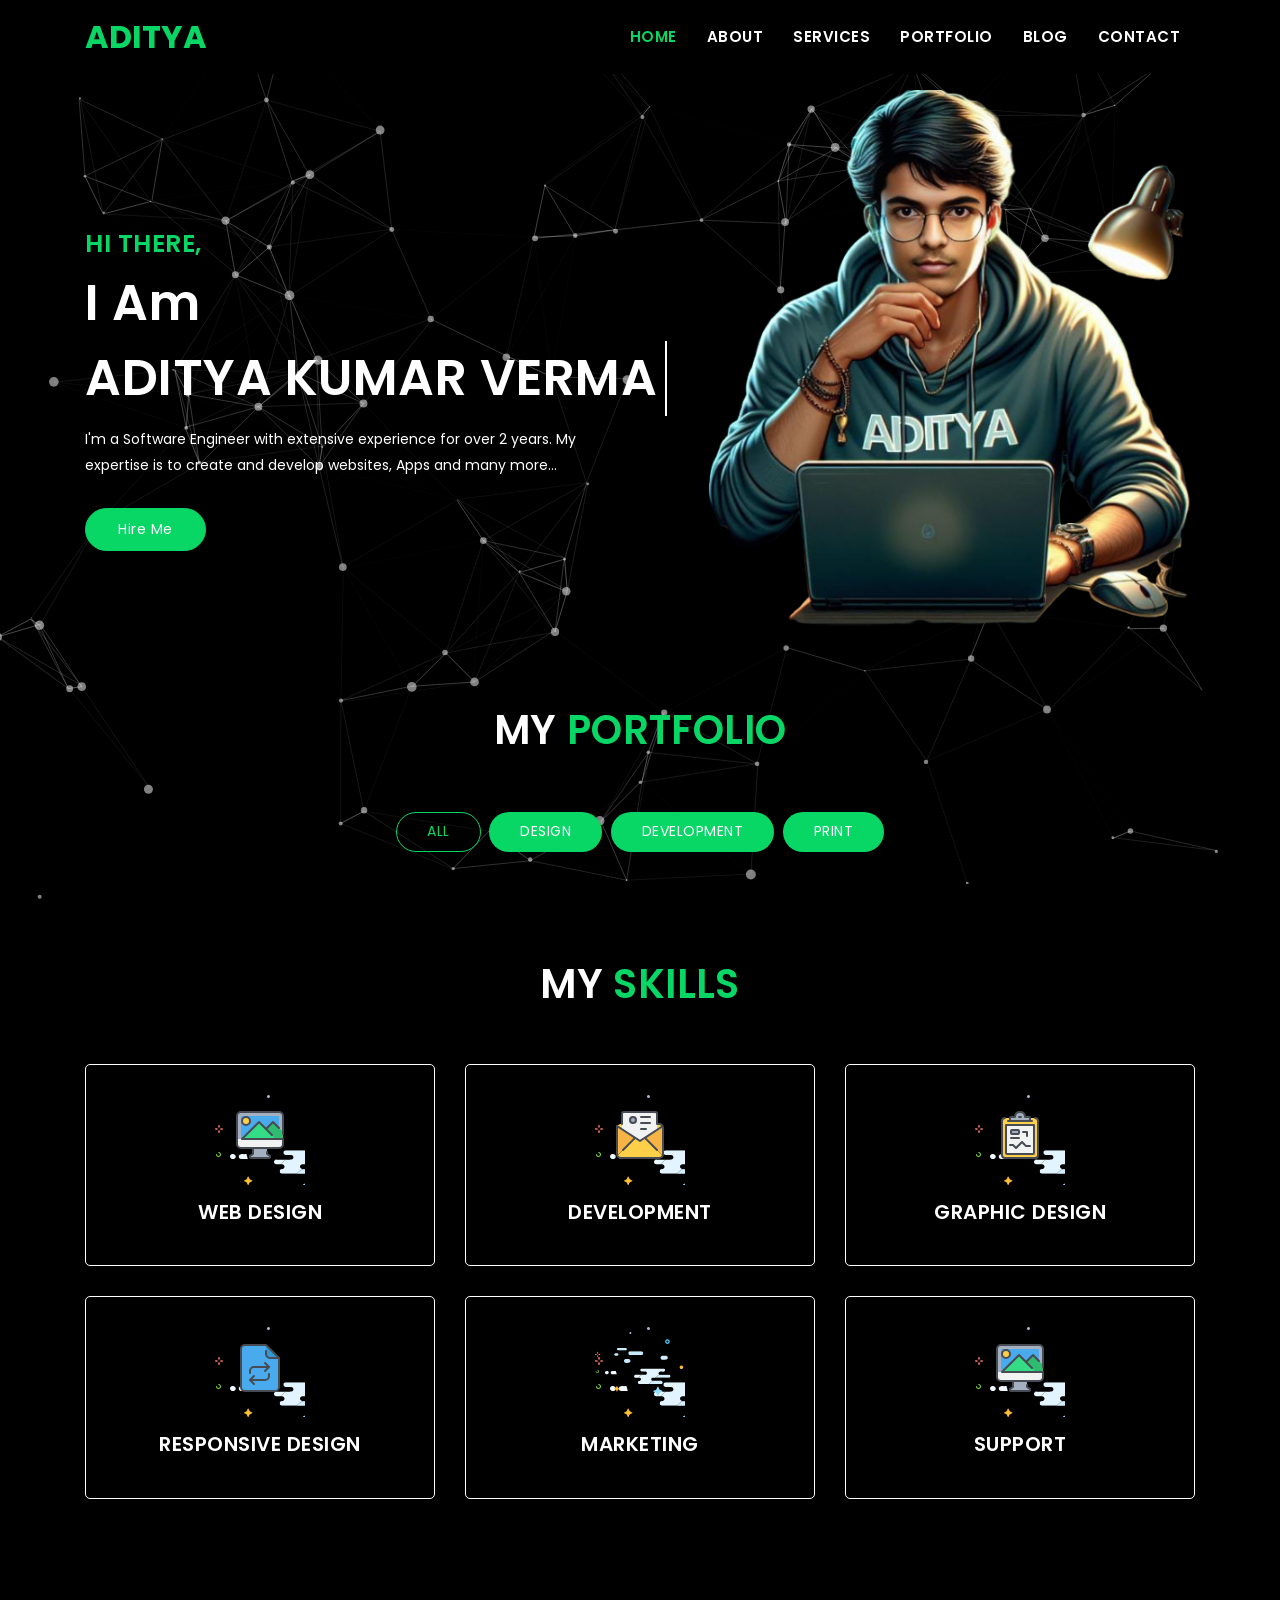
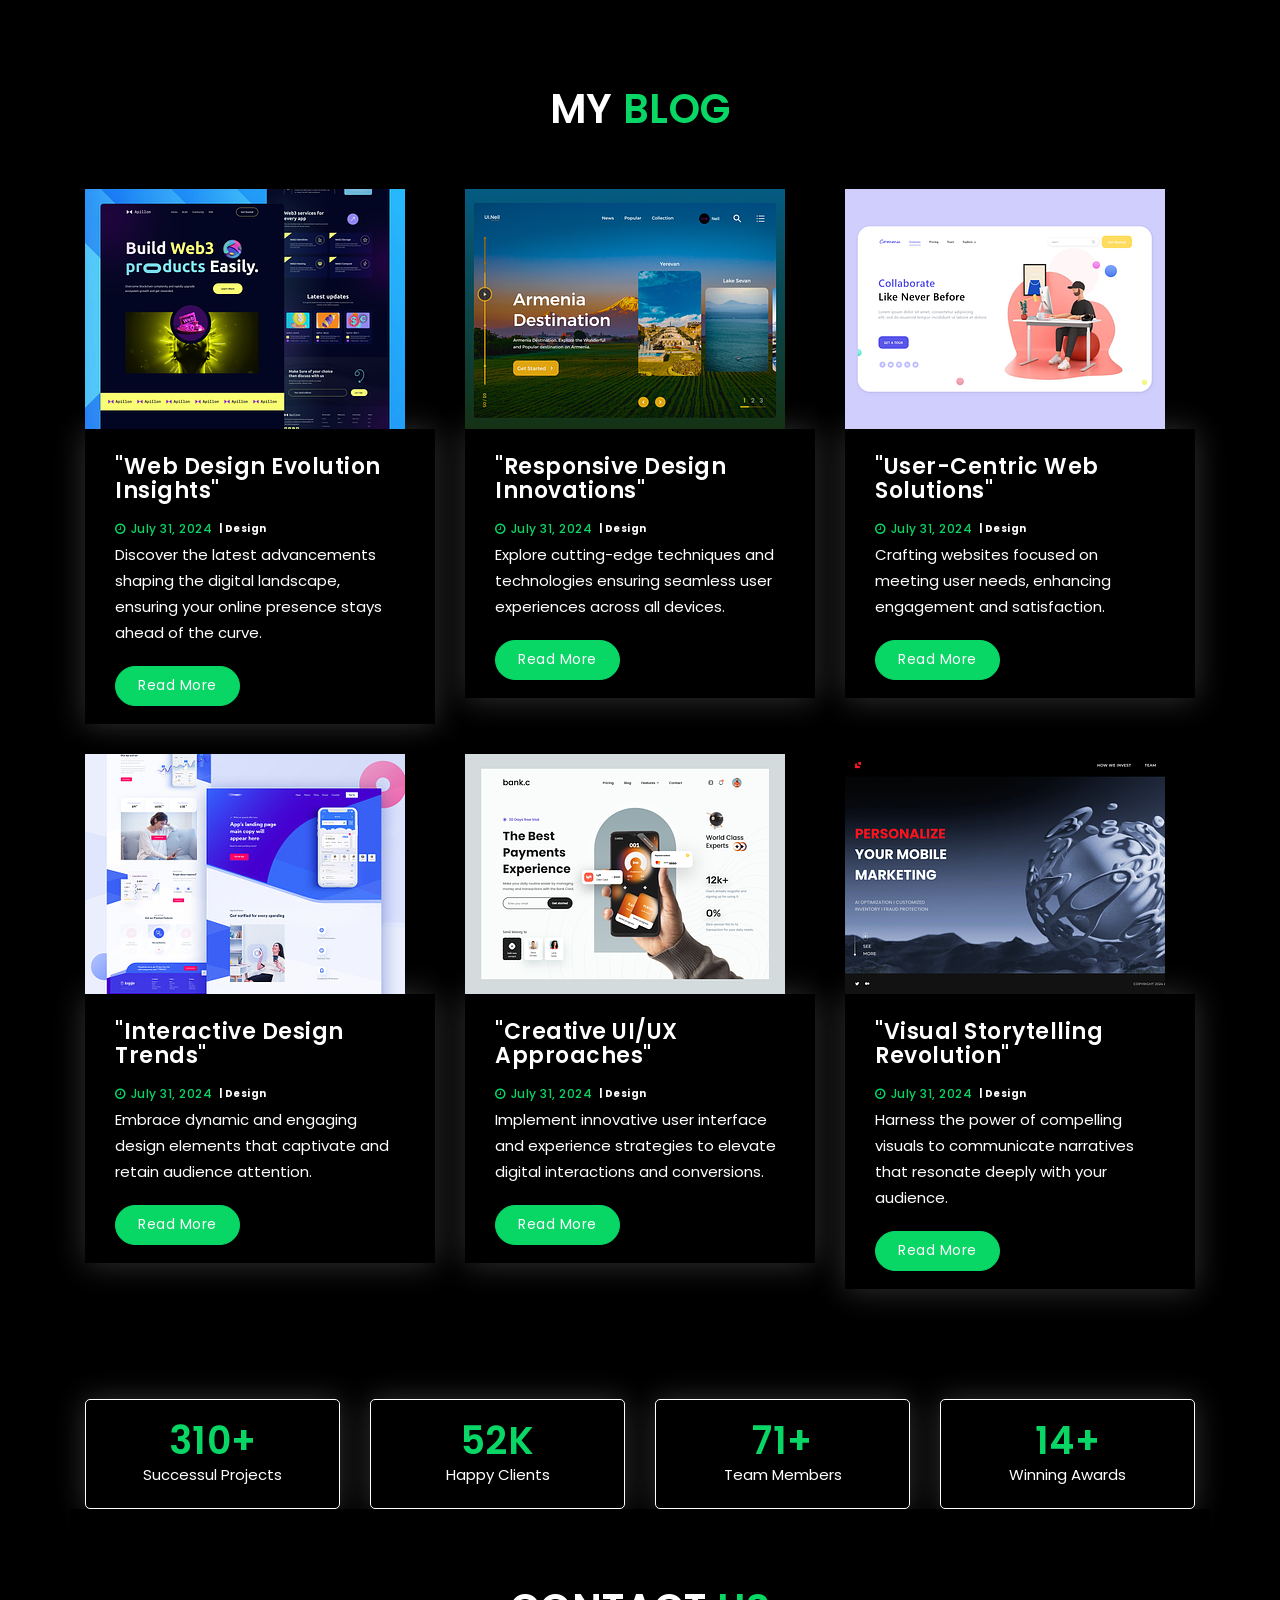
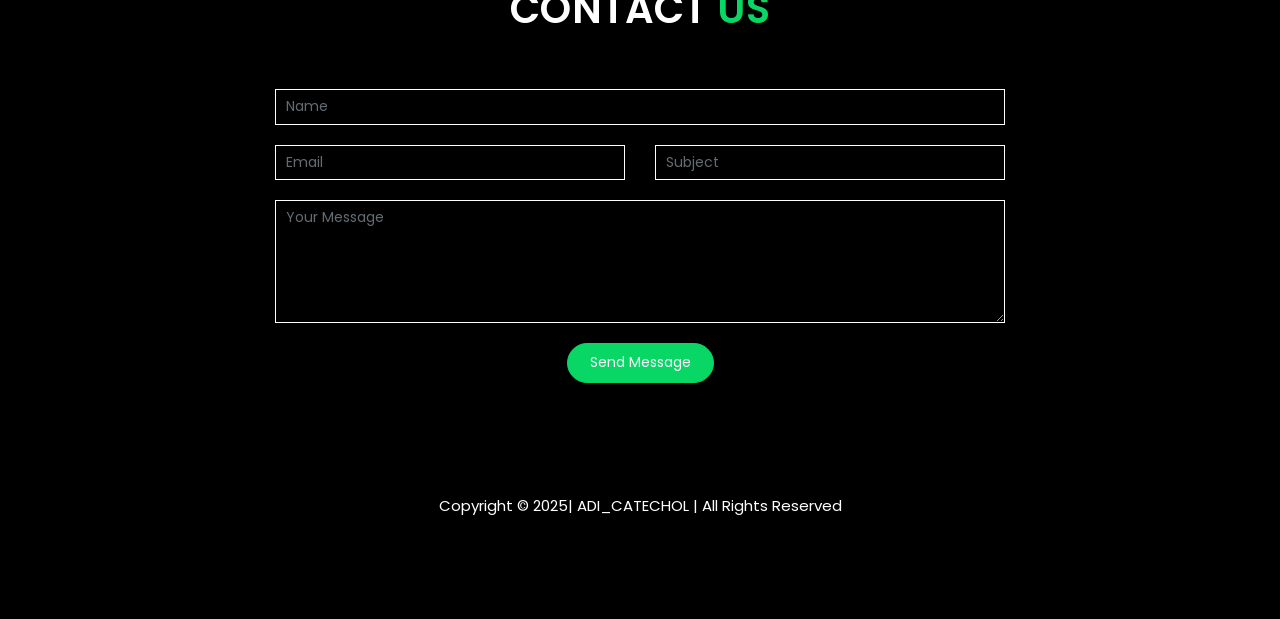
==== index.html @ a7b920f9 "Initial" ====
<!DOCTYPE html>
<html lang="en">
	<head>
		<!-- Required meta tags -->
		<meta charset="utf-8">
		<meta name="viewport" content="width=device-width, initial-scale=1, shrink-to-fit=no">

		<title>Adi Portfolio</title>
		<link href="https://fonts.googleapis.com/css?family=Poppins:300i,400,400i,500,600,700,800" rel="stylesheet">
		<!-- Bootstrap CSS -->
		<link rel="stylesheet" type="text/css" href="assets/css/bootstrap.min.css" >	
		
		<!--Favicon for this site -->
		<link rel="icon" href="assets/img/favi.jpg"/>		
		
		<!-- Fonts -->
		<link rel="stylesheet" type="text/css" href="assets/fonts/font-awesome.min.css">
		
		<!-- Icon -->
		<link rel="stylesheet" type="text/css" href="assets/fonts/simple-line-icons.css">
		
		<!-- Slicknav -->
		<link rel="stylesheet" type="text/css" href="assets/css/slicknav.css">
		
		<!-- Owl-carousel -->
		<link rel="stylesheet" type="text/css" href="assets/css/owl.carousel.min.css">
		<link rel="stylesheet" type="text/css" href="assets/css/owl.theme.default.min.css">
		
		<!-- Nivo Lightbox -->
		<link rel="stylesheet" type="text/css" href="assets/css/nivo-lightbox.css" >
		
		<!-- Text-animated -->
		<link rel="stylesheet" type="text/css" href="assets/css/animated-headline.css" >
		
		<!-- Normalize -->
		<link rel="stylesheet" type="text/css" href="assets/css/normalize.css">
		
		<!-- Animate -->
		<link rel="stylesheet" type="text/css" href="assets/css/animate.css">
		
		<!-- Main Style -->
		<link rel="stylesheet" type="text/css" href="assets/css/main.css">
		
		<!-- Responsive Style -->
		<link rel="stylesheet" type="text/css" href="assets/css/responsive.css">					
		<!-- HTML5 shim and Respond.js IE8 support of HTML5 elements and media queries -->
		<!-- WARNING: Respond.js doesn't work if you view the page via file:// -->
		<!--[if lt IE 9]>
		  <script src="https://oss.maxcdn.com/html5shiv/3.7.2/html5shiv.min.js"></script>
		  <script src="https://oss.maxcdn.com/respond/1.4.2/respond.min.js"></script>
		<![endif]-->
	</head>
  
	<body data-spy="scroll" data-offset="80">

		<!-- START PRELOADER -->
			<div class="preloader">
				<div class="loader">
					<div class="loader-outter"></div>
					<div class="loader-inner"></div>

					<span>ADI</span>
				</div>
			</div>
		<!-- END PRELOADER -->		
		
		<!-- START NAVBAR -->
			<nav class="navbar navbar-toggleable-sm fixed-top navbar-light bg-faded site-navigation dark_bg_menu">
				<div class="container">
					<a class="navbar-brand" href="index2.html"><p>ADITYA</p></a>          
				    <button class="navbar-toggler" type="button" data-toggle="collapse" data-target="#navbarCollapse" aria-controls="navbarCollapse" aria-expanded="false" aria-label="Toggle navigation">
						<span class="navbar-toggler-icon"></span>
				    </button>
				    <div class="collapse navbar-collapse justify-content-end" id="navbarCollapse">
						<ul class="navbar-nav">
						  <li class="nav-item"><a class="nav-link" href="#home">Home</a></li>
						  <li class="nav-item"><a class="nav-link" href="#about">About</a></li>
						  <li class="nav-item"><a class="nav-link" href="#services">Services</a></li>				
						  <li class="nav-item"><a class="nav-link" href="#portfolio">Portfolio</a></li>				  			
						  <li class="nav-item"><a class="nav-link" href="#blog">Blog</a></li>			
						  <li class="nav-item"><a class="nav-link" href="#contact">Contact</a></li>
						</ul>
				    </div>
				</div>
			</nav>      
		<!-- END NAVBAR -->
		
		<!-- Hero Area Start -->
			<section id="home" class="dark_bg">
				<div id="particles-js"></div>
				<div class="container">
					<div class="row">
						<div class="col-lg-6 col-md-6">
							<div class="banner_content">
								<h3>Hi There,</h3>
								<h1 class="cd-headline clip">
									<span class="fw_600">I Am</span>
									<span class="cd-words-wrapper">
										<b class="is-visible fw_600">ADITYA KUMAR VERMA</b>
										<b class="fw_600">Web developer</b>
                                                                                <b class="fw_600">Graphic designer</b>
										<b class="fw_600">Software developer</b>
										<b class="fw_600">a Programmer</b>
									</span>
								</h1>
								<p>I'm a Software Engineer with extensive experience for over 2 years. My expertise is to create and develop websites, Apps and many more...</p>
								<a href="#" class="btn btn-secondary banner_btn">Hire Me</a>								
							</div>
						</div>
						<div class="col-lg-6 col-md-6">
							<div class="banner-images">
								<img src="assets/img/sky.png" alt="" />
							</div>
						</div>
					</div>
				</div>
				
			</section>
		<!-- Hero Area End -->
		
	
		<!-- Portfolio Section -->
			<section id="portfolio" class="dark_bg section-padding">
				<!-- Container Starts -->
				<div class="container">        
					<h2 class="section-title wow flipInX" data-wow-delay="0.4s">My <span>Portfolio</span></h2>
					<div class="row">          
						<div class="col-md-12">
							<!-- Portfolio Controller/Buttons -->
							<div class="controls text-center">
							  <a class="filter active btn btn-common" data-filter="all">
								All 
							  </a>
							  <a class="filter btn btn-common" data-filter=".design">
								Design 
							  </a>
							  <a class="filter btn btn-common" data-filter=".development">
								Development
							  </a>
							  <a class="filter btn btn-common" data-filter=".print">
								Print 
							  </a>
							</div>
							<!-- Portfolio Controller/Buttons Ends-->
						</div>

						
		
		<!-- Services Section Start -->
		<section id="services" class="dark_bg services section-padding">
			<h2 class="section-title wow flipInX" data-wow-delay="0.4s">My <span>SKILLS</span></h2>
			<div class="container">
				<div class="row">
					<!-- Services item -->
					<div class="col-lg-4 col-md-6 col-xs-12">
						<div class="services-item wow fadeInDown" data-wow-delay="0.3s">
							<div class="icon">
								<img src="assets/img/service/icon-responsive.svg" alt=""/>
							</div>
							<div class="services-content">
								<h3><a href="#">Web Design</a></h3>
								
							</div>
						</div>
					</div>
				  <!-- Services item -->
					<div class="col-lg-4 col-md-6 col-xs-12">
						<div class="services-item wow fadeInDown" data-wow-delay="0.6s">
							<div class="icon">
								<img src="assets/img/service/icon-email.svg" alt=""/>
							</div>
							<div class="services-content">
								<h3><a href="#">Development</a></h3>
								
							</div>
						</div>
					</div>
					<!-- Services item -->
					<div class="col-lg-4 col-md-6 col-xs-12">
						<div class="services-item wow fadeInDown" data-wow-delay="0.9s">
							<div class="icon">
								<img src="assets/img/service/icon-lock.svg" alt=""/>
							</div>
							<div class="services-content">
								<h3><a href="#">Graphic Design</a></h3>
								
							</div>
						</div>
					</div>
					<!-- Services item -->
					<div class="col-lg-4 col-md-6 col-xs-12">
						<div class="services-item wow fadeInLeft" data-wow-delay="0.9s">
							<div class="icon">
								<img src="assets/img/service/icon-easy.svg" alt=""/>
							</div>
							<div class="services-content">
								<h3><a href="#">Responsive Design</a></h3>
							
							</div>
						</div>
					</div>
					<!-- Services item -->
					<div class="col-lg-4 col-md-6 col-xs-12">
						<div class="services-item wow fadeInUp" data-wow-delay="0.9s">
							<div class="icon">
								<img src="assets/img/service/service-icon-bg.svg" alt=""/>
							</div>
							<div class="services-content">
								<h3><a href="#">Marketing</a></h3>
								
							</div>
						</div>
					</div>
					<!-- Services item -->
					<div class="col-lg-4 col-md-6 col-xs-12">
						<div class="services-item wow fadeInRight" data-wow-delay="0.9s">
							<div class="icon">
								<img src="assets/img/service/icon-responsive.svg" alt=""/>
							</div>
							<div class="services-content">
								<h3><a href="#">Support</a></h3>
								
							</div>
						</div>
					</div>
				</div>
			</div>
		</section>
	<!-- Services Section End -->
		
	
		
		
		<!-- START BLOG -->
			<div id="blog" class="dark_bg blog-area section-padding">
				<h2 class="section-title wow flipInX" data-wow-delay="0.4s">My <span>Blog</span></h2>
				<div class="container">							
					<div class="row">
						<div class="col-lg-4 col-md-4 col-xs-12">
							<div class="single_blog wow fadeInLeft">
								<div class="blog-thumb">
									<div class="blog-image">
									   <a href="#"><img src="assets/img/b4.png" class="img-responsive" alt=""/></a>
									</div>
									<div class="blog-info">
										<a href="#"><h4>
											"Web Design Evolution Insights"</h4></a>
										<small><i class="fa fa-clock-o"></i>July 31, 2024</small>
										<span>| Design</span>											
										<p>Discover the latest advancements shaping the digital landscape, ensuring your online presence stays ahead of the curve.</p>
										<a href="#" class="btn blog_btn btn-secondary">Read More</a>
									</div>
								</div>
							</div>
						</div>
						<div class="col-lg-4 col-md-4 col-xs-12">
							<div class="single_blog wow fadeInUp">
								<div class="blog-thumb">
									<div class="blog-image">
									   <a href="#"><img src="assets/img/b3.png" class="img-responsive" alt=""/></a>
									</div>
									<div class="blog-info">
										<a href="#"><h4>"Responsive Design Innovations"</h4></a>
										<small><i class="fa fa-clock-o"></i>July 31, 2024</small>
										<span>| Design</span>											
										<p> Explore cutting-edge techniques and technologies ensuring seamless user experiences across all devices.</p>
										<a href="#" class="btn blog_btn btn-secondary">Read More</a>
									</div>
								</div>
							</div>
						</div>
						<div class="col-lg-4 col-md-4 col-xs-12">
							<div class="single_blog wow fadeInRight">
								<div class="blog-thumb">
									<div class="blog-image">
									   <a href="#"><img src="assets/img/b5.png" class="img-responsive" alt=""/></a>
									</div>
									<div class="blog-info">
										<a href="#"><h4>"User-Centric Web Solutions"</h4></a>
										<small><i class="fa fa-clock-o"></i>July 31, 2024</small>
										<span>| Design</span>											
										<p> Crafting websites focused on meeting user needs, enhancing engagement and satisfaction.</p>
										<a href="#" class="btn blog_btn btn-secondary">Read More</a>
									</div>
								</div>
							</div>
						</div>
					</div>
				</div><!--- END CONTAINER -->	

				<div class="container">							
					<div class="row">
						<div class="col-lg-4 col-md-4 col-xs-12">
							<div class="single_blog wow fadeInLeft">
								<div class="blog-thumb">
									<div class="blog-image">
									   <a href="#"><img src="assets/img/b8.jpg" class="img-responsive" alt=""/></a>
									</div>
									<div class="blog-info">
										<a href="#"><h4>"Interactive Design Trends"</h4></a>
										<small><i class="fa fa-clock-o"></i>July 31, 2024</small>
										<span>| Design</span>											
										<p> Embrace dynamic and engaging design elements that captivate and retain audience attention.</p>
										<a href="#" class="btn blog_btn btn-secondary">Read More</a>
									</div>
								</div>
							</div>
						</div>
						<div class="col-lg-4 col-md-4 col-xs-12">
							<div class="single_blog wow fadeInUp">
								<div class="blog-thumb">
									<div class="blog-image">
									   <a href="#"><img src="assets/img/b7.png" class="img-responsive" alt=""/></a>
									</div>
									<div class="blog-info">
										<a href="#"><h4>"Creative UI/UX Approaches"</h4></a>
										<small><i class="fa fa-clock-o"></i>July 31, 2024</small>
										<span>| Design</span>											
										<p>Implement innovative user interface and experience strategies to elevate digital interactions and conversions.</p>
										<a href="#" class="btn blog_btn btn-secondary">Read More</a>
									</div>
								</div>
							</div>
						</div>
						<div class="col-lg-4 col-md-4 col-xs-12">
							<div class="single_blog wow fadeInRight">
								<div class="blog-thumb">
									<div class="blog-image">
									   <a href="#"><img src="assets/img/b2.png" class="img-responsive" alt=""/></a>
									</div>
									<div class="blog-info">
										<a href="#"><h4>"Visual Storytelling Revolution"</h4></a>
										<small><i class="fa fa-clock-o"></i>July 31, 2024</small>
										<span>| Design</span>											
										<p>Harness the power of compelling visuals to communicate narratives that resonate deeply with your audience.</p>
										<a href="#" class="btn blog_btn btn-secondary">Read More</a>
									</div>
								</div>
							</div>
						</div>
					</div>
				</div><!--- END CONTAINER -->	
			</div>
		<!-- END BLOG -->

           	<!-- Funfacts Section Start -->
			<section class="dark_bg funfacts-area pb_80 ">
				<div class="container">
					<div class="row">
						<div class="col-lg-3 col-md-3">
							<div class="funfact">
								<i class="icofont-printer"></i>
								<h3><span class="counterUp">2023</span>+</h3>
								<p>Successul Projects</p>
							</div>
						</div>

						<div class="col-lg-3 col-md-3">
							<div class="funfact">
								<i class="icofont-users"></i>
								<h3><span class="counterUp">340</span>K</h3>
								<p>Happy Clients</p>
							</div>
						</div>

						<div class="col-lg-3 col-md-3">
							<div class="funfact">
								<i class="icofont-users-alt-5"></i>
								<h3><span class="counterUp">490</span>+</h3>
								<p>Team Members</p>
							</div>
						</div>

						<div class="col-lg-3 col-md-3">
							<div class="funfact">
								<i class="icofont-award"></i>
								<h3><span class="counterUp">100</span>+</h3>
								<p>Winning Awards</p>
							</div>
						</div>
					</div>
				</div>
			</section>
        <!-- Funfacts Section End -->

		<!-- Contact Section Start -->
			<section id="contact" class="dark_bg section-padding">      
				<div class="contact-form">
					<div class="container">
						<h2 class="section-title wow flipInX" data-wow-delay="0.4s">Contact <span>Us</span></h2>  
						<style>
							.center-div {
							  margin: 0 auto; /* This will center the div horizontally */
							  max-width: 100%; /* Ensures the div doesn't exceed the width of its container */
							  /* Add any additional styling you need */
							}
						  </style>
						<div class="row contact-form-area">   												
							<div class="col-md-12 col-lg-8 col-sm-8 center-div">
								<div class="contact_form wow fadeInLeft">
									<form action="https://api.web3forms.com/submit" method="POST">
										<input type="hidden" name="access_key" value="4f1260ff-6938-407d-9d65-1d9b8a769e28">
										<div class="contact_input_area">
											<div id="success_fail_info"></div>
											<div class="row">
												<!-- Form Group -->
												<div class="col-12">
													<div class="form-group">
														<input type="text" name="name" class="form-control" placeholder="Name" required="required">
													</div>
												</div>
												<!-- Form Group -->
												<div class="col-12 col-lg-6">
													<div class="form-group">
														<input type="email" name="email" class="form-control" placeholder="Email" required="required">
													</div>
												</div>
												<!-- Form Group -->
												<div class="col-12 col-lg-6">
													<div class="form-group">
														<input type="text" name="subject" class="form-control" placeholder="Subject" required="required">
													</div>
												</div>
												<!-- Form Group -->
												<div class="col-12">
													<div class="form-group">
														<textarea rows="6" name="message" class="form-control" placeholder="Your Message" required="required"></textarea>
													</div>
												</div>
												<!-- Button -->
												<div class="col-12 text-center">
													<button type="submit" value="Send message" name="submit" id="submitButton" class="btn btn-secondary ct_btn" title="Submit Your Message!">Send Message</button>
												</div>
											</div>
										</div>
									</form>
								</div>
							</div>
							
						</div> 
					</div>
				</div>   
			</section>
		<!-- Contact Section End -->

		<!-- Footer Section Start -->
			<footer class="footer-area">
				<div class="container">
					<div class="row">
						<div class="col-lg-12">
							<div class="footer-text text-center wow fadeInDown" data-wow-delay="0.3s">
								<p>Copyright © 2025| ADI_CATECHOL | All Rights Reserved</p>
							</div>
						</div>
					</div>
				</div>
			</footer>
		<!-- Footer Section End -->

		<!-- Go to Top Link -->
		<a href="#" class="back-to-top">
			<i class="fa fa-arrow-up"></i>
		</a>

		<!-- jQuery first, then Popper.js, then Bootstrap JS -->
		<script src="assets/js/jquery-min.js"></script>
		<script src="assets/js/popper.min.js"></script>
		<script src="assets/js/bootstrap.min.js"></script>
		<script src="assets/js/modernizr-2.8.3.min.js"></script>
		<script src="assets/js/particles.min.js"></script>
		<script src="assets/js/app.js"></script>
		<script src="assets/js/jquery.nav.js"></script>
		<script src="assets/js/smooth-scroll.js"></script>
		<script src="assets/js/owl.carousel.min.js"></script>
		<script src="assets/js/jquery.mixitup.js"></script>
		<script src="assets/js/animated-headline.js"></script>
		<script src="assets/js/jquery.counterup.min.js"></script>
		<script src="assets/js/waypoints.min.js"></script>
		<script src="assets/js/wow.js"></script>
		<script src="assets/js/jquery.easing.min.js"></script>  
		<script src="assets/js/nivo-lightbox.js"></script>
		<script src="assets/js/form-contact.js"></script>
		<script src="assets/js/main.js"></script>
		
	</body>
</html>
---- assets/css/animated-headline.css ----
.cd-title {
  position: relative;
}

.cd-intro {
  width: 90%;
  max-width: 768px;
  text-align: center;
}

.cd-intro {
  margin: 4em auto;
}
@media only screen and (min-width: 768px) {
  .cd-intro {
    margin: 5em auto;
  }
}
@media only screen and (min-width: 1170px) {
  .cd-intro {
    margin: 6em auto;
  }
}

.cd-words-wrapper {
  display: inline-block;
  position: relative;
  text-align: left;
}
.cd-words-wrapper b {
  display: inline-block;
  position: absolute;
  white-space: nowrap;
  left: 0;
  top: 0;
}
.cd-words-wrapper b.is-visible {
  position: relative;
}
.no-js .cd-words-wrapper b {
  opacity: 0;
}
.no-js .cd-words-wrapper b.is-visible {
  opacity: 1;
}

/* -------------------------------- 

xrotate-1 

-------------------------------- */
.cd-headline.rotate-1 .cd-words-wrapper {
  -webkit-perspective: 300px;
  -moz-perspective: 300px;
  perspective: 300px;
}
.cd-headline.rotate-1 b {
  opacity: 0;
  -webkit-transform-origin: 50% 100%;
  -moz-transform-origin: 50% 100%;
  -ms-transform-origin: 50% 100%;
  -o-transform-origin: 50% 100%;
  transform-origin: 50% 100%;
  -webkit-transform: rotateX(180deg);
  -moz-transform: rotateX(180deg);
  -ms-transform: rotateX(180deg);
  -o-transform: rotateX(180deg);
  transform: rotateX(180deg);
}
.cd-headline.rotate-1 b.is-visible {
  opacity: 1;
  -webkit-transform: rotateX(0deg);
  -moz-transform: rotateX(0deg);
  -ms-transform: rotateX(0deg);
  -o-transform: rotateX(0deg);
  transform: rotateX(0deg);
  -webkit-animation: cd-rotate-1-in 1.2s;
  -moz-animation: cd-rotate-1-in 1.2s;
  animation: cd-rotate-1-in 1.2s;
}
.cd-headline.rotate-1 b.is-hidden {
  -webkit-transform: rotateX(180deg);
  -moz-transform: rotateX(180deg);
  -ms-transform: rotateX(180deg);
  -o-transform: rotateX(180deg);
  transform: rotateX(180deg);
  -webkit-animation: cd-rotate-1-out 1.2s;
  -moz-animation: cd-rotate-1-out 1.2s;
  animation: cd-rotate-1-out 1.2s;
}

@-webkit-keyframes cd-rotate-1-in {
  0% {
    -webkit-transform: rotateX(180deg);
    opacity: 0;
  }
  35% {
    -webkit-transform: rotateX(120deg);
    opacity: 0;
  }
  65% {
    opacity: 0;
  }
  100% {
    -webkit-transform: rotateX(360deg);
    opacity: 1;
  }
}
@-moz-keyframes cd-rotate-1-in {
  0% {
    -moz-transform: rotateX(180deg);
    opacity: 0;
  }
  35% {
    -moz-transform: rotateX(120deg);
    opacity: 0;
  }
  65% {
    opacity: 0;
  }
  100% {
    -moz-transform: rotateX(360deg);
    opacity: 1;
  }
}
@keyframes cd-rotate-1-in {
  0% {
    -webkit-transform: rotateX(180deg);
    -moz-transform: rotateX(180deg);
    -ms-transform: rotateX(180deg);
    -o-transform: rotateX(180deg);
    transform: rotateX(180deg);
    opacity: 0;
  }
  35% {
    -webkit-transform: rotateX(120deg);
    -moz-transform: rotateX(120deg);
    -ms-transform: rotateX(120deg);
    -o-transform: rotateX(120deg);
    transform: rotateX(120deg);
    opacity: 0;
  }
  65% {
    opacity: 0;
  }
  100% {
    -webkit-transform: rotateX(360deg);
    -moz-transform: rotateX(360deg);
    -ms-transform: rotateX(360deg);
    -o-transform: rotateX(360deg);
    transform: rotateX(360deg);
    opacity: 1;
  }
}
@-webkit-keyframes cd-rotate-1-out {
  0% {
    -webkit-transform: rotateX(0deg);
    opacity: 1;
  }
  35% {
    -webkit-transform: rotateX(-40deg);
    opacity: 1;
  }
  65% {
    opacity: 0;
  }
  100% {
    -webkit-transform: rotateX(180deg);
    opacity: 0;
  }
}
@-moz-keyframes cd-rotate-1-out {
  0% {
    -moz-transform: rotateX(0deg);
    opacity: 1;
  }
  35% {
    -moz-transform: rotateX(-40deg);
    opacity: 1;
  }
  65% {
    opacity: 0;
  }
  100% {
    -moz-transform: rotateX(180deg);
    opacity: 0;
  }
}
@keyframes cd-rotate-1-out {
  0% {
    -webkit-transform: rotateX(0deg);
    -moz-transform: rotateX(0deg);
    -ms-transform: rotateX(0deg);
    -o-transform: rotateX(0deg);
    transform: rotateX(0deg);
    opacity: 1;
  }
  35% {
    -webkit-transform: rotateX(-40deg);
    -moz-transform: rotateX(-40deg);
    -ms-transform: rotateX(-40deg);
    -o-transform: rotateX(-40deg);
    transform: rotateX(-40deg);
    opacity: 1;
  }
  65% {
    opacity: 0;
  }
  100% {
    -webkit-transform: rotateX(180deg);
    -moz-transform: rotateX(180deg);
    -ms-transform: rotateX(180deg);
    -o-transform: rotateX(180deg);
    transform: rotateX(180deg);
    opacity: 0;
  }
}
/* -------------------------------- 

xtype 

-------------------------------- */
.cd-headline.type .cd-words-wrapper {
  vertical-align: top;
  overflow: hidden;
}
.cd-headline.type .cd-words-wrapper::after {
  /* vertical bar */
  content: '';
  position: absolute;
  right: 0;
  top: 50%;
  bottom: auto;
  -webkit-transform: translateY(-50%);
  -moz-transform: translateY(-50%);
  -ms-transform: translateY(-50%);
  -o-transform: translateY(-50%);
  transform: translateY(-50%);
  height: 90%;
  width: 1px;
  background-color: #aebcb9;
}
.cd-headline.type .cd-words-wrapper.waiting::after {
  -webkit-animation: cd-pulse 1s infinite;
  -moz-animation: cd-pulse 1s infinite;
  animation: cd-pulse 1s infinite;
}
.cd-headline.type .cd-words-wrapper.selected {
  background-color: #aebcb9;
}
.cd-headline.type .cd-words-wrapper.selected::after {
  visibility: hidden;
}
.cd-headline.type .cd-words-wrapper.selected b {
  color: #0d0d0d;
}
.cd-headline.type b {
  visibility: hidden;
}
.cd-headline.type b.is-visible {
  visibility: visible;
}
.cd-headline.type i {
  position: absolute;
  visibility: hidden;
}
.cd-headline.type i.in {
  position: relative;
  visibility: visible;
}

@-webkit-keyframes cd-pulse {
  0% {
    -webkit-transform: translateY(-50%) scale(1);
    opacity: 1;
  }
  40% {
    -webkit-transform: translateY(-50%) scale(0.9);
    opacity: 0;
  }
  100% {
    -webkit-transform: translateY(-50%) scale(0);
    opacity: 0;
  }
}
@-moz-keyframes cd-pulse {
  0% {
    -moz-transform: translateY(-50%) scale(1);
    opacity: 1;
  }
  40% {
    -moz-transform: translateY(-50%) scale(0.9);
    opacity: 0;
  }
  100% {
    -moz-transform: translateY(-50%) scale(0);
    opacity: 0;
  }
}
@keyframes cd-pulse {
  0% {
    -webkit-transform: translateY(-50%) scale(1);
    -moz-transform: translateY(-50%) scale(1);
    -ms-transform: translateY(-50%) scale(1);
    -o-transform: translateY(-50%) scale(1);
    transform: translateY(-50%) scale(1);
    opacity: 1;
  }
  40% {
    -webkit-transform: translateY(-50%) scale(0.9);
    -moz-transform: translateY(-50%) scale(0.9);
    -ms-transform: translateY(-50%) scale(0.9);
    -o-transform: translateY(-50%) scale(0.9);
    transform: translateY(-50%) scale(0.9);
    opacity: 0;
  }
  100% {
    -webkit-transform: translateY(-50%) scale(0);
    -moz-transform: translateY(-50%) scale(0);
    -ms-transform: translateY(-50%) scale(0);
    -o-transform: translateY(-50%) scale(0);
    transform: translateY(-50%) scale(0);
    opacity: 0;
  }
}
/* -------------------------------- 

xrotate-2 

-------------------------------- */
.cd-headline.rotate-2 .cd-words-wrapper {
  -webkit-perspective: 300px;
  -moz-perspective: 300px;
  perspective: 300px;
}
.cd-headline.rotate-2 i, .cd-headline.rotate-2 em {
  display: inline-block;
  -webkit-backface-visibility: hidden;
  backface-visibility: hidden;
}
.cd-headline.rotate-2 b {
  opacity: 0;
}
.cd-headline.rotate-2 i {
  -webkit-transform-style: preserve-3d;
  -moz-transform-style: preserve-3d;
  -ms-transform-style: preserve-3d;
  -o-transform-style: preserve-3d;
  transform-style: preserve-3d;
  -webkit-transform: translateZ(-20px) rotateX(90deg);
  -moz-transform: translateZ(-20px) rotateX(90deg);
  -ms-transform: translateZ(-20px) rotateX(90deg);
  -o-transform: translateZ(-20px) rotateX(90deg);
  transform: translateZ(-20px) rotateX(90deg);
  opacity: 0;
}
.is-visible .cd-headline.rotate-2 i {
  opacity: 1;
}
.cd-headline.rotate-2 i.in {
  -webkit-animation: cd-rotate-2-in 0.4s forwards;
  -moz-animation: cd-rotate-2-in 0.4s forwards;
  animation: cd-rotate-2-in 0.4s forwards;
}
.cd-headline.rotate-2 i.out {
  -webkit-animation: cd-rotate-2-out 0.4s forwards;
  -moz-animation: cd-rotate-2-out 0.4s forwards;
  animation: cd-rotate-2-out 0.4s forwards;
}
.cd-headline.rotate-2 em {
  -webkit-transform: translateZ(20px);
  -moz-transform: translateZ(20px);
  -ms-transform: translateZ(20px);
  -o-transform: translateZ(20px);
  transform: translateZ(20px);
}

.no-csstransitions .cd-headline.rotate-2 i {
  -webkit-transform: rotateX(0deg);
  -moz-transform: rotateX(0deg);
  -ms-transform: rotateX(0deg);
  -o-transform: rotateX(0deg);
  transform: rotateX(0deg);
  opacity: 0;
}
.no-csstransitions .cd-headline.rotate-2 i em {
  -webkit-transform: scale(1);
  -moz-transform: scale(1);
  -ms-transform: scale(1);
  -o-transform: scale(1);
  transform: scale(1);
}

.no-csstransitions .cd-headline.rotate-2 .is-visible i {
  opacity: 1;
}

@-webkit-keyframes cd-rotate-2-in {
  0% {
    opacity: 0;
    -webkit-transform: translateZ(-20px) rotateX(90deg);
  }
  60% {
    opacity: 1;
    -webkit-transform: translateZ(-20px) rotateX(-10deg);
  }
  100% {
    opacity: 1;
    -webkit-transform: translateZ(-20px) rotateX(0deg);
  }
}
@-moz-keyframes cd-rotate-2-in {
  0% {
    opacity: 0;
    -moz-transform: translateZ(-20px) rotateX(90deg);
  }
  60% {
    opacity: 1;
    -moz-transform: translateZ(-20px) rotateX(-10deg);
  }
  100% {
    opacity: 1;
    -moz-transform: translateZ(-20px) rotateX(0deg);
  }
}
@keyframes cd-rotate-2-in {
  0% {
    opacity: 0;
    -webkit-transform: translateZ(-20px) rotateX(90deg);
    -moz-transform: translateZ(-20px) rotateX(90deg);
    -ms-transform: translateZ(-20px) rotateX(90deg);
    -o-transform: translateZ(-20px) rotateX(90deg);
    transform: translateZ(-20px) rotateX(90deg);
  }
  60% {
    opacity: 1;
    -webkit-transform: translateZ(-20px) rotateX(-10deg);
    -moz-transform: translateZ(-20px) rotateX(-10deg);
    -ms-transform: translateZ(-20px) rotateX(-10deg);
    -o-transform: translateZ(-20px) rotateX(-10deg);
    transform: translateZ(-20px) rotateX(-10deg);
  }
  100% {
    opacity: 1;
    -webkit-transform: translateZ(-20px) rotateX(0deg);
    -moz-transform: translateZ(-20px) rotateX(0deg);
    -ms-transform: translateZ(-20px) rotateX(0deg);
    -o-transform: translateZ(-20px) rotateX(0deg);
    transform: translateZ(-20px) rotateX(0deg);
  }
}
@-webkit-keyframes cd-rotate-2-out {
  0% {
    opacity: 1;
    -webkit-transform: translateZ(-20px) rotateX(0);
  }
  60% {
    opacity: 0;
    -webkit-transform: translateZ(-20px) rotateX(-100deg);
  }
  100% {
    opacity: 0;
    -webkit-transform: translateZ(-20px) rotateX(-90deg);
  }
}
@-moz-keyframes cd-rotate-2-out {
  0% {
    opacity: 1;
    -moz-transform: translateZ(-20px) rotateX(0);
  }
  60% {
    opacity: 0;
    -moz-transform: translateZ(-20px) rotateX(-100deg);
  }
  100% {
    opacity: 0;
    -moz-transform: translateZ(-20px) rotateX(-90deg);
  }
}
@keyframes cd-rotate-2-out {
  0% {
    opacity: 1;
    -webkit-transform: translateZ(-20px) rotateX(0);
    -moz-transform: translateZ(-20px) rotateX(0);
    -ms-transform: translateZ(-20px) rotateX(0);
    -o-transform: translateZ(-20px) rotateX(0);
    transform: translateZ(-20px) rotateX(0);
  }
  60% {
    opacity: 0;
    -webkit-transform: translateZ(-20px) rotateX(-100deg);
    -moz-transform: translateZ(-20px) rotateX(-100deg);
    -ms-transform: translateZ(-20px) rotateX(-100deg);
    -o-transform: translateZ(-20px) rotateX(-100deg);
    transform: translateZ(-20px) rotateX(-100deg);
  }
  100% {
    opacity: 0;
    -webkit-transform: translateZ(-20px) rotateX(-90deg);
    -moz-transform: translateZ(-20px) rotateX(-90deg);
    -ms-transform: translateZ(-20px) rotateX(-90deg);
    -o-transform: translateZ(-20px) rotateX(-90deg);
    transform: translateZ(-20px) rotateX(-90deg);
  }
}
/* -------------------------------- 

xloading-bar 

-------------------------------- */
.cd-headline.loading-bar span {
  display: inline-block;
  padding: .2em 0;
}
.cd-headline.loading-bar .cd-words-wrapper {
  overflow: hidden;
  vertical-align: top;
}
.cd-headline.loading-bar .cd-words-wrapper::after {
  /* loading bar */
  content: '';
  position: absolute;
  left: 0;
  bottom: 0;
  height: 3px;
  width: 0;
  background: #0096a7;
  z-index: 2;
  -webkit-transition: width 0.3s -0.1s;
  -moz-transition: width 0.3s -0.1s;
  transition: width 0.3s -0.1s;
}
.cd-headline.loading-bar .cd-words-wrapper.is-loading::after {
  width: 100%;
  -webkit-transition: width 3s;
  -moz-transition: width 3s;
  transition: width 3s;
}
.cd-headline.loading-bar b {
  top: .2em;
  opacity: 0;
  -webkit-transition: opacity 0.3s;
  -moz-transition: opacity 0.3s;
  transition: opacity 0.3s;
}
.cd-headline.loading-bar b.is-visible {
  opacity: 1;
  top: 0;
}

/* -------------------------------- 

xslide 

-------------------------------- */
.cd-headline.slide span {
  display: inline-block;
  padding: .2em 0;
}
.cd-headline.slide .cd-words-wrapper {
  overflow: hidden;
  vertical-align: top;
}
.cd-headline.slide b {
  opacity: 0;
  top: .2em;
}
.cd-headline.slide b.is-visible {
  top: 0;
  opacity: 1;
  -webkit-animation: slide-in 0.6s;
  -moz-animation: slide-in 0.6s;
  animation: slide-in 0.6s;
}
.cd-headline.slide b.is-hidden {
  -webkit-animation: slide-out 0.6s;
  -moz-animation: slide-out 0.6s;
  animation: slide-out 0.6s;
}

@-webkit-keyframes slide-in {
  0% {
    opacity: 0;
    -webkit-transform: translateY(-100%);
  }
  60% {
    opacity: 1;
    -webkit-transform: translateY(20%);
  }
  100% {
    opacity: 1;
    -webkit-transform: translateY(0);
  }
}
@-moz-keyframes slide-in {
  0% {
    opacity: 0;
    -moz-transform: translateY(-100%);
  }
  60% {
    opacity: 1;
    -moz-transform: translateY(20%);
  }
  100% {
    opacity: 1;
    -moz-transform: translateY(0);
  }
}
@keyframes slide-in {
  0% {
    opacity: 0;
    -webkit-transform: translateY(-100%);
    -moz-transform: translateY(-100%);
    -ms-transform: translateY(-100%);
    -o-transform: translateY(-100%);
    transform: translateY(-100%);
  }
  60% {
    opacity: 1;
    -webkit-transform: translateY(20%);
    -moz-transform: translateY(20%);
    -ms-transform: translateY(20%);
    -o-transform: translateY(20%);
    transform: translateY(20%);
  }
  100% {
    opacity: 1;
    -webkit-transform: translateY(0);
    -moz-transform: translateY(0);
    -ms-transform: translateY(0);
    -o-transform: translateY(0);
    transform: translateY(0);
  }
}
@-webkit-keyframes slide-out {
  0% {
    opacity: 1;
    -webkit-transform: translateY(0);
  }
  60% {
    opacity: 0;
    -webkit-transform: translateY(120%);
  }
  100% {
    opacity: 0;
    -webkit-transform: translateY(100%);
  }
}
@-moz-keyframes slide-out {
  0% {
    opacity: 1;
    -moz-transform: translateY(0);
  }
  60% {
    opacity: 0;
    -moz-transform: translateY(120%);
  }
  100% {
    opacity: 0;
    -moz-transform: translateY(100%);
  }
}
@keyframes slide-out {
  0% {
    opacity: 1;
    -webkit-transform: translateY(0);
    -moz-transform: translateY(0);
    -ms-transform: translateY(0);
    -o-transform: translateY(0);
    transform: translateY(0);
  }
  60% {
    opacity: 0;
    -webkit-transform: translateY(120%);
    -moz-transform: translateY(120%);
    -ms-transform: translateY(120%);
    -o-transform: translateY(120%);
    transform: translateY(120%);
  }
  100% {
    opacity: 0;
    -webkit-transform: translateY(100%);
    -moz-transform: translateY(100%);
    -ms-transform: translateY(100%);
    -o-transform: translateY(100%);
    transform: translateY(100%);
  }
}
/* -------------------------------- 

xclip 

-------------------------------- */
.cd-headline.clip span {
  display: inline-block;
  padding: .2em 0;
}
.cd-headline.clip .cd-words-wrapper {
  overflow: hidden;
  vertical-align: top;
}
.cd-headline.clip .cd-words-wrapper::after {
  /* line */
  content: '';
  position: absolute;
  top: 0;
  right: 0;
  width: 2px;
  height: 100%;
  background-color: #aebcb9;
}
.cd-headline.clip b {
  opacity: 0;
}
.cd-headline.clip b.is-visible {
  opacity: 1;
}

/* -------------------------------- 

xzoom 

-------------------------------- */
.cd-headline.zoom .cd-words-wrapper {
  -webkit-perspective: 300px;
  -moz-perspective: 300px;
  perspective: 300px;
}
.cd-headline.zoom b {
  opacity: 0;
}
.cd-headline.zoom b.is-visible {
  opacity: 1;
  -webkit-animation: zoom-in 0.8s;
  -moz-animation: zoom-in 0.8s;
  animation: zoom-in 0.8s;
}
.cd-headline.zoom b.is-hidden {
  -webkit-animation: zoom-out 0.8s;
  -moz-animation: zoom-out 0.8s;
  animation: zoom-out 0.8s;
}

@-webkit-keyframes zoom-in {
  0% {
    opacity: 0;
    -webkit-transform: translateZ(100px);
  }
  100% {
    opacity: 1;
    -webkit-transform: translateZ(0);
  }
}
@-moz-keyframes zoom-in {
  0% {
    opacity: 0;
    -moz-transform: translateZ(100px);
  }
  100% {
    opacity: 1;
    -moz-transform: translateZ(0);
  }
}
@keyframes zoom-in {
  0% {
    opacity: 0;
    -webkit-transform: translateZ(100px);
    -moz-transform: translateZ(100px);
    -ms-transform: translateZ(100px);
    -o-transform: translateZ(100px);
    transform: translateZ(100px);
  }
  100% {
    opacity: 1;
    -webkit-transform: translateZ(0);
    -moz-transform: translateZ(0);
    -ms-transform: translateZ(0);
    -o-transform: translateZ(0);
    transform: translateZ(0);
  }
}
@-webkit-keyframes zoom-out {
  0% {
    opacity: 1;
    -webkit-transform: translateZ(0);
  }
  100% {
    opacity: 0;
    -webkit-transform: translateZ(-100px);
  }
}
@-moz-keyframes zoom-out {
  0% {
    opacity: 1;
    -moz-transform: translateZ(0);
  }
  100% {
    opacity: 0;
    -moz-transform: translateZ(-100px);
  }
}
@keyframes zoom-out {
  0% {
    opacity: 1;
    -webkit-transform: translateZ(0);
    -moz-transform: translateZ(0);
    -ms-transform: translateZ(0);
    -o-transform: translateZ(0);
    transform: translateZ(0);
  }
  100% {
    opacity: 0;
    -webkit-transform: translateZ(-100px);
    -moz-transform: translateZ(-100px);
    -ms-transform: translateZ(-100px);
    -o-transform: translateZ(-100px);
    transform: translateZ(-100px);
  }
}
/* -------------------------------- 

xrotate-3 

-------------------------------- */
.cd-headline.rotate-3 .cd-words-wrapper {
  -webkit-perspective: 300px;
  -moz-perspective: 300px;
  perspective: 300px;
}
.cd-headline.rotate-3 b {
  opacity: 0;
}
.cd-headline.rotate-3 i {
  display: inline-block;
  -webkit-transform: rotateY(180deg);
  -moz-transform: rotateY(180deg);
  -ms-transform: rotateY(180deg);
  -o-transform: rotateY(180deg);
  transform: rotateY(180deg);
  -webkit-backface-visibility: hidden;
  backface-visibility: hidden;
}
.is-visible .cd-headline.rotate-3 i {
  -webkit-transform: rotateY(0deg);
  -moz-transform: rotateY(0deg);
  -ms-transform: rotateY(0deg);
  -o-transform: rotateY(0deg);
  transform: rotateY(0deg);
}
.cd-headline.rotate-3 i.in {
  -webkit-animation: cd-rotate-3-in 0.6s forwards;
  -moz-animation: cd-rotate-3-in 0.6s forwards;
  animation: cd-rotate-3-in 0.6s forwards;
}
.cd-headline.rotate-3 i.out {
  -webkit-animation: cd-rotate-3-out 0.6s forwards;
  -moz-animation: cd-rotate-3-out 0.6s forwards;
  animation: cd-rotate-3-out 0.6s forwards;
}

.no-csstransitions .cd-headline.rotate-3 i {
  -webkit-transform: rotateY(0deg);
  -moz-transform: rotateY(0deg);
  -ms-transform: rotateY(0deg);
  -o-transform: rotateY(0deg);
  transform: rotateY(0deg);
  opacity: 0;
}

.no-csstransitions .cd-headline.rotate-3 .is-visible i {
  opacity: 1;
}

@-webkit-keyframes cd-rotate-3-in {
  0% {
    -webkit-transform: rotateY(180deg);
  }
  100% {
    -webkit-transform: rotateY(0deg);
  }
}
@-moz-keyframes cd-rotate-3-in {
  0% {
    -moz-transform: rotateY(180deg);
  }
  100% {
    -moz-transform: rotateY(0deg);
  }
}
@keyframes cd-rotate-3-in {
  0% {
    -webkit-transform: rotateY(180deg);
    -moz-transform: rotateY(180deg);
    -ms-transform: rotateY(180deg);
    -o-transform: rotateY(180deg);
    transform: rotateY(180deg);
  }
  100% {
    -webkit-transform: rotateY(0deg);
    -moz-transform: rotateY(0deg);
    -ms-transform: rotateY(0deg);
    -o-transform: rotateY(0deg);
    transform: rotateY(0deg);
  }
}
@-webkit-keyframes cd-rotate-3-out {
  0% {
    -webkit-transform: rotateY(0);
  }
  100% {
    -webkit-transform: rotateY(-180deg);
  }
}
@-moz-keyframes cd-rotate-3-out {
  0% {
    -moz-transform: rotateY(0);
  }
  100% {
    -moz-transform: rotateY(-180deg);
  }
}
@keyframes cd-rotate-3-out {
  0% {
    -webkit-transform: rotateY(0);
    -moz-transform: rotateY(0);
    -ms-transform: rotateY(0);
    -o-transform: rotateY(0);
    transform: rotateY(0);
  }
  100% {
    -webkit-transform: rotateY(-180deg);
    -moz-transform: rotateY(-180deg);
    -ms-transform: rotateY(-180deg);
    -o-transform: rotateY(-180deg);
    transform: rotateY(-180deg);
  }
}
/* -------------------------------- 

xscale 

-------------------------------- */
.cd-headline.scale b {
  opacity: 0;
}
.cd-headline.scale i {
  display: inline-block;
  opacity: 0;
  -webkit-transform: scale(0);
  -moz-transform: scale(0);
  -ms-transform: scale(0);
  -o-transform: scale(0);
  transform: scale(0);
}
.is-visible .cd-headline.scale i {
  opacity: 1;
}
.cd-headline.scale i.in {
  -webkit-animation: scale-up 0.6s forwards;
  -moz-animation: scale-up 0.6s forwards;
  animation: scale-up 0.6s forwards;
}
.cd-headline.scale i.out {
  -webkit-animation: scale-down 0.6s forwards;
  -moz-animation: scale-down 0.6s forwards;
  animation: scale-down 0.6s forwards;
}

.no-csstransitions .cd-headline.scale i {
  -webkit-transform: scale(1);
  -moz-transform: scale(1);
  -ms-transform: scale(1);
  -o-transform: scale(1);
  transform: scale(1);
  opacity: 0;
}

.no-csstransitions .cd-headline.scale .is-visible i {
  opacity: 1;
}

@-webkit-keyframes scale-up {
  0% {
    -webkit-transform: scale(0);
    opacity: 0;
  }
  60% {
    -webkit-transform: scale(1.2);
    opacity: 1;
  }
  100% {
    -webkit-transform: scale(1);
    opacity: 1;
  }
}
@-moz-keyframes scale-up {
  0% {
    -moz-transform: scale(0);
    opacity: 0;
  }
  60% {
    -moz-transform: scale(1.2);
    opacity: 1;
  }
  100% {
    -moz-transform: scale(1);
    opacity: 1;
  }
}
@keyframes scale-up {
  0% {
    -webkit-transform: scale(0);
    -moz-transform: scale(0);
    -ms-transform: scale(0);
    -o-transform: scale(0);
    transform: scale(0);
    opacity: 0;
  }
  60% {
    -webkit-transform: scale(1.2);
    -moz-transform: scale(1.2);
    -ms-transform: scale(1.2);
    -o-transform: scale(1.2);
    transform: scale(1.2);
    opacity: 1;
  }
  100% {
    -webkit-transform: scale(1);
    -moz-transform: scale(1);
    -ms-transform: scale(1);
    -o-transform: scale(1);
    transform: scale(1);
    opacity: 1;
  }
}
@-webkit-keyframes scale-down {
  0% {
    -webkit-transform: scale(1);
    opacity: 1;
  }
  60% {
    -webkit-transform: scale(0);
    opacity: 0;
  }
}
@-moz-keyframes scale-down {
  0% {
    -moz-transform: scale(1);
    opacity: 1;
  }
  60% {
    -moz-transform: scale(0);
    opacity: 0;
  }
}
@keyframes scale-down {
  0% {
    -webkit-transform: scale(1);
    -moz-transform: scale(1);
    -ms-transform: scale(1);
    -o-transform: scale(1);
    transform: scale(1);
    opacity: 1;
  }
  60% {
    -webkit-transform: scale(0);
    -moz-transform: scale(0);
    -ms-transform: scale(0);
    -o-transform: scale(0);
    transform: scale(0);
    opacity: 0;
  }
}
/* -------------------------------- 

xpush 

-------------------------------- */
.cd-headline.push b {
  opacity: 0;
}
.cd-headline.push b.is-visible {
  opacity: 1;
  -webkit-animation: push-in 0.6s;
  -moz-animation: push-in 0.6s;
  animation: push-in 0.6s;
}
.cd-headline.push b.is-hidden {
  -webkit-animation: push-out 0.6s;
  -moz-animation: push-out 0.6s;
  animation: push-out 0.6s;
}

@-webkit-keyframes push-in {
  0% {
    opacity: 0;
    -webkit-transform: translateX(-100%);
  }
  60% {
    opacity: 1;
    -webkit-transform: translateX(10%);
  }
  100% {
    opacity: 1;
    -webkit-transform: translateX(0);
  }
}
@-moz-keyframes push-in {
  0% {
    opacity: 0;
    -moz-transform: translateX(-100%);
  }
  60% {
    opacity: 1;
    -moz-transform: translateX(10%);
  }
  100% {
    opacity: 1;
    -moz-transform: translateX(0);
  }
}
@keyframes push-in {
  0% {
    opacity: 0;
    -webkit-transform: translateX(-100%);
    -moz-transform: translateX(-100%);
    -ms-transform: translateX(-100%);
    -o-transform: translateX(-100%);
    transform: translateX(-100%);
  }
  60% {
    opacity: 1;
    -webkit-transform: translateX(10%);
    -moz-transform: translateX(10%);
    -ms-transform: translateX(10%);
    -o-transform: translateX(10%);
    transform: translateX(10%);
  }
  100% {
    opacity: 1;
    -webkit-transform: translateX(0);
    -moz-transform: translateX(0);
    -ms-transform: translateX(0);
    -o-transform: translateX(0);
    transform: translateX(0);
  }
}
@-webkit-keyframes push-out {
  0% {
    opacity: 1;
    -webkit-transform: translateX(0);
  }
  60% {
    opacity: 0;
    -webkit-transform: translateX(110%);
  }
  100% {
    opacity: 0;
    -webkit-transform: translateX(100%);
  }
}
@-moz-keyframes push-out {
  0% {
    opacity: 1;
    -moz-transform: translateX(0);
  }
  60% {
    opacity: 0;
    -moz-transform: translateX(110%);
  }
  100% {
    opacity: 0;
    -moz-transform: translateX(100%);
  }
}
@keyframes push-out {
  0% {
    opacity: 1;
    -webkit-transform: translateX(0);
    -moz-transform: translateX(0);
    -ms-transform: translateX(0);
    -o-transform: translateX(0);
    transform: translateX(0);
  }
  60% {
    opacity: 0;
    -webkit-transform: translateX(110%);
    -moz-transform: translateX(110%);
    -ms-transform: translateX(110%);
    -o-transform: translateX(110%);
    transform: translateX(110%);
  }
  100% {
    opacity: 0;
    -webkit-transform: translateX(100%);
    -moz-transform: translateX(100%);
    -ms-transform: translateX(100%);
    -o-transform: translateX(100%);
    transform: translateX(100%);
  }
}
---- assets/css/main.css ----
/***************************************
========================================

	Author Name   : Themeplaza
	This is HTML5 template
	Template Name : Roton Personal Portfolio Template
	Version: 1.0
	
****************************************
=======================================/


/* ----------------------------------------------------------------

 ==> Table Of Content

	01. Default
	02. Header
	03. Banner
	04. About
	05. Service
	06. Portfolio 
	07. Resume
	08. Testimonial
	09. Blog
	10. Contact
	11. Footer
 

---------------------------------------------------------------- */
/* ==========================================================================
01. Start Default CSS Area
========================================================================== */
html{
	overflow-x: hidden;
}
body{
	font-family: 'Poppins', sans-serif;
    font-size: 15px;
    line-height: 26px;
    font-weight: 400;
    letter-spacing: 0.5px;
    color: #333333;
    overflow-x: hidden;
}
h1,
h2,
h3,
h4,
h5,
h6{
	color: #333333;
	font-weight: 600;
}
.fw_300{
	font-weight: 300;
}
.fw_600{
	font-weight: 600;
}
a{
	-webkit-transition: all 0.2s linear;
	-moz-transition: all 0.2s linear;
	-o-transition: all 0.2s linear;
	transition: all 0.2s linear;
}
a:hover{
	text-decoration: none;
}
a a:focus{
	outline: none;
}
img{
    max-width: 100%;
	height: auto;
}
p{
	font-weight: 400;
	font-family: 'Poppins', sans-serif;
    margin: 0;
    font-size: 15px;
    color: #333333;
    letter-spacing: 0;
}
ul, ol{
	list-style: outside none none;
	margin: 0;
	padding: 0;
}
ul li, ol li{
	list-style: none;
}
.gray_bg{
	background: #fcfcfc;
}
.dark_bg{
	background: #000;
}
/*START PRELOADER DESIGN*/
.preloader {
  position: fixed;
  left: 0;
  width: 0;
  height: 100%;
  width: 100%;
  text-align: center;
  z-index: 9999999;
  background-color: transparent;
  -webkit-transition: .9s;
  transition: .9s;
}

.preloader .loader {
  -webkit-transition: 0.5s;
  transition: 0.5s;
  position: absolute;
  width: 90px;
  height: 90px;
  border-radius: 50%;
  display: inline-block;
  left: 0;
  right: 0;
  margin: 0 auto;
  top: 45%;
  -webkit-transform: translateY(-45%);
          transform: translateY(-45%);
}

.preloader .loader .loader-outter {
  position: absolute;
  border: 4px solid #08d665;
  border-left-color: transparent;
  border-bottom: 0;
  width: 100%;
  height: 100%;
  border-radius: 50%;
  -webkit-animation: loader-outter 1s cubic-bezier(0.42, 0.61, 0.58, 0.41) infinite;
          animation: loader-outter 1s cubic-bezier(0.42, 0.61, 0.58, 0.41) infinite;
}

.preloader .loader .loader-inner {
  position: absolute;
  border: 4px solid #08d665;
  border-radius: 50%;
  width: 60px;
  height: 60px;
  left: calc(50% - 30px);
  top: calc(50% - 30px);
  border-right: 0;
  border-top-color: transparent;
  -webkit-animation: loader-inner 1s cubic-bezier(0.42, 0.61, 0.58, 0.41) infinite;
          animation: loader-inner 1s cubic-bezier(0.42, 0.61, 0.58, 0.41) infinite;
}

.preloader .loader span {
  display: inline-block;
  position: absolute;
  left: 0;
  right: 0;
  margin: 0 auto;
  top: 50%;
  -webkit-transform: translateY(-50%);
          transform: translateY(-50%);
  color: #08d665;
  font-size: 25px;
  font-weight: 700;
}

.preloader::before, .preloader::after {
  content: '';
  position: absolute;
  left: 0;
  top: 0;
  width: 60%;
  height: 100%;
  z-index: -1;
  background: #fff;
  -webkit-transition: .9s;
  transition: .9s;
}

.preloader::after {
  left: auto;
  right: 0;
}

.preloader.preloader-deactivate {
  visibility: hidden;
}

.preloader.preloader-deactivate::after, .preloader.preloader-deactivate::before {
  width: 0;
}

.preloader.preloader-deactivate .loader {
  opacity: 0;
  visibility: hidden;
}

@-webkit-keyframes loader-outter {
  0% {
    -webkit-transform: rotate(0deg);
            transform: rotate(0deg);
  }
  100% {
    -webkit-transform: rotate(360deg);
            transform: rotate(360deg);
  }
}

@keyframes loader-outter {
  0% {
    -webkit-transform: rotate(0deg);
            transform: rotate(0deg);
  }
  100% {
    -webkit-transform: rotate(360deg);
            transform: rotate(360deg);
  }
}

@-webkit-keyframes loader-inner {
  0% {
    -webkit-transform: rotate(0deg);
            transform: rotate(0deg);
  }
  100% {
    -webkit-transform: rotate(-360deg);
            transform: rotate(-360deg);
  }
}

@keyframes loader-inner {
  0% {
    -webkit-transform: rotate(0deg);
            transform: rotate(0deg);
  }
  100% {
    -webkit-transform: rotate(-360deg);
            transform: rotate(-360deg);
  }
}
/* END PRELOADER DESIGN*/

.hero-heading{
	font-size: 48px;
	font-weight: 700;
	color: #fff;
	text-transform: capitalize;
	line-height: 70px;
	letter-spacing: 0.1rem;
}
.hero-sub-heading{
	font-size: 20px;
	font-weight: 400;
	color: #e6e6e6;
	line-height: 45px;
	letter-spacing: 0.1rem;
}
.section-titile-bg{
	display: inline;
	font-size: 115px;
	font-weight: 700;
	height: 100%;
	left: -173px;
	opacity: 0.1;
	position: absolute;
	top: -14px;
	width: 100%;
	text-align: center;
}
.section-title-header p{
	text-align: center;
	font-weight: 400;
	line-height: 26px;
	padding-bottom: 36px;
}
.section-title{
    color: #222;
	text-transform: uppercase;
    font-size: 40px;
    text-align: center;
    letter-spacing: 0.4px;
    line-height: 1;
    margin-bottom: 60px;
    font-weight: 600;
}
.dark_bg .section-title{
	color: #fff;
}
.section-title span{
	color: #08d665;
}
.btn{
    font-size: 14px;
    padding: 10px 22px;
    border-radius: 0px;
    cursor: pointer;
    font-weight: 400;
    color: #fff;
    border-radius: 30px;
    text-transform: capitalize;
    -webkit-transition: all 0.2s linear;
    -moz-transition: all 0.2s linear;
    -o-transition: all 0.2s linear;
    transition: all 0.2s linear;
    display: inline-block;
}
.btn:focus,
.btn:active{
	box-shadow: none;
	outline: none;
	color: #fff;
}
.btn-common{
	font-size: 14px;
    padding: 10px 30px;
    border-radius: 0px;
    cursor: pointer;
    font-weight: 400;
    color: #fff;
    border-radius: 30px;
    text-transform: uppercase;
    -webkit-transition: all 0.2s linear;
    -moz-transition: all 0.2s linear;
    -o-transition: all 0.2s linear;
    transition: all 0.2s linear;
    display: inline-block;
	background-color: #08d665;
	position: relative;
	z-index: 1;
}
button:focus{
	outline: none !important;
}
.btn.btn-secondary{
    background: #08d665;
    border-color: #08d665;
    color: #fff;
}
.btn.btn-secondary:hover{
    box-shadow: 1px 5px 12px rgba(0,0,0, 0.15);
}
.btn-secondary.banner_btn{
    background: #08d665;
    border-color: #08d665;
	color: #fff;
    text-transform: capitalize;
    margin-top: 30px;
	padding: 12px 32px;
}
/* ScrollToTop */

a.back-to-top{
	display: none;
	position: fixed;
	bottom: 18px;
	right: 15px;
	text-decoration: none;
}
a.back-to-top i{
	display: block;
	font-size: 18px;
	width: 40px;
	height: 40px;
	line-height: 40px;
	color: #fff;
	background: #08d665;
	border-radius: 20px;
	text-align: center;
	transition: all 0.2s ease-in-out;
	-moz-transition: all 0.2s ease-in-out;
	-webkit-transition: all 0.2s ease-in-out;
	-o-transition: all 0.2s ease-in-out;
	box-shadow: 0 0 4px rgba(0, 0, 0, 0.14), 0 4px 8px rgba(0, 0, 0, 0.28);
}
a.back-to-top:hover, a.back-to-top:focus{
	text-decoration: none;
}
#loader{
	position: fixed;
	background: #fff;
	top: 0;
	left: 0;
	width: 100%;
	height: 100%;
	z-index: 9999999999;
}
.square-spin{
	position: absolute;
	top: 50%;
	left: 50%;
	margin-left: -40px;
	margin-top: -40px;
}
.square-spin img{
	max-width: 64px;
}
/* Section-padding */
.section-padding {
    padding: 80px 0;
}
/* ==========================================================================
01. End Default CSS Area
========================================================================== */


/* ==========================================================================
02. Start Header Area
========================================================================== */
.navbar{
    padding: 15px 0;
}
.navbar-brand p{
    font-size: 32px;
	text-transform: uppercase;
    color: #08d665;
    font-weight: 700;
}
.bg-faded{
	background-color: transparent;
	transition: all 0.3s ease 0s;
}
@media only screen and (max-width:768px){ 
	.bg-faded {
		background: #fff;
		animation: fadeInDown 1s both 0.2s;
	}
}
.navbar-light .navbar-nav .nav-link{
    color: #333333;
	text-transform: uppercase;
	font-weight: 600;
    font-size: 15px;
    padding: 0 15px;
}
.dark_bg_menu .navbar-nav .nav-link{
	color: #fff;
}
@media only screen and (max-width:768px){ 
.navbar-light .navbar-nav .nav-link {color: #333;}
}
@media only screen and (max-width:480px) { 
.navbar-light .navbar-nav .nav-link {padding: 8px 0px;}
}
.navbar-light .navbar-nav .nav-link:focus,
.navbar-light .navbar-nav .nav-link:hover{
	color: #08d665 !important;
}
.navbar-light .navbar-nav .active > .nav-link,
.navbar-light .navbar-nav .nav-link.active,
.navbar-light .navbar-nav .nav-link.open,
.navbar-light .navbar-nav .open > .nav-link{
	color: #08d665  !important;
}
.navbar-light .navbar-toggler{
	border-color: #fff;
	border-radius: 0px;
}
.navbar-light .navbar-toggler{
	float: right;
	margin: 14px;
	cursor: pointer;
    background-color: #08d665;
	border-color: #08d665;
	border-radius: 0;
}
.navbar-light .navbar-toggler-icon{
	background-image: url("data:image/svg+xml;charset=utf8,%3Csvg viewBox=\'0 0 32 32\' xmlns=\'http://www.w3.org/2000/svg\'%3E%3Cpath stroke=\'rgba(0, 0, 0, 0.5)\' stroke-width=\'2\' stroke-linecap=\'round\' stroke-miterlimit=\'10\' d=\'M4 8h24M4 16h24M4 24h24\'/%3E%3C/svg%3E");
}
.navbar-light .navbar-toggler i{
	color: #333!important;
}
.site-navigation{
    border-radius: 0px;
}
@media only screen and (max-width:480px){ 
	.collapse.show{
		display: block;
		padding: 0!important;
	}
}
.navbar-fixed{
    z-index: 99999;
    position: fixed;
    width: 100%;
	padding:20px 0;
    top: 0;
    -webkit-animation: fadeInDown 800ms;
    animation: fadeInDown 800ms;
    -webkit-backface-visibility: hidden;
    border-radius: 0px;
    background-color: #E0E5EC;
	box-shadow:0 10px 40px rgba(0, 0, 0, 0.05);
}
.dark_bg_menu{
	z-index: 99999;
    position: fixed;
    width: 100%;
	padding:20px 0;
    top: 0;
    -webkit-animation: fadeInDown 800ms;
    animation: fadeInDown 800ms;
    -webkit-backface-visibility: hidden;
    border-radius: 0px;
    background-color: #000;
	box-shadow:0 10px 40px rgba(0, 0, 0, 0.05);
}
@media only screen and (max-width:768px){ 
	.navbar-fixed {background:#fff;}
	.navbar-fixed.navbar-light .navbar-nav .nav-link{color:#333;}
}
.navbar-fixed.navbar-light .navbar-nav .nav-link{color:#333333;}
.navbar-fixed.dark_bg_menu .navbar-nav .nav-link{color:#fff;}
@media only screen and (max-width:768px){ 
.navbar-fixed.navbar-light .navbar-nav .nav-link{color:#333;}
}
/* ==========================================================================
02. End Header Area
========================================================================== */


/* ==========================================================================
03. Start Banner Area
========================================================================== */
#particles-js{
    position: absolute;
    width: 100%;
    height: 100%;
	top: 0;
}
.banner_content{
	margin-top: 230px;
}
.banner_content strong{
    font-size: 30px;
	color: #222;
}
.banner_content h1{
	font-weight: 600;
    color: #222;
    font-size: 50px;
    margin: 5px 0 10px;
	text-transform: capitalize;
}
.dark_bg .banner_content h1{
	color: #fff;
}
.banner_content h3{
	color: #08d665;
	text-transform: uppercase;
	font-size: 25px;
}
.banner_content h1 span .fw_600{
	font-weight: 600;
}
.cd-headline.clip .cd-words-wrapper::after{
    content: '';
    position: absolute;
    top: 0;
    right: 0;
    width: 2px;
    height: 100%;
    background-color: #fff;
}
.banner_content p{
    color: #333333;
	font-size: 14px;
    padding-bottom: 0;
    max-width: 100%;
}
.dark_bg .banner_content p{
	color: #fff;
}
.banner-images img{
	margin-top: 90px;
}
/* ==========================================================================
03. End Banner Area
========================================================================== */


/* ==========================================================================
04. Start About Area
========================================================================== */
.about-content{
	margin-top: 15px;
}
.about-image img{
    border-radius: 0px;
	border: 10px solid #08d665;
	padding: 8px 8px 8px 8px;
    margin-top: 25px;
    box-shadow: 0px 0px 30px rgba(0, 0, 0, 0.1);
}
.about-content h3{
    font-size: 30px;
    font-weight: 600;
    margin-bottom: 12px;
    color: #222;
}
.dark_bg .about-content h3{
	color: #fff;
}
.about-content h3 span{
	margin-left: 10px;
	color: #08d665;
}
.dark_bg .about-content p{
	color: #fff;
}
.profile-wrapper{
	padding: 45px 0;
}
.profile-wrapper .btn{
	margin: 10px 10px 0px 0px;
}
.profile-wrapper .btn i{
	vertical-align: middle;
	margin-right: 5px;
}
.about-profile{
	position: relative;
	margin: 20px 0 20px 0;
}
.about-profile .pro-title{
    font-weight: 600;
    position: relative;
    width: 128px;
    display: inline-block;
    margin-bottom: 10px;
	color: #222;
}
.dark_bg .about-profile .pro-title{
	color: #fff;
}
.about-profile .pro-detail{
	color: #333333;
}
.dark_bg .about-profile .pro-detail{
	color: #fff;
}
.about-profile .pro-title:after{
    position: absolute;
    content: ':';
    color: #fff;
    font-size: 14px;
    left: 88px;
}
.about-profile .admin-sign{
	position: absolute;
	right: 45px;
	bottom: 10px;
}
/* ==========================================================================
04. End About Area
========================================================================== */


/* ==========================================================================
05. Start Service Area
========================================================================== */
.services-item{
	border: 1px solid #ccc;
    background: transparent;
    border-radius: 5px;
	margin-bottom: 30px;
    padding: 30px 25px;
    text-align: center;
    transition: all 0.3s ease-in-out 0s;
    -moz-transition: all 0.3s ease-in-out 0s;
    -webkit-transition: all 0.3s ease-in-out 0s;
    -o-transition: all 0.3s ease-in-out 0s;
}
.dark_bg .services-item{
	border: 1px solid #fff;
}
.services-item:hover{
	transform: translate(0, -10px);
}
.services-item .icon{
    background: url(../img/service/service-icon-bg.svg) no-repeat;
    width: 90px;
    height: 90px;
    display: inline-block;
    line-height: 80px;
    text-align: center;
}
.services-item .services-content h3{
	margin-top: 10px;
	margin-bottom: 10px;
}
.services-item .services-content h3 a{
	text-transform: uppercase;
	font-size: 20px;
	color: #222;
	transition: all 0.3s ease-in-out 0s;
}
.dark_bg .services-item .services-content h3 a{
	color: #fff;
}
.services-item:hover .services-content h3 a{
	color: #08d665;
}
.services-item .services-content p{
	line-height: 22px;
}
.dark_bg .services-item .services-content p{
	color: #fff;
}
/* ==========================================================================
05. End Service Area
========================================================================== */


/* ==========================================================================
06. Start Portfolio Area
========================================================================== */
.portfolio .mix{
	padding: 10px;
}
.portfolio .portfolio-item .shot-item{
	margin: 0px;
}
.portfolio .mix{
	display: none;
}
.controls{
    text-align: center;
    padding-bottom: 30px;
}
.controls .active{
	color: #08d665 !important;
	border-color: #08d665;
	background: transparent;
}
.controls .btn{
	text-transform: uppercase;
	margin: 2px;
	color: #fff;
}
.controls:hover{
	cursor: pointer;
}
.portfolio-img{
	overflow: hidden;
	display: block;
	position: relative;
}
.portfolio-img img{
	width: 100%;
}
.shot-item{
	margin-right: 15px;
	border-radius: 4px;
	background: #fff;
	position: relative;
}
.shot-item img{
	width: 100%;
}
.shot-item .overlay{
	position: absolute;
	width: 100%;
	height: 100%;
	left: 0;
	top: 0;
	background: #08d665;
	opacity: 0;
	-webkit-transition: all 0.5s ease-in-out;
	transition: all 0.5s ease-in-out;
}
.shot-item:hover .overlay{
	opacity: 1;
}
.overlay{
	opacity: 0;
}
.overlay .icons i{
	height: 42px;
	width: 42px;
	line-height: 42px;
	color: #08d665;
	left: 50%;
	margin-left: -24px;
	margin-top: -24px;
	top: 50%;
	position: absolute;
	z-index: 2;
	cursor: pointer;
	text-align: center;
	font-size: 20px;
	-webkit-transition: all 0.5s ease-in-out;
	-moz-transition: all 0.5s ease-in-out;
	transition: all 0.5s ease-in-out;
	background: #fff;
	border-radius: 25px;
}
.overlay .preview{
	position: absolute;
	left: 45%;
	top: 50%;
	color: #fff;
}
.overlay .link {
	position: absolute;
	left: 60%;
	top: 50%;
	color: #fff;
}
.shot-item:hover .overlay {
	opacity: 1;
}
a:not([href]):not([tabindex]){
	color: #fff;
}
a:not([href]):not([tabindex]):focus, a:not([href]):not([tabindex]):hover {
	color: #fff;
}
/* ==========================================================================
06. End Portfolio Area
========================================================================== */


/*================================================
Start FunFacts CSS
=================================================*/
.funfact {
	box-shadow: 0 1px 30px rgba(255, 255, 255, 0.2);
	text-align: center;
	border-radius: 5px;
	border: 1px solid #ccc;
	background: transparent;
	padding: 20px 10px;
}
.dark_bg .funfact{
	border: 1px solid #fff;
}
.funfact i{
	font-size: 85px;
	color: #e6e2e1;
	position: absolute;
	left: 0;
	right: 0;
	z-index: -1;
	opacity: .55;
	margin: 0 auto;
	top: 50%;
	-webkit-transform: translateY(-50%);
	transform: translateY(-50%);
}
.funfact h3{
    margin-bottom: -4px;
    font-size: 45px;
    font-weight: 600;
    color: #08d665;
    font-size: 38px;
}
.funfact h3 .odometer{
	position: relative;
	top: -4px;
}
.funfact p{
    color: #333333;
    margin-top: 5px;
}
.dark_bg .funfact p{
	color: #fff;
}
/* ==========================================================================
04. End FunFacts CSS
========================================================================== */


/* ==========================================================================
09. Start Blog Area
========================================================================== */
@media only screen and (max-width:480px) { 
.single_blog {margin-bottom:30px;}
}
.single_blog{
	transition: all 0.3s ease;
	margin-bottom: 30px;
}
.blog-thumb{
	background: transparent;
	-webkit-box-shadow: 0 1px 30px rgba(0, 0, 0, 0.1);
	-moz-box-shadow: 0 1px 30px rgba(0, 0, 0, 0.1);
	box-shadow: 0 1px 30px rgba(0, 0, 0, 0.1);
	border-radius: 3px;
	text-align: left;
	margin-bottom: 30px;
}
.blog-thumb small {
	color: #08d665;
	font-weight: 500;
	display: block;
}
.blog-thumb small .fa {
	margin-right: 5px;
}
.blog-thumb small,
.blog-thumb small + span {
	display: inline-block;
	vertical-align: middle;
}
.blog-thumb small + span{
	color: #333333;
	font-size: 10px;
	font-weight: bold;
	text-transform: capitalize;
	margin-left: 2px;
}
.dark_bg .blog-thumb small + span{
	color: #fff;
}
.blog-thumb h4{
	color: #222;
    padding: 8px 0 12px;
    font-size: 22px;
    margin: 0;
    transition: all 0.3s ease;
    -webkit-transition: all 0.3s ease;
}
.dark_bg .blog-thumb h4{
	color: #fff;
}
.single_blog:hover .blog-thumb h4{
	color: #08d665;
}
.blog-info{
	box-shadow: 0 1px 30px rgba(255, 255, 255, 0.2);
	padding: 18px 30px;
}
.dark_bg .blog-info p{
	color: #fff;
}
.blog-info .blog_btn{
	margin: 20px 0px 0px 0px;
}
/* ==========================================================================
09. End Blog Area
========================================================================== */


/* ==========================================================================
10. Start Contact Area
========================================================================== */
#contact{
	position: relative;
	overflow: hidden;
}
#contact #contactForm{
	margin-top: 30px;
}
.form-control{
	background: transparent;
	border: 1px solid #ccc;
	width: 100%;
	margin-bottom: 20px;
	font-size: 14px;
	border-radius: 0;
	-webkit-transition: all 0.3s;
	-moz-transition: all 0.3s;
	transition: all 0.3s;
	padding: 8px 10px;
}
.dark_bg .form-control{
	border: 1px solid #fff;
}
.form-control:focus{
	background: transparent;
	color: #fff;
	box-shadow: none;
	outline: none;
	border-color: #08d665;
}
.contact-form-area{
	background: transparent;
}
.contact-form-area h4{
    font-size: 18px;
    color: #222;
    text-transform: uppercase;
	margin: 10px 24px;
}
.dark_bg .contact-form-area h4{
	color: #fff;
}
.footer-right-contact{
    padding: 0px;
    margin-top: 30px;
}
.footer-right-area{
	border: 1px solid #ccc;
	padding: 15px 10px;
}
.dark_bg .footer-right-area{
	border: 1px solid #fff;
}
.footer-right-contact .single-contact{
	margin: 10px 22px;
	padding: 3px 55px;
	position: relative;
	color: #666;
}
.footer-right-contact .single-contact p{
	margin-bottom: 5px;
}
.dark_bg .footer-right-contact .single-contact p{
	color: #fff;
}
.footer-right-contact .single-contact p a{
	color: #333333;
}
.dark_bg .footer-right-contact .single-contact p a{
	color: #fff;
}
.footer-right-contact .contact-icon{
	background: #08d665;
	color: #fff;
	border-radius: 50%;
	font-size: 20px;
	height: 40px;
	left: 0;
	padding-top: 8px;
	position: absolute;
	text-align: center;
	top: 50%;
	-webkit-transform: translateY(-50%);
	transform: translateY(-50%);
	width: 40px;
}
.text-danger{
	font-size: 14px;
	margin-top: 10px;
}
.list-unstyled li{
	color: #d9534f;
}
#conatiner-map{
	margin-top: 30px;
	text-align: center;
	background-color: #fff;
	height: 370px;
	-webkit-transition: all 0.3s;
	-moz-transition: all 0.3s;
	transition: all 0.3s;
	z-index: 101;
	width: 100%;
}
/* ==========================================================================
10. End Contact Area
========================================================================== */


/* ==========================================================================
11. Start Footer Area
========================================================================== */
.footer-area{
	padding: 30px 0 20px;
    background: #000;
}
.footer-area .footer-text p{
	font-size: 15px;
	color: #fff;
}
/* ==========================================================================
11. End Footer Area
========================================================================== */
---- assets/css/responsive.css ----
/* only small desktops */
@media (min-width: 992px) and (max-width: 1199px) {
  #hero-area .contents .head-title {
    font-size: 40px;
  }
  .services-item .services-content h3 a {
    font-size: 14px;
  }
}

/* tablets */
@media (max-width: 991px) {
	.banner_content h1{
		font-size: 30px;
	}
	.banner_content p {
		max-width: 100%;
		margin: 0 auto;
	}
	.banner_content{
		margin-top: 130px;
	}
	.about-content {
		margin-top: 30px;
	}
	.section-title {
		font-size: 30px;
		margin-bottom: 30px;
	}
	.section-title:after {
		content: "";
		position: absolute;
		padding: 38px;
	}
	.services-item {
		margin-bottom: 30px;
	}
	.testimonial .description {
		text-align: center;
		padding: 20px 0;
	}
}

/* only small tablets */
@media (min-width: 768px) and (max-width: 991px) {
	.section-title {
		font-size: 30px;
		margin-bottom: 70px;
	}
	.services-item .services-content h3 a {
		font-size: 18px;
	}
	.services-item {
		margin-bottom: 30px;
	}
	
}

/* mobile or only mobile */
@media (max-width: 767px) {
	.navbar-light .navbar-nav .nav-link {
		color: #333;
		padding: 0 0 10px;
	}
	.funfact {
		margin-bottom: 30px;
	}
	.section-title {
		margin-bottom: 70px;
	}
	.navbar-brand img {
		margin: 5px 0;
	}
	.banner_content h1 {
		font-size: 60px;
	}
	.btn-common {
		font-size: 12px;
		padding: 8px 26px;
	}
	.blog-image img{
		width: 100%;
	}
	.single_blog {
		margin-bottom: 30px;
	}
	.blog-thumb h4{
		font-size: 18px;
	}
	.contact-form-area {
		padding: 40px 20px;
	}
	.footer-right-area {
		margin-bottom: 30px;
	}
}

@media only screen and (max-width: 480px) { 
	.banner_content h3{
		font-size: 18px;
	}
	.banner_content h1{
		font-size: 24px;
	}
	.about-content h3 {
		font-size: 22px;
		line-height: 30px;
	}
	.blog-thumb h4{
		font-size: 16px;
	}
	.contact-form-area h4{
		font-size: 14px;
	}
	.footer-right-contact .single-contact{
		margin: 10px 0px;
		padding: 3px 50px;
	}
	.footer-right-contact .single-contact p{
		font-size: 12px;
	}	
}
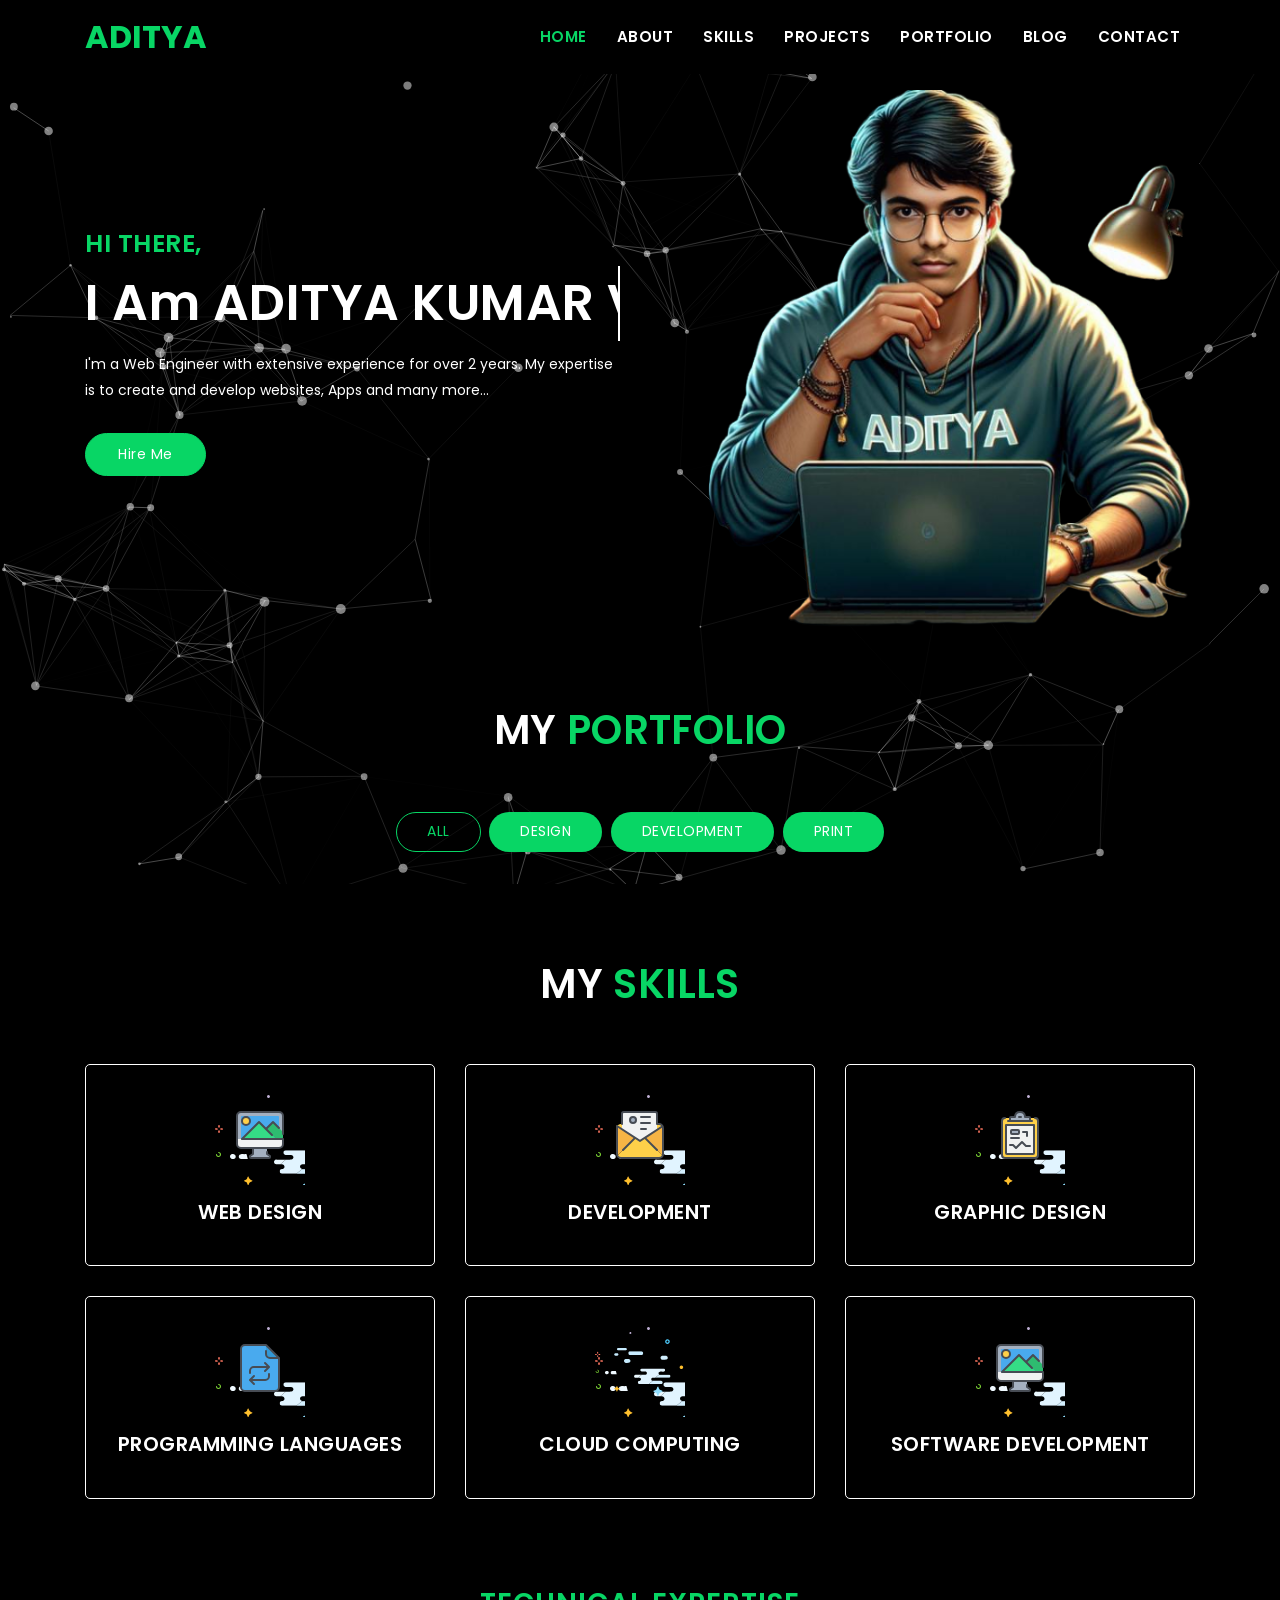
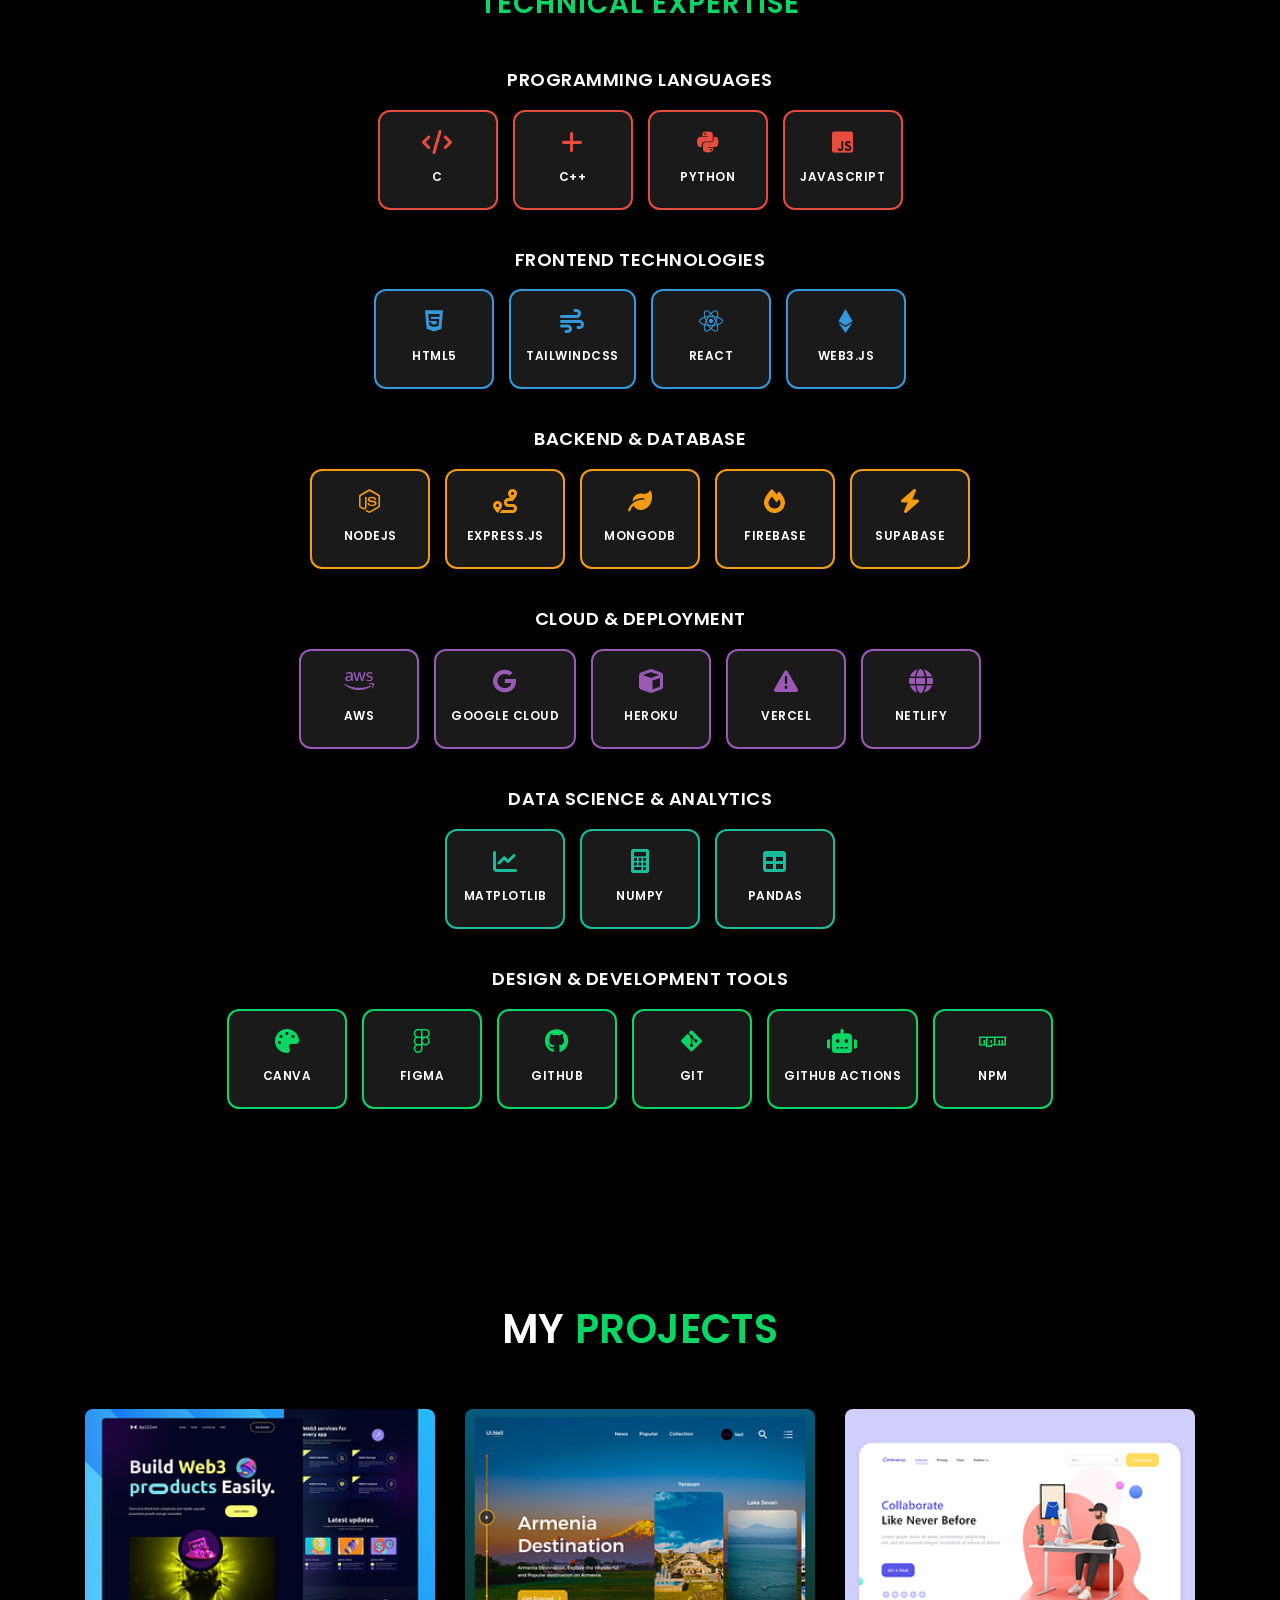
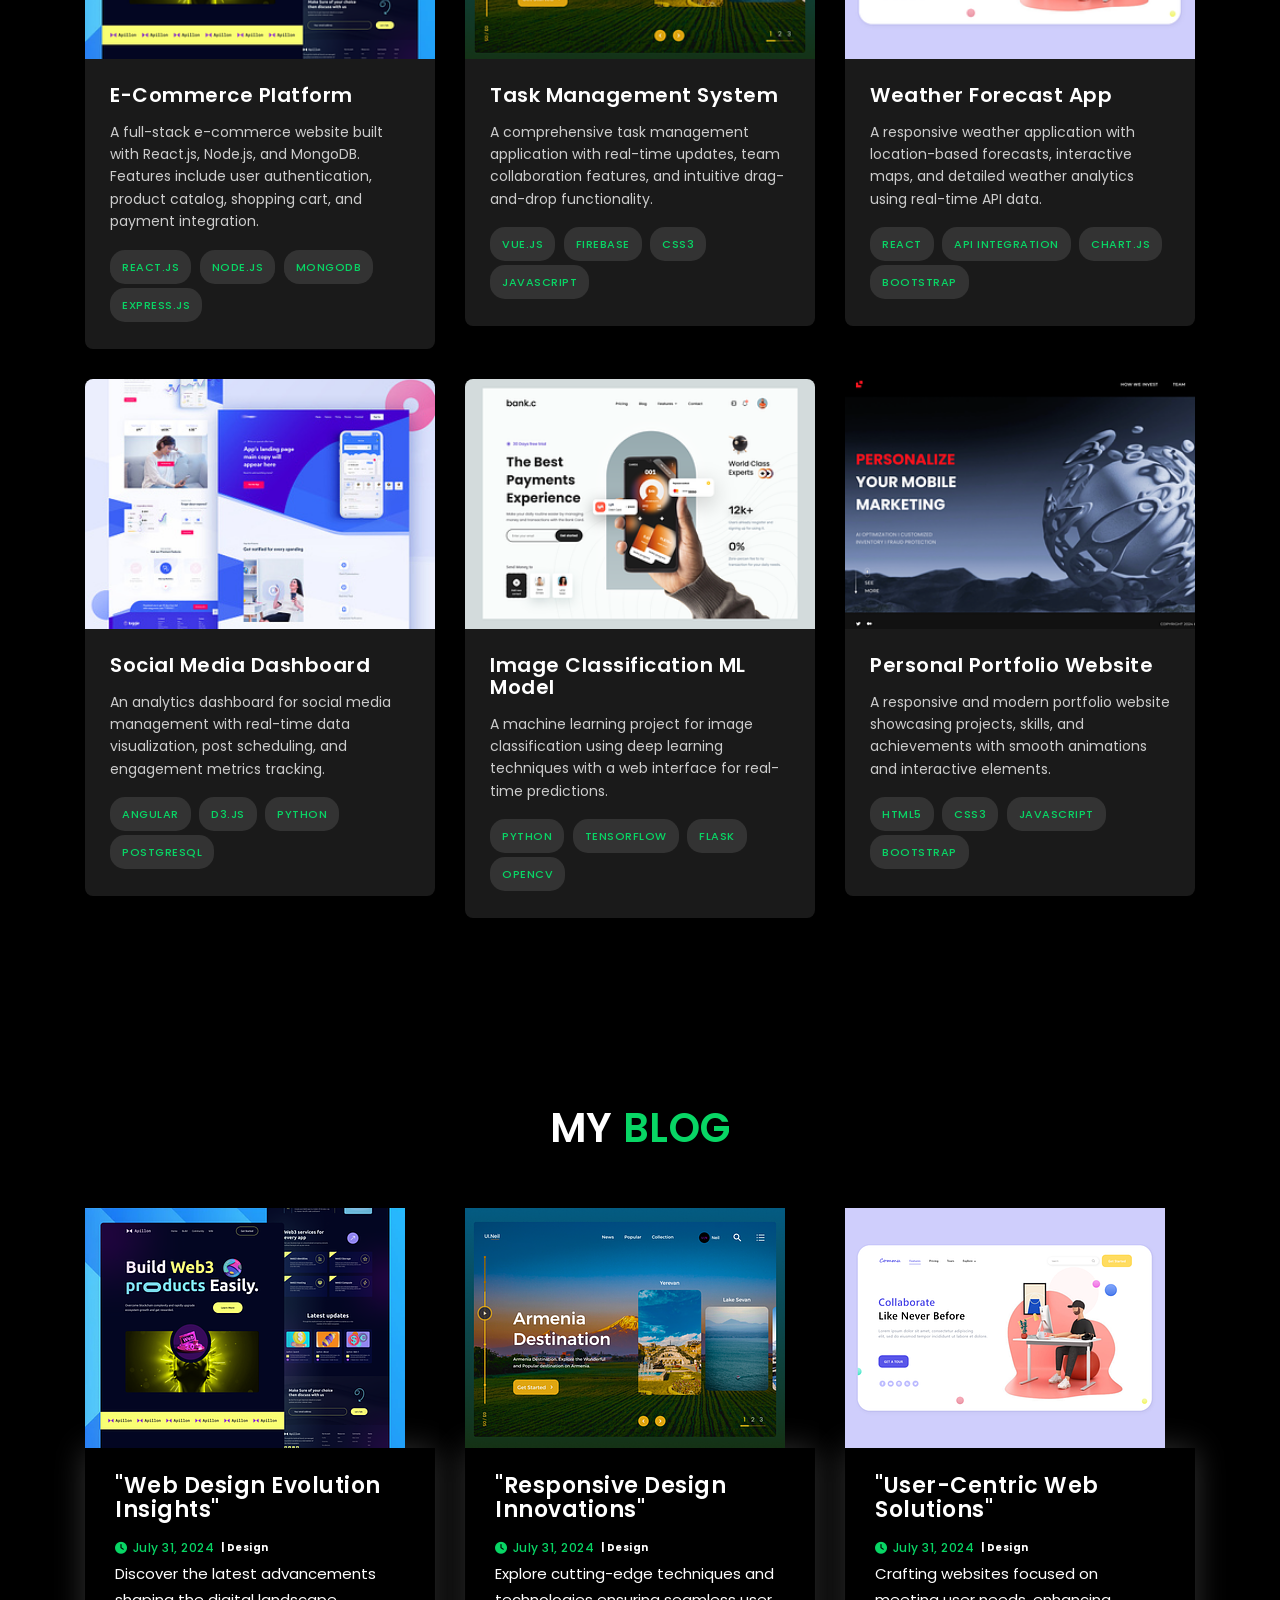
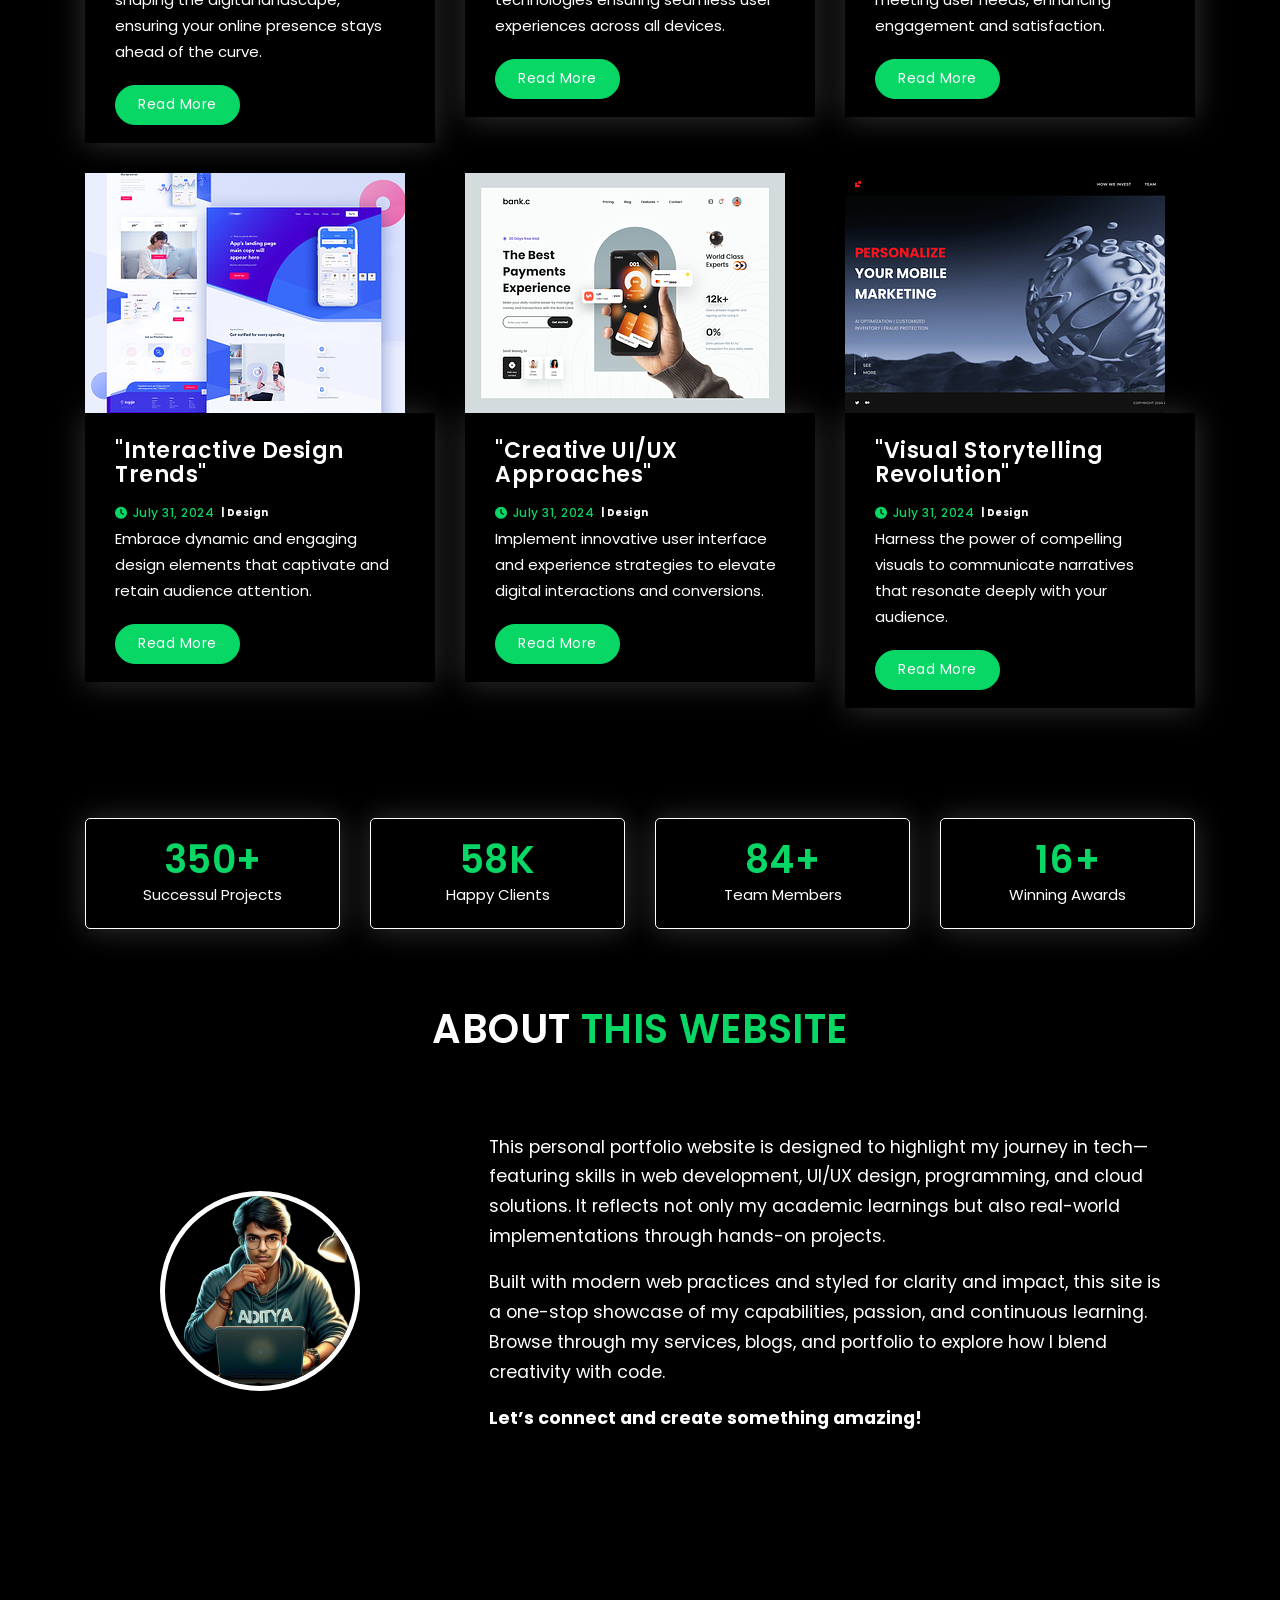
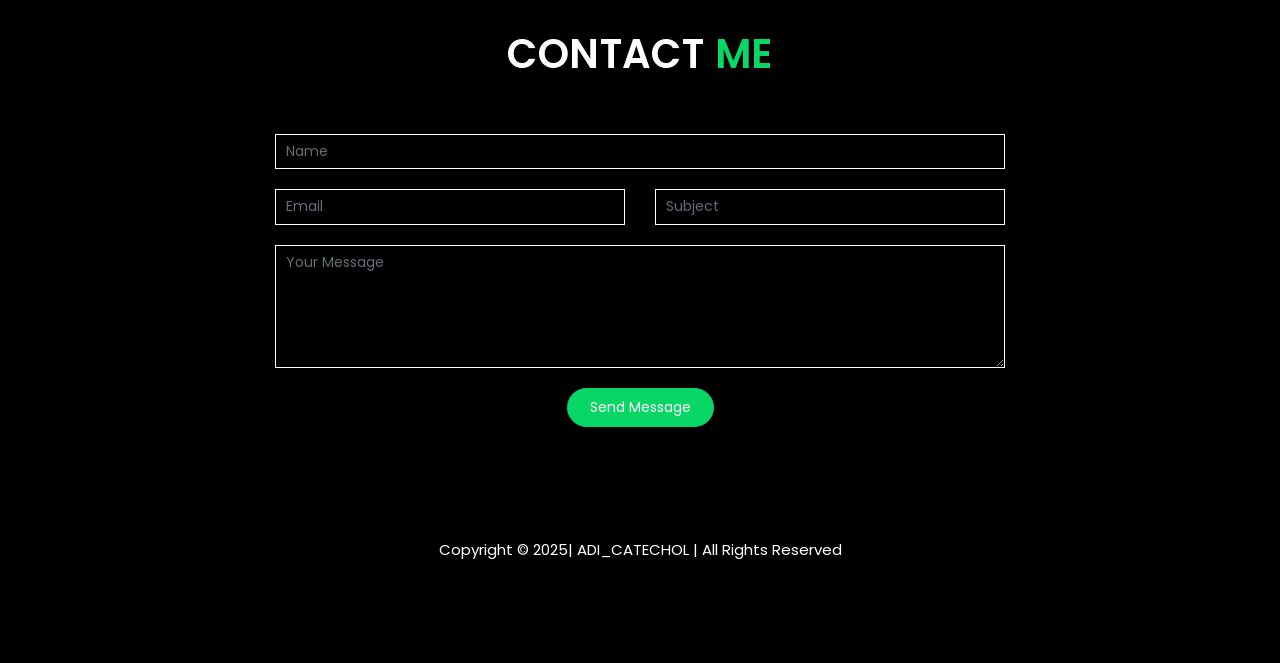
==== commit b8666748: "ReadMe added" ====
--- a/index.html
+++ b/index.html
@@ -15,6 +15,8 @@
 		
 		<!-- Fonts -->
 		<link rel="stylesheet" type="text/css" href="assets/fonts/font-awesome.min.css">
+		<!-- Font Awesome CDN for latest icons -->
+		<link rel="stylesheet" href="https://cdnjs.cloudflare.com/ajax/libs/font-awesome/6.0.0/css/all.min.css">
 		
 		<!-- Icon -->
 		<link rel="stylesheet" type="text/css" href="assets/fonts/simple-line-icons.css">
@@ -75,7 +77,8 @@
 						<ul class="navbar-nav">
 						  <li class="nav-item"><a class="nav-link" href="#home">Home</a></li>
 						  <li class="nav-item"><a class="nav-link" href="#about">About</a></li>
-						  <li class="nav-item"><a class="nav-link" href="#services">Services</a></li>				
+						  <li class="nav-item"><a class="nav-link" href="#services">Skills</a></li>				
+						  <li class="nav-item"><a class="nav-link" href="#projects">Projects</a></li>				
 						  <li class="nav-item"><a class="nav-link" href="#portfolio">Portfolio</a></li>				  			
 						  <li class="nav-item"><a class="nav-link" href="#blog">Blog</a></li>			
 						  <li class="nav-item"><a class="nav-link" href="#contact">Contact</a></li>
@@ -103,8 +106,8 @@
 										<b class="fw_600">a Programmer</b>
 									</span>
 								</h1>
-								<p>I'm a Software Engineer with extensive experience for over 2 years. My expertise is to create and develop websites, Apps and many more...</p>
-								<a href="#" class="btn btn-secondary banner_btn">Hire Me</a>								
+								<p>I'm a Web Engineer with extensive experience for over 2 years. My expertise is to create and develop websites, Apps and many more...</p>
+								<a href="#contact" class="btn btn-secondary banner_btn">Hire Me</a>								
 							</div>
 						</div>
 						<div class="col-lg-6 col-md-6">
@@ -150,7 +153,8 @@
 		<section id="services" class="dark_bg services section-padding">
 			<h2 class="section-title wow flipInX" data-wow-delay="0.4s">My <span>SKILLS</span></h2>
 			<div class="container">
-				<div class="row">
+				<!-- Traditional Services Row -->
+				<div class="row mb-5">
 					<!-- Services item -->
 					<div class="col-lg-4 col-md-6 col-xs-12">
 						<div class="services-item wow fadeInDown" data-wow-delay="0.3s">
@@ -159,11 +163,10 @@
 							</div>
 							<div class="services-content">
 								<h3><a href="#">Web Design</a></h3>
-								
-							</div>
-						</div>
-					</div>
-				  <!-- Services item -->
+							</div>
+						</div>
+					</div>
+					<!-- Services item -->
 					<div class="col-lg-4 col-md-6 col-xs-12">
 						<div class="services-item wow fadeInDown" data-wow-delay="0.6s">
 							<div class="icon">
@@ -171,7 +174,6 @@
 							</div>
 							<div class="services-content">
 								<h3><a href="#">Development</a></h3>
-								
 							</div>
 						</div>
 					</div>
@@ -183,7 +185,6 @@
 							</div>
 							<div class="services-content">
 								<h3><a href="#">Graphic Design</a></h3>
-								
 							</div>
 						</div>
 					</div>
@@ -194,8 +195,7 @@
 								<img src="assets/img/service/icon-easy.svg" alt=""/>
 							</div>
 							<div class="services-content">
-								<h3><a href="#">Responsive Design</a></h3>
-							
+								<h3><a href="#">Programming Languages</a></h3>
 							</div>
 						</div>
 					</div>
@@ -206,8 +206,7 @@
 								<img src="assets/img/service/service-icon-bg.svg" alt=""/>
 							</div>
 							<div class="services-content">
-								<h3><a href="#">Marketing</a></h3>
-								
+								<h3><a href="#">Cloud Computing</a></h3>
 							</div>
 						</div>
 					</div>
@@ -218,8 +217,216 @@
 								<img src="assets/img/service/icon-responsive.svg" alt=""/>
 							</div>
 							<div class="services-content">
-								<h3><a href="#">Support</a></h3>
-								
+								<h3><a href="#">Software Development</a></h3>
+							</div>
+						</div>
+					</div>
+				</div>
+
+				<!-- Technical Skills Grid -->
+				<div class="skills-grid-container">
+					<h3 class="skills-category-title wow fadeInUp" data-wow-delay="0.2s">Technical Expertise</h3>
+					
+					<!-- Programming Languages -->
+					<div class="skills-category wow fadeInUp" data-wow-delay="0.3s">
+						<h4 class="category-label">Programming Languages</h4>
+						<div class="skills-row">
+							<div class="skill-card programming">
+								<div class="skill-icon">
+									<i class="fas fa-code"></i>
+								</div>
+								<span class="skill-name">C</span>
+							</div>
+							<div class="skill-card programming">
+								<div class="skill-icon">
+									<i class="fas fa-plus"></i>
+								</div>
+								<span class="skill-name">C++</span>
+							</div>
+							<div class="skill-card programming">
+								<div class="skill-icon">
+									<i class="fab fa-python"></i>
+								</div>
+								<span class="skill-name">Python</span>
+							</div>
+							<div class="skill-card programming">
+								<div class="skill-icon">
+									<i class="fab fa-js-square"></i>
+								</div>
+								<span class="skill-name">JavaScript</span>
+							</div>
+						</div>
+					</div>
+
+					<!-- Frontend Technologies -->
+					<div class="skills-category wow fadeInUp" data-wow-delay="0.4s">
+						<h4 class="category-label">Frontend Technologies</h4>
+						<div class="skills-row">
+							<div class="skill-card frontend">
+								<div class="skill-icon">
+									<i class="fab fa-html5"></i>
+								</div>
+								<span class="skill-name">HTML5</span>
+							</div>
+							<div class="skill-card frontend">
+								<div class="skill-icon">
+									<i class="fas fa-wind"></i>
+								</div>
+								<span class="skill-name">TailwindCSS</span>
+							</div>
+							<div class="skill-card frontend">
+								<div class="skill-icon">
+									<i class="fab fa-react"></i>
+								</div>
+								<span class="skill-name">React</span>
+							</div>
+							<div class="skill-card frontend">
+								<div class="skill-icon">
+									<i class="fab fa-ethereum"></i>
+								</div>
+								<span class="skill-name">Web3.js</span>
+							</div>
+						</div>
+					</div>
+
+					<!-- Backend & Database -->
+					<div class="skills-category wow fadeInUp" data-wow-delay="0.5s">
+						<h4 class="category-label">Backend & Database</h4>
+						<div class="skills-row">
+							<div class="skill-card backend">
+								<div class="skill-icon">
+									<i class="fab fa-node-js"></i>
+								</div>
+								<span class="skill-name">NodeJS</span>
+							</div>
+							<div class="skill-card backend">
+								<div class="skill-icon">
+									<i class="fas fa-route"></i>
+								</div>
+								<span class="skill-name">Express.js</span>
+							</div>
+							<div class="skill-card backend">
+								<div class="skill-icon">
+									<i class="fas fa-leaf"></i>
+								</div>
+								<span class="skill-name">MongoDB</span>
+							</div>
+							<div class="skill-card backend">
+								<div class="skill-icon">
+									<i class="fas fa-fire"></i>
+								</div>
+								<span class="skill-name">Firebase</span>
+							</div>
+							<div class="skill-card backend">
+								<div class="skill-icon">
+									<i class="fas fa-bolt"></i>
+								</div>
+								<span class="skill-name">Supabase</span>
+							</div>
+						</div>
+					</div>
+
+					<!-- Cloud & Deployment -->
+					<div class="skills-category wow fadeInUp" data-wow-delay="0.6s">
+						<h4 class="category-label">Cloud & Deployment</h4>
+						<div class="skills-row">
+							<div class="skill-card cloud">
+								<div class="skill-icon">
+									<i class="fab fa-aws"></i>
+								</div>
+								<span class="skill-name">AWS</span>
+							</div>
+							<div class="skill-card cloud">
+								<div class="skill-icon">
+									<i class="fab fa-google"></i>
+								</div>
+								<span class="skill-name">Google Cloud</span>
+							</div>
+							<div class="skill-card cloud">
+								<div class="skill-icon">
+									<i class="fas fa-cube"></i>
+								</div>
+								<span class="skill-name">Heroku</span>
+							</div>
+							<div class="skill-card cloud">
+								<div class="skill-icon">
+									<i class="fas fa-triangle-exclamation"></i>
+								</div>
+								<span class="skill-name">Vercel</span>
+							</div>
+							<div class="skill-card cloud">
+								<div class="skill-icon">
+									<i class="fas fa-globe"></i>
+								</div>
+								<span class="skill-name">Netlify</span>
+							</div>
+						</div>
+					</div>
+
+					<!-- Data Science & Analytics -->
+					<div class="skills-category wow fadeInUp" data-wow-delay="0.7s">
+						<h4 class="category-label">Data Science & Analytics</h4>
+						<div class="skills-row">
+							<div class="skill-card datascience">
+								<div class="skill-icon">
+									<i class="fas fa-chart-line"></i>
+								</div>
+								<span class="skill-name">Matplotlib</span>
+							</div>
+							<div class="skill-card datascience">
+								<div class="skill-icon">
+									<i class="fas fa-calculator"></i>
+								</div>
+								<span class="skill-name">NumPy</span>
+							</div>
+							<div class="skill-card datascience">
+								<div class="skill-icon">
+									<i class="fas fa-table"></i>
+								</div>
+								<span class="skill-name">Pandas</span>
+							</div>
+						</div>
+					</div>
+
+					<!-- Design & Tools -->
+					<div class="skills-category wow fadeInUp" data-wow-delay="0.8s">
+						<h4 class="category-label">Design & Development Tools</h4>
+						<div class="skills-row">
+							<div class="skill-card tools">
+								<div class="skill-icon">
+									<i class="fas fa-palette"></i>
+								</div>
+								<span class="skill-name">Canva</span>
+							</div>
+							<div class="skill-card tools">
+								<div class="skill-icon">
+									<i class="fab fa-figma"></i>
+								</div>
+								<span class="skill-name">Figma</span>
+							</div>
+							<div class="skill-card tools">
+								<div class="skill-icon">
+									<i class="fab fa-github"></i>
+								</div>
+								<span class="skill-name">GitHub</span>
+							</div>
+							<div class="skill-card tools">
+								<div class="skill-icon">
+									<i class="fab fa-git-alt"></i>
+								</div>
+								<span class="skill-name">Git</span>
+							</div>
+							<div class="skill-card tools">
+								<div class="skill-icon">
+									<i class="fas fa-robot"></i>
+								</div>
+								<span class="skill-name">GitHub Actions</span>
+							</div>
+							<div class="skill-card tools">
+								<div class="skill-icon">
+									<i class="fab fa-npm"></i>
+								</div>
+								<span class="skill-name">NPM</span>
 							</div>
 						</div>
 					</div>
@@ -227,6 +434,201 @@
 			</div>
 		</section>
 	<!-- Services Section End -->
+		
+	<!-- Projects Section Start -->
+	<section id="projects" class="section-padding light_bg">
+		<div class="container">
+			<h2 class="section-title wow flipInX" data-wow-delay="0.4s">My <span>Projects</span></h2>
+			<div class="row">
+				<!-- Project 1 -->
+				<div class="col-lg-4 col-md-6 col-xs-12">
+					<div class="single-project wow fadeInUp" data-wow-delay="0.3s">
+						<div class="project-thumb">
+							<div class="project-image">
+								<img src="assets/img/b4.png" class="img-responsive" alt="E-Commerce Website"/>
+								<div class="project-overlay">
+									<div class="project-links">
+										<a href="https://github.com/username/ecommerce-project" target="_blank" class="btn btn-primary project-btn">
+											<i class="fa fa-github"></i> GitHub
+										</a>
+										<a href="https://ecommerce-demo.netlify.app" target="_blank" class="btn btn-secondary project-btn">
+											<i class="fa fa-external-link"></i> Live Demo
+										</a>
+									</div>
+								</div>
+							</div>
+							<div class="project-info">
+								<h4>E-Commerce Platform</h4>
+								<p>A full-stack e-commerce website built with React.js, Node.js, and MongoDB. Features include user authentication, product catalog, shopping cart, and payment integration.</p>
+								<div class="tech-stack">
+									<span class="tech-tag">React.js</span>
+									<span class="tech-tag">Node.js</span>
+									<span class="tech-tag">MongoDB</span>
+									<span class="tech-tag">Express.js</span>
+								</div>
+							</div>
+						</div>
+					</div>
+				</div>
+
+				<!-- Project 2 -->
+				<div class="col-lg-4 col-md-6 col-xs-12">
+					<div class="single-project wow fadeInUp" data-wow-delay="0.6s">
+						<div class="project-thumb">
+							<div class="project-image">
+								<img src="assets/img/b3.png" class="img-responsive" alt="Task Management App"/>
+								<div class="project-overlay">
+									<div class="project-links">
+										<a href="https://github.com/username/task-management" target="_blank" class="btn btn-primary project-btn">
+											<i class="fa fa-github"></i> GitHub
+										</a>
+										<a href="https://task-manager-demo.netlify.app" target="_blank" class="btn btn-secondary project-btn">
+											<i class="fa fa-external-link"></i> Live Demo
+										</a>
+									</div>
+								</div>
+							</div>
+							<div class="project-info">
+								<h4>Task Management System</h4>
+								<p>A comprehensive task management application with real-time updates, team collaboration features, and intuitive drag-and-drop functionality.</p>
+								<div class="tech-stack">
+									<span class="tech-tag">Vue.js</span>
+									<span class="tech-tag">Firebase</span>
+									<span class="tech-tag">CSS3</span>
+									<span class="tech-tag">JavaScript</span>
+								</div>
+							</div>
+						</div>
+					</div>
+				</div>
+
+				<!-- Project 3 -->
+				<div class="col-lg-4 col-md-6 col-xs-12">
+					<div class="single-project wow fadeInUp" data-wow-delay="0.9s">
+						<div class="project-thumb">
+							<div class="project-image">
+								<img src="assets/img/b5.png" class="img-responsive" alt="Weather App"/>
+								<div class="project-overlay">
+									<div class="project-links">
+										<a href="https://github.com/username/weather-app" target="_blank" class="btn btn-primary project-btn">
+											<i class="fa fa-github"></i> GitHub
+										</a>
+										<a href="https://weather-app-demo.netlify.app" target="_blank" class="btn btn-secondary project-btn">
+											<i class="fa fa-external-link"></i> Live Demo
+										</a>
+									</div>
+								</div>
+							</div>
+							<div class="project-info">
+								<h4>Weather Forecast App</h4>
+								<p>A responsive weather application with location-based forecasts, interactive maps, and detailed weather analytics using real-time API data.</p>
+								<div class="tech-stack">
+									<span class="tech-tag">React</span>
+									<span class="tech-tag">API Integration</span>
+									<span class="tech-tag">Chart.js</span>
+									<span class="tech-tag">Bootstrap</span>
+								</div>
+							</div>
+						</div>
+					</div>
+				</div>
+
+				<!-- Project 4 -->
+				<div class="col-lg-4 col-md-6 col-xs-12">
+					<div class="single-project wow fadeInLeft" data-wow-delay="0.3s">
+						<div class="project-thumb">
+							<div class="project-image">
+								<img src="assets/img/b8.jpg" class="img-responsive" alt="Social Media Dashboard"/>
+								<div class="project-overlay">
+									<div class="project-links">
+										<a href="https://github.com/username/social-dashboard" target="_blank" class="btn btn-primary project-btn">
+											<i class="fa fa-github"></i> GitHub
+										</a>
+										<a href="https://social-dashboard-demo.netlify.app" target="_blank" class="btn btn-secondary project-btn">
+											<i class="fa fa-external-link"></i> Live Demo
+										</a>
+									</div>
+								</div>
+							</div>
+							<div class="project-info">
+								<h4>Social Media Dashboard</h4>
+								<p>An analytics dashboard for social media management with real-time data visualization, post scheduling, and engagement metrics tracking.</p>
+								<div class="tech-stack">
+									<span class="tech-tag">Angular</span>
+									<span class="tech-tag">D3.js</span>
+									<span class="tech-tag">Python</span>
+									<span class="tech-tag">PostgreSQL</span>
+								</div>
+							</div>
+						</div>
+					</div>
+				</div>
+
+				<!-- Project 5 -->
+				<div class="col-lg-4 col-md-6 col-xs-12">
+					<div class="single-project wow fadeInUp" data-wow-delay="0.6s">
+						<div class="project-thumb">
+							<div class="project-image">
+								<img src="assets/img/b7.png" class="img-responsive" alt="Machine Learning Project"/>
+								<div class="project-overlay">
+									<div class="project-links">
+										<a href="https://github.com/username/ml-classifier" target="_blank" class="btn btn-primary project-btn">
+											<i class="fa fa-github"></i> GitHub
+										</a>
+										<a href="https://ml-classifier-demo.herokuapp.com" target="_blank" class="btn btn-secondary project-btn">
+											<i class="fa fa-external-link"></i> Live Demo
+										</a>
+									</div>
+								</div>
+							</div>
+							<div class="project-info">
+								<h4>Image Classification ML Model</h4>
+								<p>A machine learning project for image classification using deep learning techniques with a web interface for real-time predictions.</p>
+								<div class="tech-stack">
+									<span class="tech-tag">Python</span>
+									<span class="tech-tag">TensorFlow</span>
+									<span class="tech-tag">Flask</span>
+									<span class="tech-tag">OpenCV</span>
+								</div>
+							</div>
+						</div>
+					</div>
+				</div>
+
+				<!-- Project 6 -->
+				<div class="col-lg-4 col-md-6 col-xs-12">
+					<div class="single-project wow fadeInRight" data-wow-delay="0.9s">
+						<div class="project-thumb">
+							<div class="project-image">
+								<img src="assets/img/b2.png" class="img-responsive" alt="Portfolio Website"/>
+								<div class="project-overlay">
+									<div class="project-links">
+										<a href="https://github.com/username/portfolio-website" target="_blank" class="btn btn-primary project-btn">
+											<i class="fa fa-github"></i> GitHub
+										</a>
+										<a href="https://portfolio-demo.netlify.app" target="_blank" class="btn btn-secondary project-btn">
+											<i class="fa fa-external-link"></i> Live Demo
+										</a>
+									</div>
+								</div>
+							</div>
+							<div class="project-info">
+								<h4>Personal Portfolio Website</h4>
+								<p>A responsive and modern portfolio website showcasing projects, skills, and achievements with smooth animations and interactive elements.</p>
+								<div class="tech-stack">
+									<span class="tech-tag">HTML5</span>
+									<span class="tech-tag">CSS3</span>
+									<span class="tech-tag">JavaScript</span>
+									<span class="tech-tag">Bootstrap</span>
+								</div>
+							</div>
+						</div>
+					</div>
+				</div>
+			</div>
+		</div>
+	</section>
+	<!-- Projects Section End -->
 		
 	
 		
@@ -383,11 +785,39 @@
 			</section>
         <!-- Funfacts Section End -->
 
+		<!-- About Section Start -->
+<section id="about" class="section-padding light_bg">
+	<div class="container">
+	  <h2 class="section-title wow flipInX text-center" data-wow-delay="0.4s">
+		About <span>This Website</span>
+	  </h2>
+	  <div class="row justify-content-center align-items-center">
+		<div class="col-lg-4 col-md-5 text-center mb-4 mb-md-0">
+		  <img src="assets/img/profile.png" alt="Profile Picture" class="img-fluid rounded-circle shadow-lg" style="max-width: 200px; border: 5px solid #fff;">
+		</div>
+		<div class="col-lg-8 col-md-7">
+		  <div class="about-text p-4 bg-white rounded shadow wow fadeInUp" data-wow-delay="0.3s">
+			<p>
+			  This personal portfolio website is designed to highlight my journey in tech—featuring skills in web development, UI/UX design, programming, and cloud solutions. It reflects not only my academic learnings but also real-world implementations through hands-on projects.
+			</p>
+			<p>
+			  Built with modern web practices and styled for clarity and impact, this site is a one-stop showcase of my capabilities, passion, and continuous learning. Browse through my services, blogs, and portfolio to explore how I blend creativity with code.
+			</p>
+			<p><strong>Let’s connect and create something amazing!</strong></p>
+		  </div>
+		</div>
+	  </div>
+	</div>
+  </section>
+  <!-- About Section End -->
+  
+  
+
 		<!-- Contact Section Start -->
 			<section id="contact" class="dark_bg section-padding">      
 				<div class="contact-form">
 					<div class="container">
-						<h2 class="section-title wow flipInX" data-wow-delay="0.4s">Contact <span>Us</span></h2>  
+						<h2 class="section-title wow flipInX" data-wow-delay="0.4s">Contact <span>Me</span></h2>  
 						<style>
 							.center-div {
 							  margin: 0 auto; /* This will center the div horizontally */
@@ -399,7 +829,8 @@
 							<div class="col-md-12 col-lg-8 col-sm-8 center-div">
 								<div class="contact_form wow fadeInLeft">
 									<form action="https://api.web3forms.com/submit" method="POST">
-										<input type="hidden" name="access_key" value="4f1260ff-6938-407d-9d65-1d9b8a769e28">
+										<input type="hidden" name="access_key" value="b941abac-7144-4fd6-8f91-97c035efd459">
+
 										<div class="contact_input_area">
 											<div id="success_fail_info"></div>
 											<div class="row">
--- a/assets/css/main.css
+++ b/assets/css/main.css
@@ -1068,3 +1068,463 @@
 /* ==========================================================================
 11. End Footer Area
 ========================================================================== */
+
+
+/* ==========================================================================
+12. About section starts
+========================================================================== */
+.light_bg {
+	background-color: #000000;
+	color: #a79e9e;
+  }
+  .about-text p {
+	color: white;
+	font-size: 1.1rem;
+	line-height: 1.7;
+	margin-bottom: 1rem;
+  }
+
+/* ==========================================================================
+13. Projects Section Styles
+========================================================================== */
+.single-project {
+	transition: all 0.3s ease;
+	margin-bottom: 30px;
+}
+
+.project-thumb {
+	background: transparent;
+	-webkit-box-shadow: 0 1px 30px rgba(0, 0, 0, 0.1);
+	-moz-box-shadow: 0 1px 30px rgba(0, 0, 0, 0.1);
+	box-shadow: 0 1px 30px rgba(0, 0, 0, 0.1);
+	border-radius: 8px;
+	overflow: hidden;
+	text-align: left;
+	position: relative;
+}
+
+.project-image {
+	position: relative;
+	overflow: hidden;
+}
+
+.project-image img {
+	width: 100%;
+	height: 250px;
+	object-fit: cover;
+	transition: transform 0.3s ease;
+}
+
+.project-overlay {
+	position: absolute;
+	top: 0;
+	left: 0;
+	right: 0;
+	bottom: 0;
+	background: rgba(8, 214, 101, 0.9);
+	display: flex;
+	align-items: center;
+	justify-content: center;
+	opacity: 0;
+	transition: opacity 0.3s ease;
+}
+
+.single-project:hover .project-overlay {
+	opacity: 1;
+}
+
+.single-project:hover .project-image img {
+	transform: scale(1.1);
+}
+
+.project-links {
+	text-align: center;
+}
+
+.project-btn {
+	margin: 5px;
+	padding: 10px 20px;
+	border-radius: 5px;
+	text-decoration: none;
+	display: inline-block;
+	font-weight: 500;
+	transition: all 0.3s ease;
+}
+
+.project-btn.btn-primary {
+	background-color: #333;
+	border-color: #333;
+	color: white;
+}
+
+.project-btn.btn-primary:hover {
+	background-color: #000;
+	border-color: #000;
+	transform: translateY(-2px);
+}
+
+.project-btn.btn-secondary {
+	background-color: #08d665;
+	border-color: #08d665;
+	color: white;
+}
+
+.project-btn.btn-secondary:hover {
+	background-color: #06b356;
+	border-color: #06b356;
+	transform: translateY(-2px);
+}
+
+.project-info {
+	padding: 25px;
+	background: #fff;
+}
+
+.light_bg .project-info {
+	background: #1a1a1a;
+	color: #fff;
+}
+
+.project-info h4 {
+	color: #222;
+	font-size: 20px;
+	margin-bottom: 15px;
+	font-weight: 600;
+}
+
+.light_bg .project-info h4 {
+	color: #fff;
+}
+
+.project-info p {
+	color: #666;
+	font-size: 14px;
+	line-height: 1.6;
+	margin-bottom: 15px;
+}
+
+.light_bg .project-info p {
+	color: #ccc;
+}
+
+.tech-stack {
+	margin-top: 15px;
+}
+
+.tech-tag {
+	display: inline-block;
+	background: #08d665;
+	color: white;
+	padding: 4px 12px;
+	border-radius: 15px;
+	font-size: 11px;
+	font-weight: 500;
+	margin: 2px 4px 2px 0;
+	text-transform: uppercase;
+	letter-spacing: 0.5px;
+}
+
+.light_bg .tech-tag {
+	background: #333;
+	color: #08d665;
+}
+
+/* Responsive adjustments */
+@media only screen and (max-width: 768px) {
+	.project-btn {
+		display: block;
+		margin: 10px auto;
+		width: 80%;
+		text-align: center;
+	}
+	
+	.project-links {
+		padding: 0 20px;
+	}
+}
+
+@media only screen and (max-width: 480px) {
+	.single-project {
+		margin-bottom: 20px;
+	}
+	
+	.project-info {
+		padding: 20px;
+	}
+	
+	.project-info h4 {
+		font-size: 18px;
+	}
+}
+/* ==========================================================================
+13. End Projects Section Styles
+========================================================================== */
+
+/* ==========================================================================
+14. Skills Grid Styles
+========================================================================== */
+.skills-grid-container {
+	margin-top: 60px;
+}
+
+.skills-category-title {
+	color: #08d665;
+	font-size: 28px;
+	font-weight: 600;
+	text-align: center;
+	margin-bottom: 50px;
+	text-transform: uppercase;
+	letter-spacing: 1px;
+}
+
+.skills-category {
+	margin-bottom: 40px;
+}
+
+.category-label {
+	color: #fff;
+	font-size: 18px;
+	font-weight: 600;
+	margin-bottom: 20px;
+	text-align: center;
+	text-transform: uppercase;
+	letter-spacing: 0.5px;
+}
+
+.skills-row {
+	display: flex;
+	flex-wrap: wrap;
+	justify-content: center;
+	gap: 15px;
+	margin-bottom: 30px;
+}
+
+.skill-card {
+	background: #1a1a1a;
+	border: 2px solid #333;
+	border-radius: 12px;
+	padding: 20px 15px;
+	min-width: 120px;
+	text-align: center;
+	transition: all 0.3s ease;
+	cursor: pointer;
+	display: flex;
+	flex-direction: column;
+	align-items: center;
+	justify-content: center;
+	height: 100px;
+	position: relative;
+	overflow: hidden;
+}
+
+.skill-card::before {
+	content: '';
+	position: absolute;
+	top: 0;
+	left: -100%;
+	width: 100%;
+	height: 100%;
+	background: linear-gradient(90deg, transparent, rgba(255,255,255,0.1), transparent);
+	transition: left 0.5s ease;
+}
+
+.skill-card:hover::before {
+	left: 100%;
+}
+
+.skill-card:hover {
+	transform: translateY(-8px);
+	box-shadow: 0 10px 25px rgba(0,0,0,0.3);
+}
+
+.skill-icon {
+	font-size: 24px;
+	margin-bottom: 8px;
+	transition: all 0.3s ease;
+}
+
+.skill-name {
+	font-size: 12px;
+	font-weight: 600;
+	color: #fff;
+	text-transform: uppercase;
+	letter-spacing: 0.5px;
+	transition: all 0.3s ease;
+}
+
+/* Category-specific colors */
+.skill-card.programming {
+	border-color: #e74c3c;
+}
+
+.skill-card.programming:hover {
+	border-color: #e74c3c;
+	box-shadow: 0 10px 25px rgba(231, 76, 60, 0.3);
+}
+
+.skill-card.programming .skill-icon {
+	color: #e74c3c;
+}
+
+.skill-card.programming:hover .skill-icon {
+	color: #c0392b;
+	transform: scale(1.2);
+}
+
+.skill-card.frontend {
+	border-color: #3498db;
+}
+
+.skill-card.frontend:hover {
+	border-color: #3498db;
+	box-shadow: 0 10px 25px rgba(52, 152, 219, 0.3);
+}
+
+.skill-card.frontend .skill-icon {
+	color: #3498db;
+}
+
+.skill-card.frontend:hover .skill-icon {
+	color: #2980b9;
+	transform: scale(1.2);
+}
+
+.skill-card.backend {
+	border-color: #f39c12;
+}
+
+.skill-card.backend:hover {
+	border-color: #f39c12;
+	box-shadow: 0 10px 25px rgba(243, 156, 18, 0.3);
+}
+
+.skill-card.backend .skill-icon {
+	color: #f39c12;
+}
+
+.skill-card.backend:hover .skill-icon {
+	color: #e67e22;
+	transform: scale(1.2);
+}
+
+.skill-card.cloud {
+	border-color: #9b59b6;
+}
+
+.skill-card.cloud:hover {
+	border-color: #9b59b6;
+	box-shadow: 0 10px 25px rgba(155, 89, 182, 0.3);
+}
+
+.skill-card.cloud .skill-icon {
+	color: #9b59b6;
+}
+
+.skill-card.cloud:hover .skill-icon {
+	color: #8e44ad;
+	transform: scale(1.2);
+}
+
+.skill-card.datascience {
+	border-color: #1abc9c;
+}
+
+.skill-card.datascience:hover {
+	border-color: #1abc9c;
+	box-shadow: 0 10px 25px rgba(26, 188, 156, 0.3);
+}
+
+.skill-card.datascience .skill-icon {
+	color: #1abc9c;
+}
+
+.skill-card.datascience:hover .skill-icon {
+	color: #16a085;
+	transform: scale(1.2);
+}
+
+.skill-card.tools {
+	border-color: #08d665;
+}
+
+.skill-card.tools:hover {
+	border-color: #08d665;
+	box-shadow: 0 10px 25px rgba(8, 214, 101, 0.3);
+}
+
+.skill-card.tools .skill-icon {
+	color: #08d665;
+}
+
+.skill-card.tools:hover .skill-icon {
+	color: #06b356;
+	transform: scale(1.2);
+}
+
+/* Responsive Design */
+@media only screen and (max-width: 768px) {
+	.skills-row {
+		gap: 10px;
+	}
+	
+	.skill-card {
+		min-width: 100px;
+		height: 90px;
+		padding: 15px 10px;
+	}
+	
+	.skill-icon {
+		font-size: 20px;
+		margin-bottom: 6px;
+	}
+	
+	.skill-name {
+		font-size: 11px;
+	}
+	
+	.category-label {
+		font-size: 16px;
+	}
+	
+	.skills-category-title {
+		font-size: 24px;
+		margin-bottom: 30px;
+	}
+}
+
+@media only screen and (max-width: 480px) {
+	.skill-card {
+		min-width: 85px;
+		height: 80px;
+		padding: 12px 8px;
+	}
+	
+	.skill-icon {
+		font-size: 18px;
+		margin-bottom: 4px;
+	}
+	
+	.skill-name {
+		font-size: 10px;
+	}
+	
+	.skills-category {
+		margin-bottom: 30px;
+	}
+}
+
+/* Animation for skill cards */
+@keyframes skillCardPulse {
+	0% { transform: scale(1); }
+	50% { transform: scale(1.05); }
+	100% { transform: scale(1); }
+}
+
+.skill-card:hover {
+	animation: skillCardPulse 0.6s ease-in-out;
+}
+
+/* ==========================================================================
+14. End Skills Grid Styles
+========================================================================== */
+  
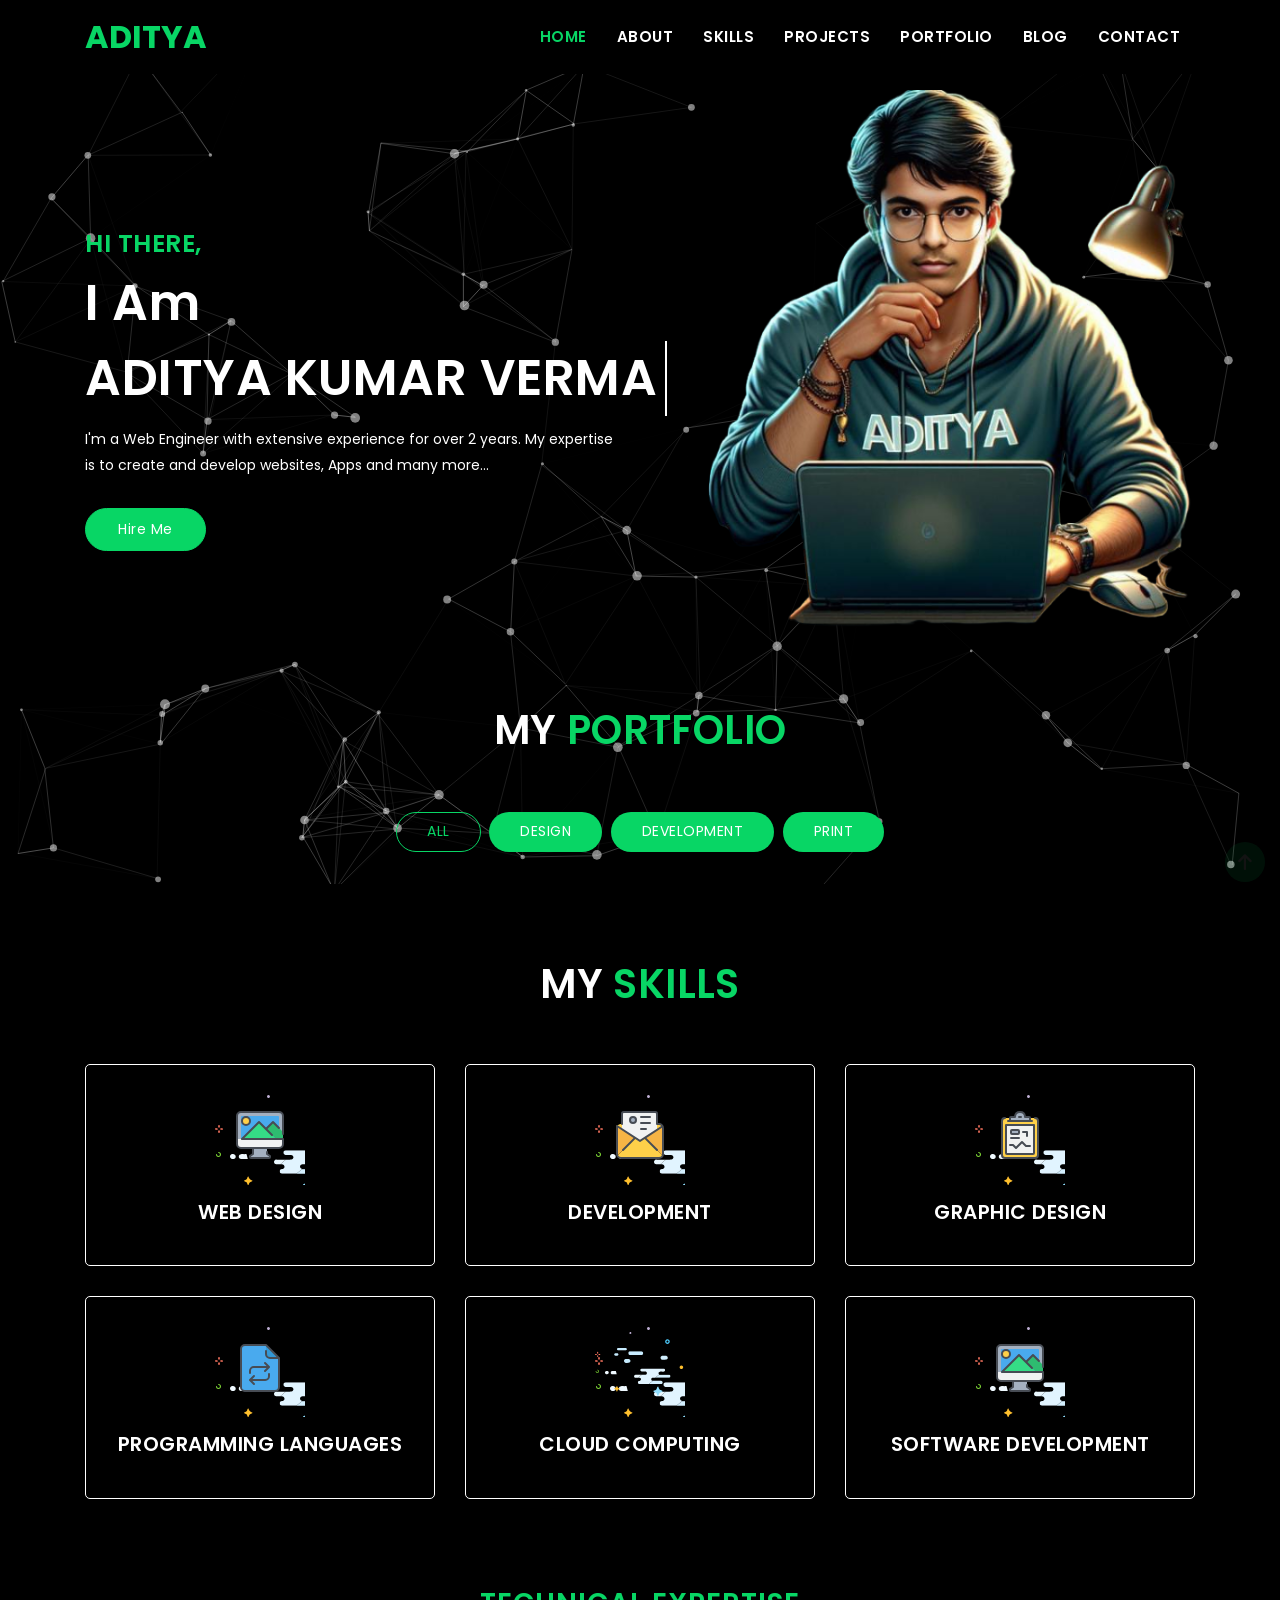
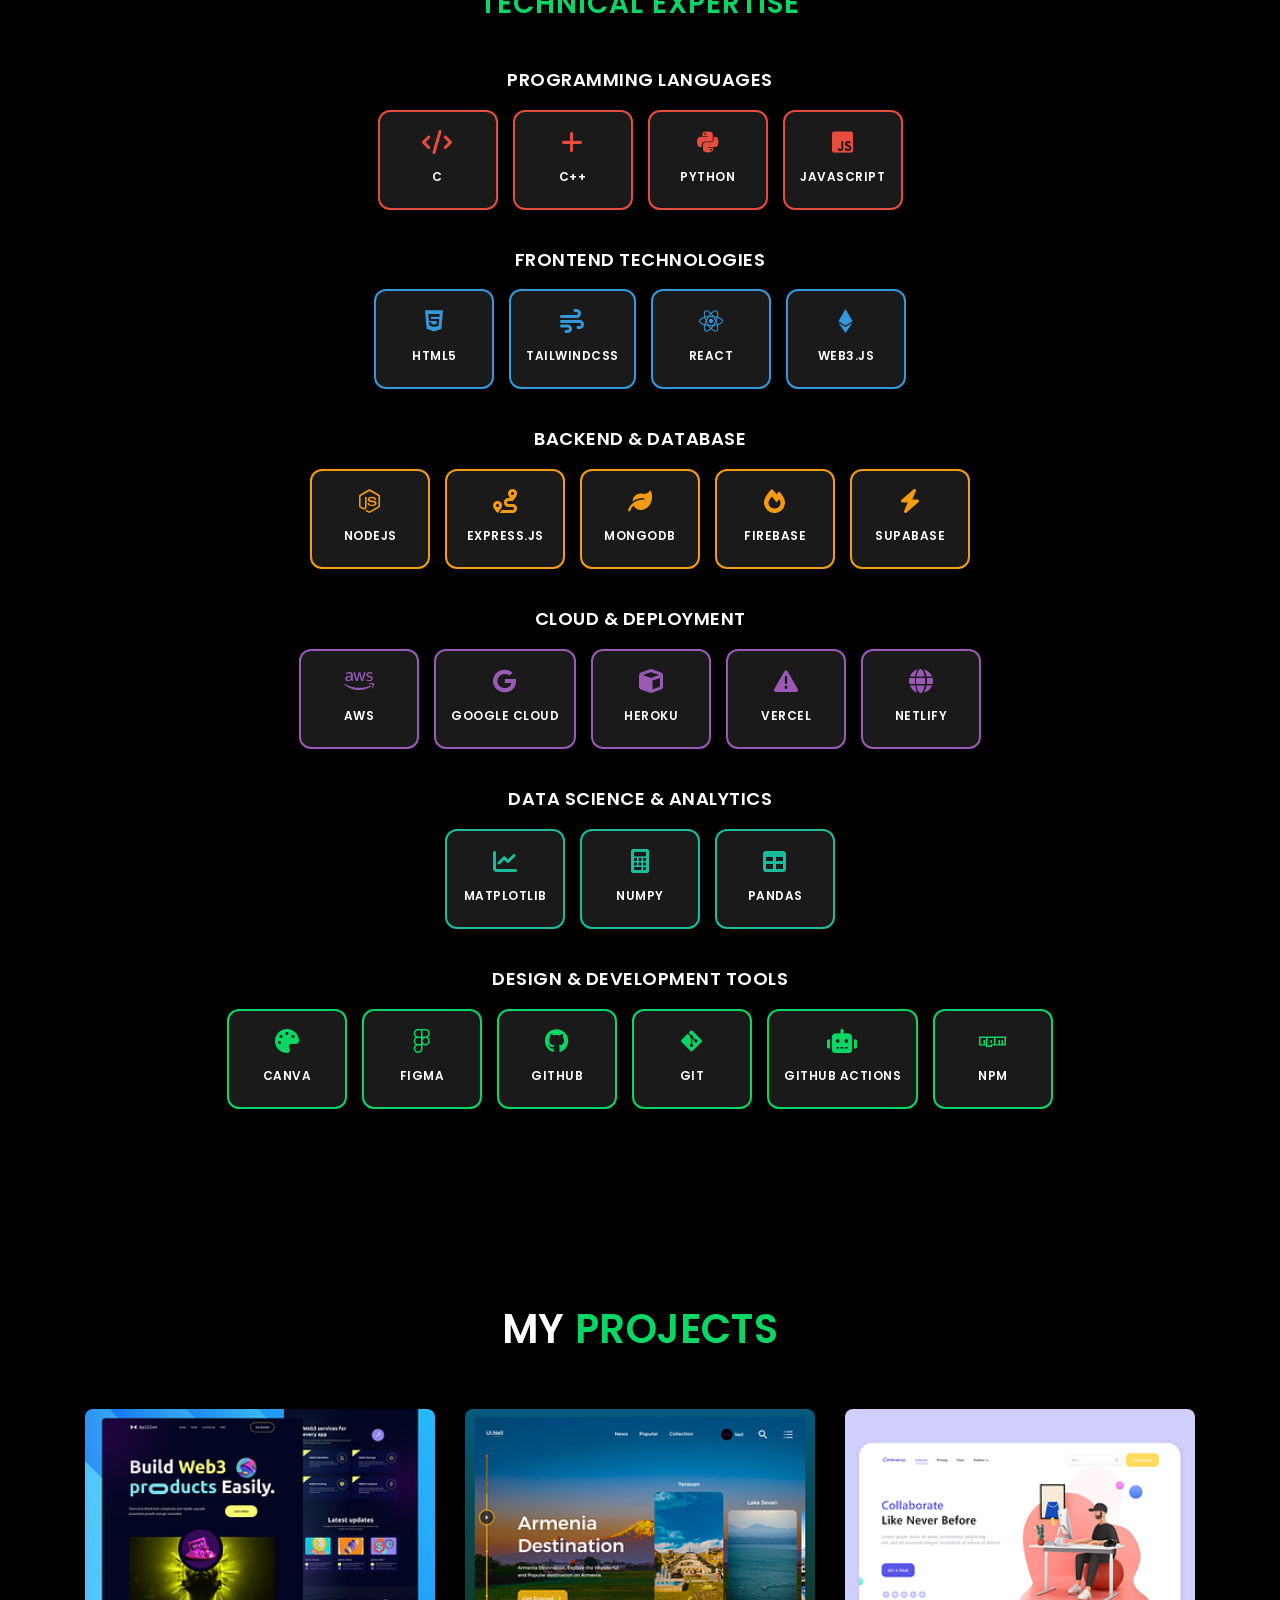
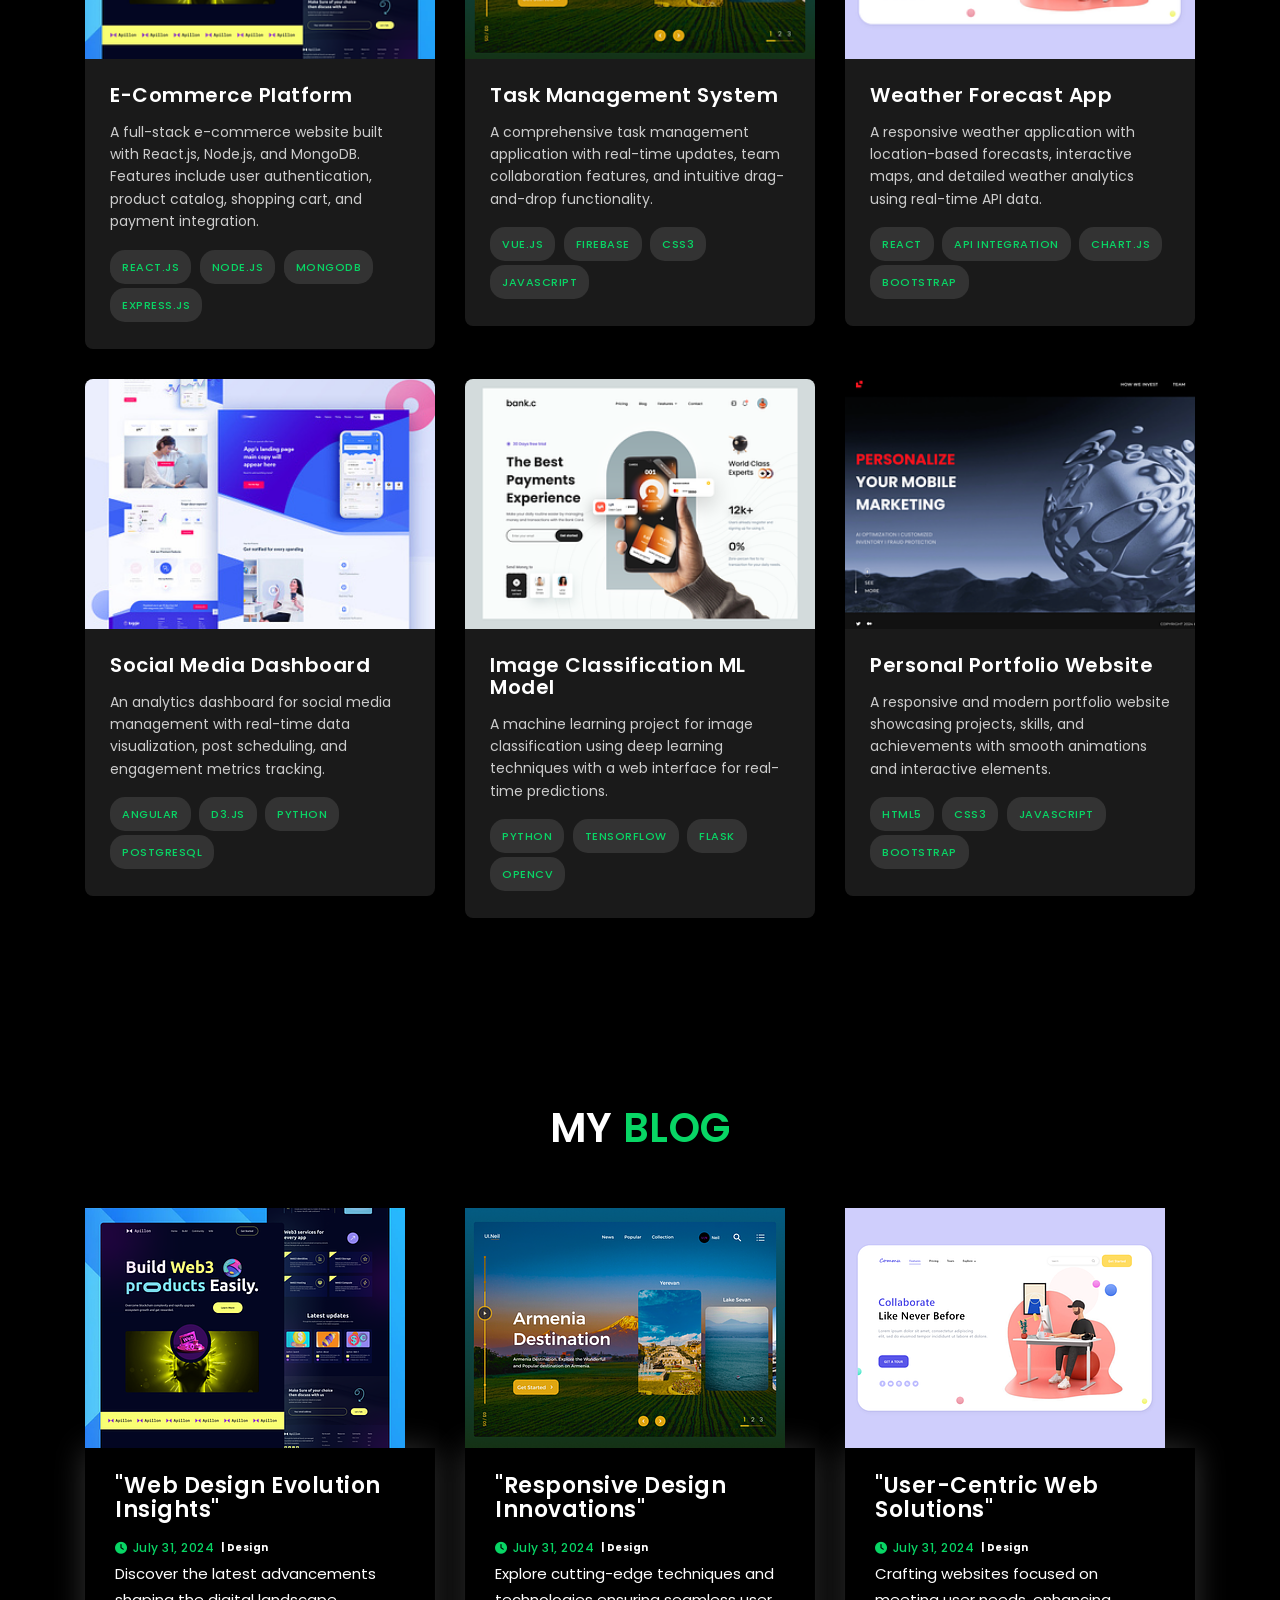
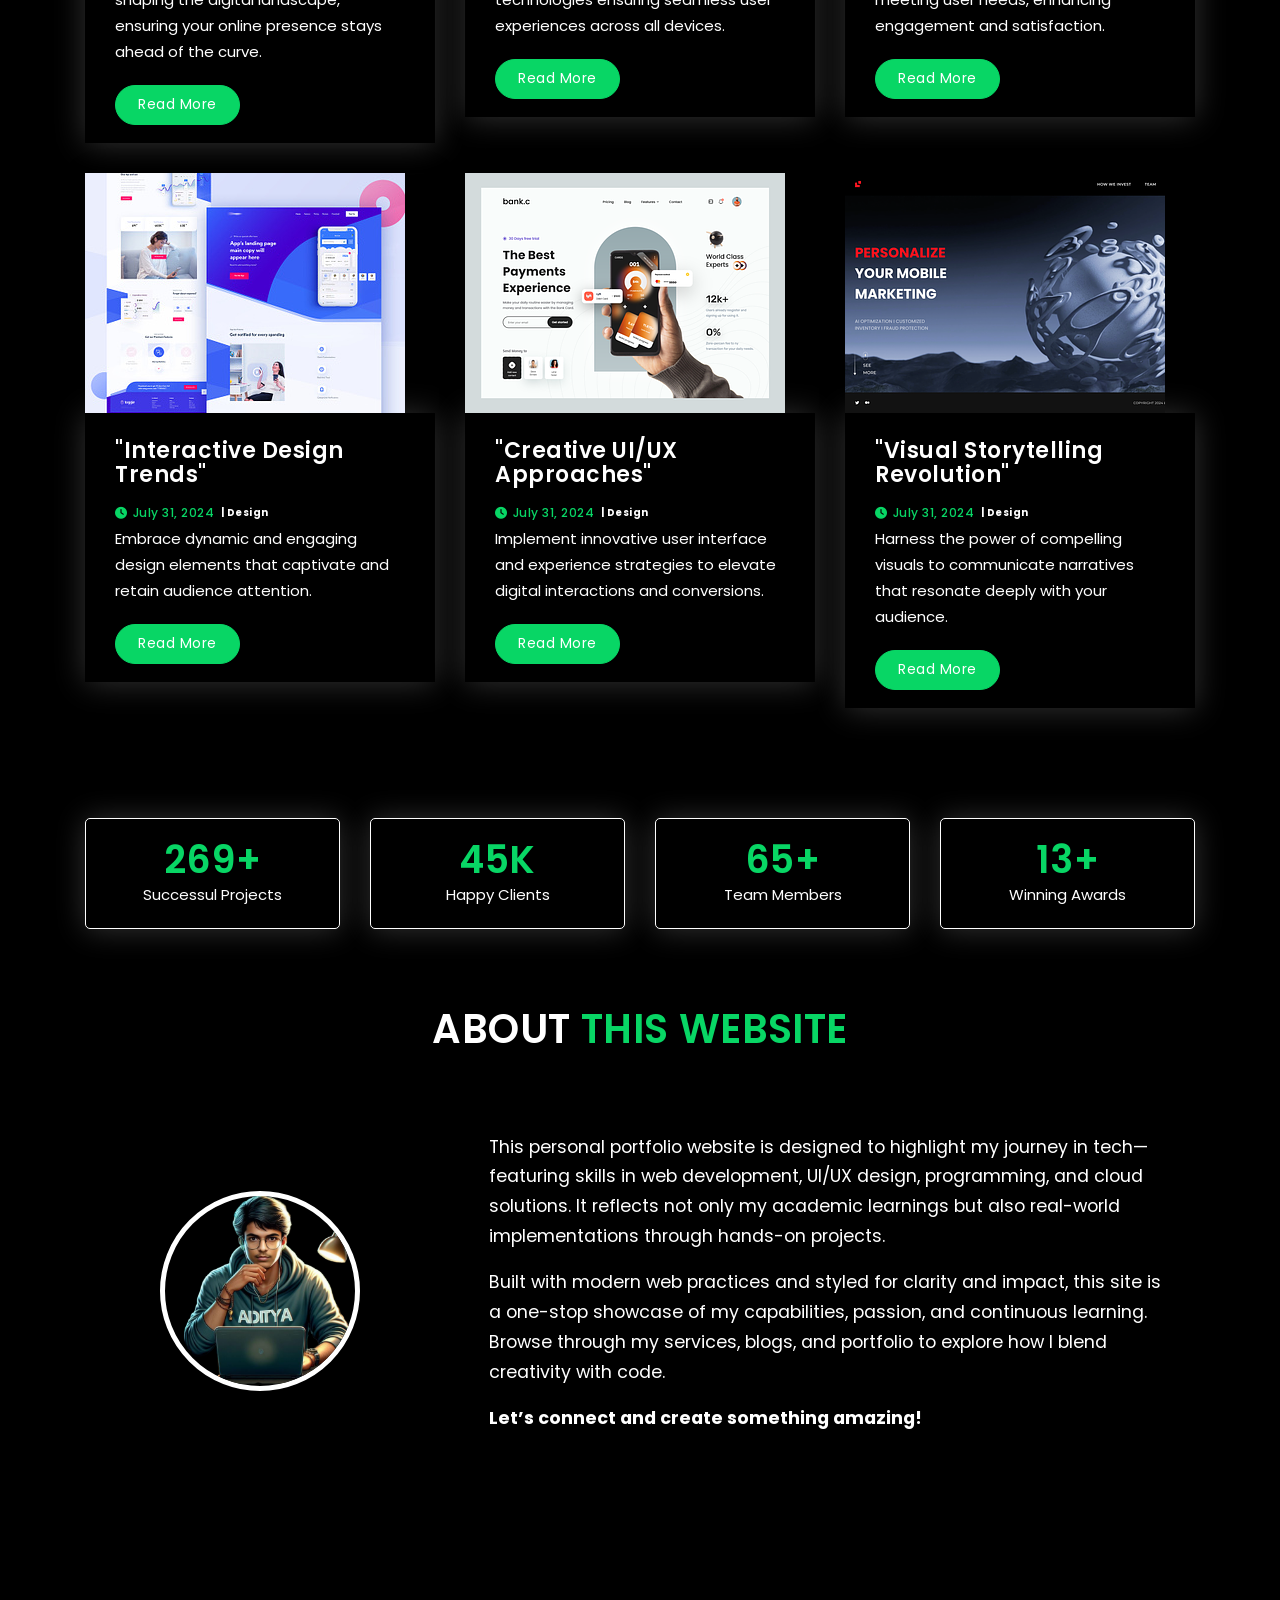
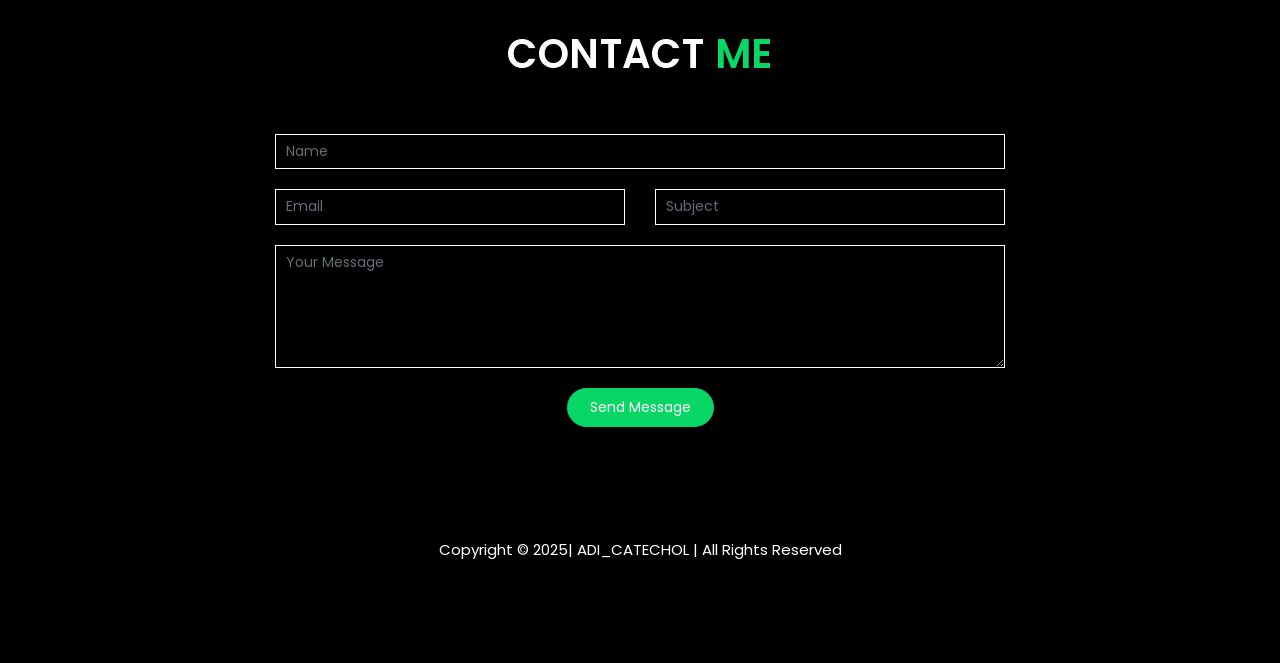
==== commit 669ce75c: "Update index.html" ====
--- a/index.html
+++ b/index.html
@@ -15,7 +15,7 @@
 		
 		<!-- Fonts -->
 		<link rel="stylesheet" type="text/css" href="assets/fonts/font-awesome.min.css">
-		<!-- Font Awesome CDN for latest icons -->
+		<!-- Font Awesome CDN for latest icon -->
 		<link rel="stylesheet" href="https://cdnjs.cloudflare.com/ajax/libs/font-awesome/6.0.0/css/all.min.css">
 		
 		<!-- Icon -->
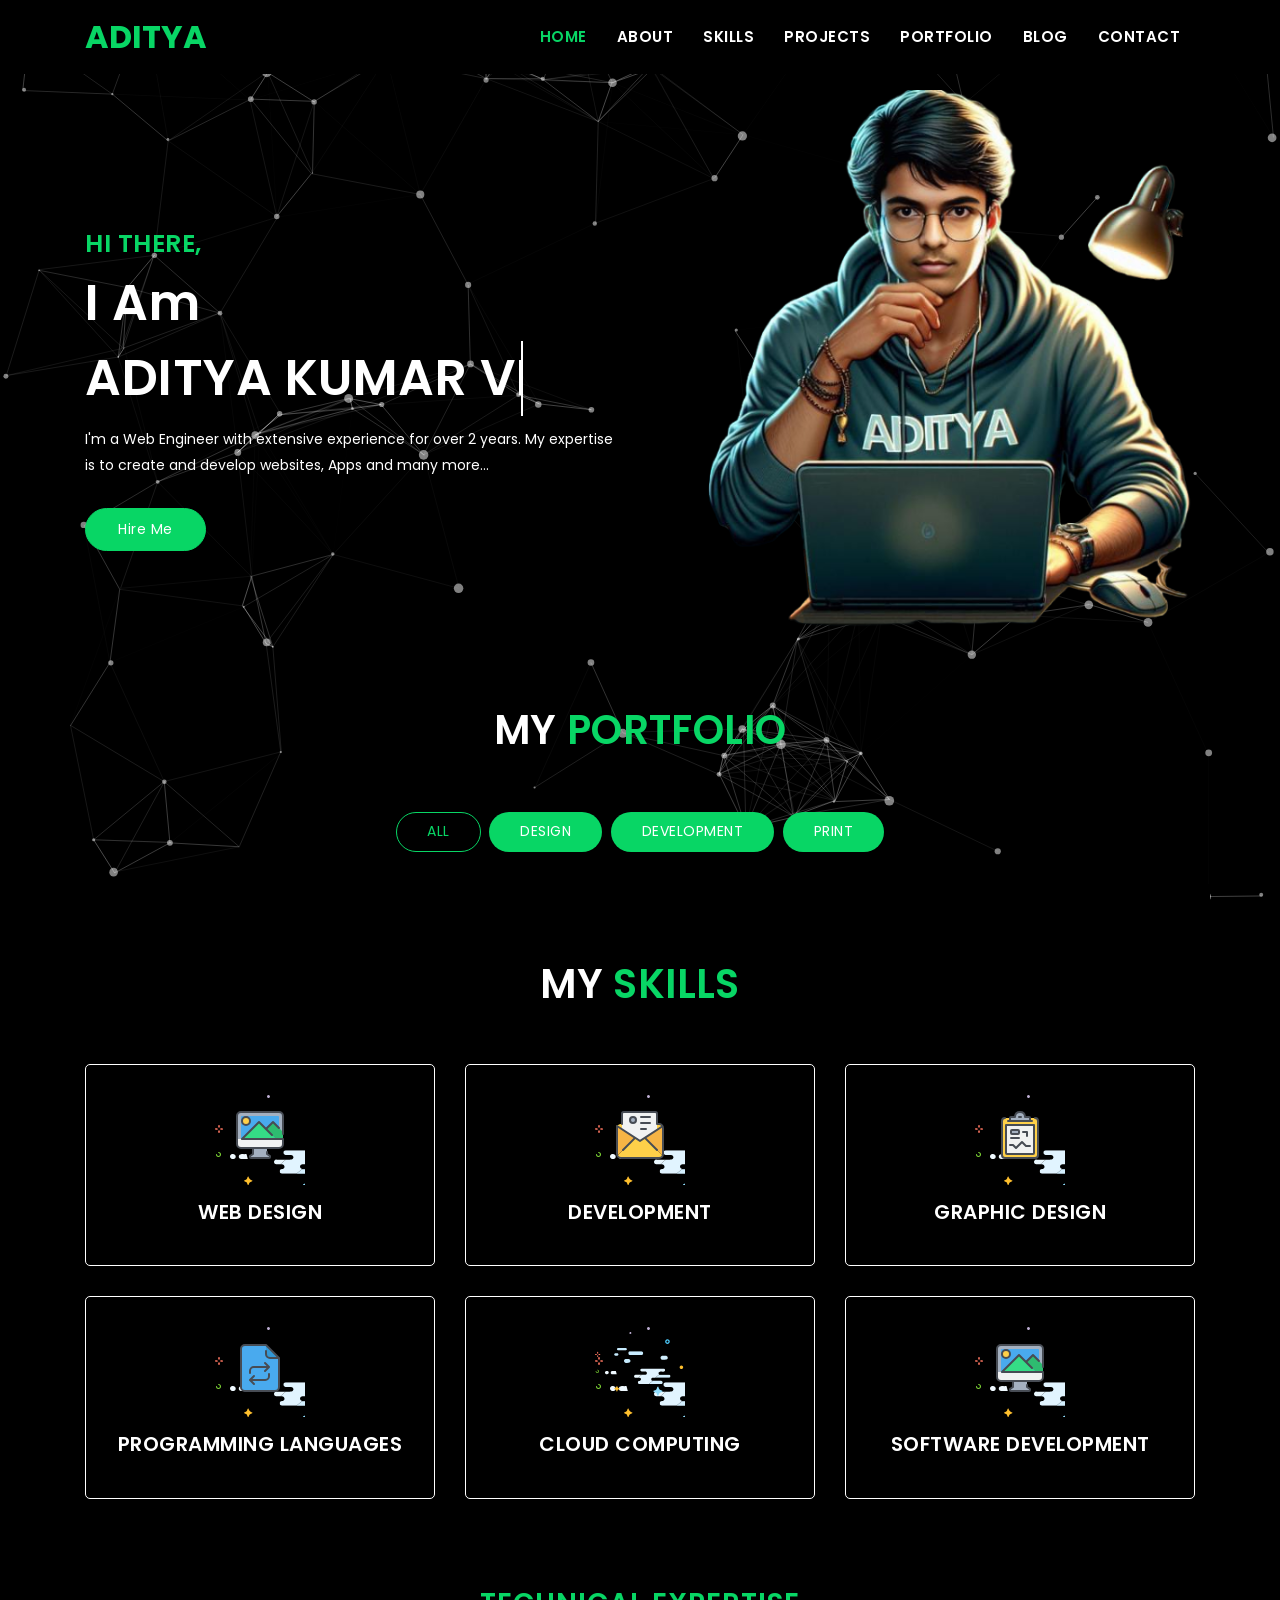
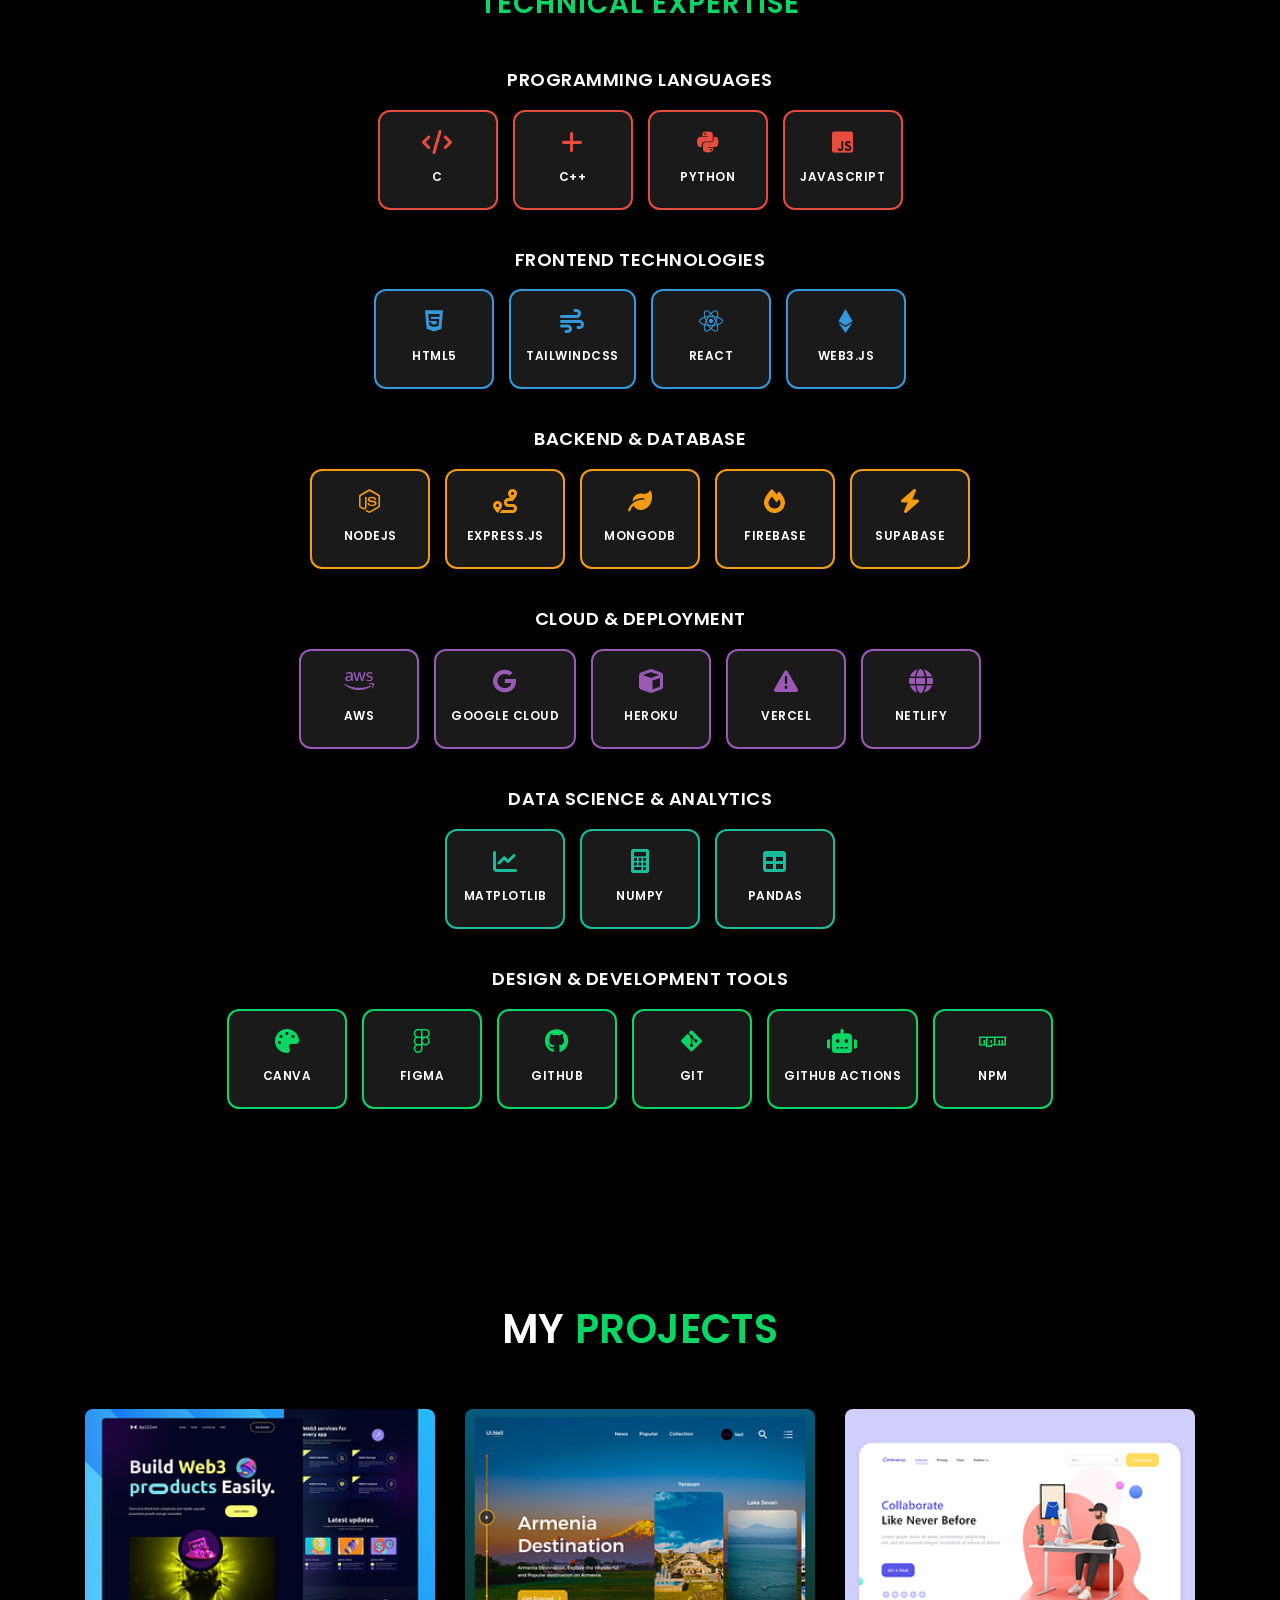
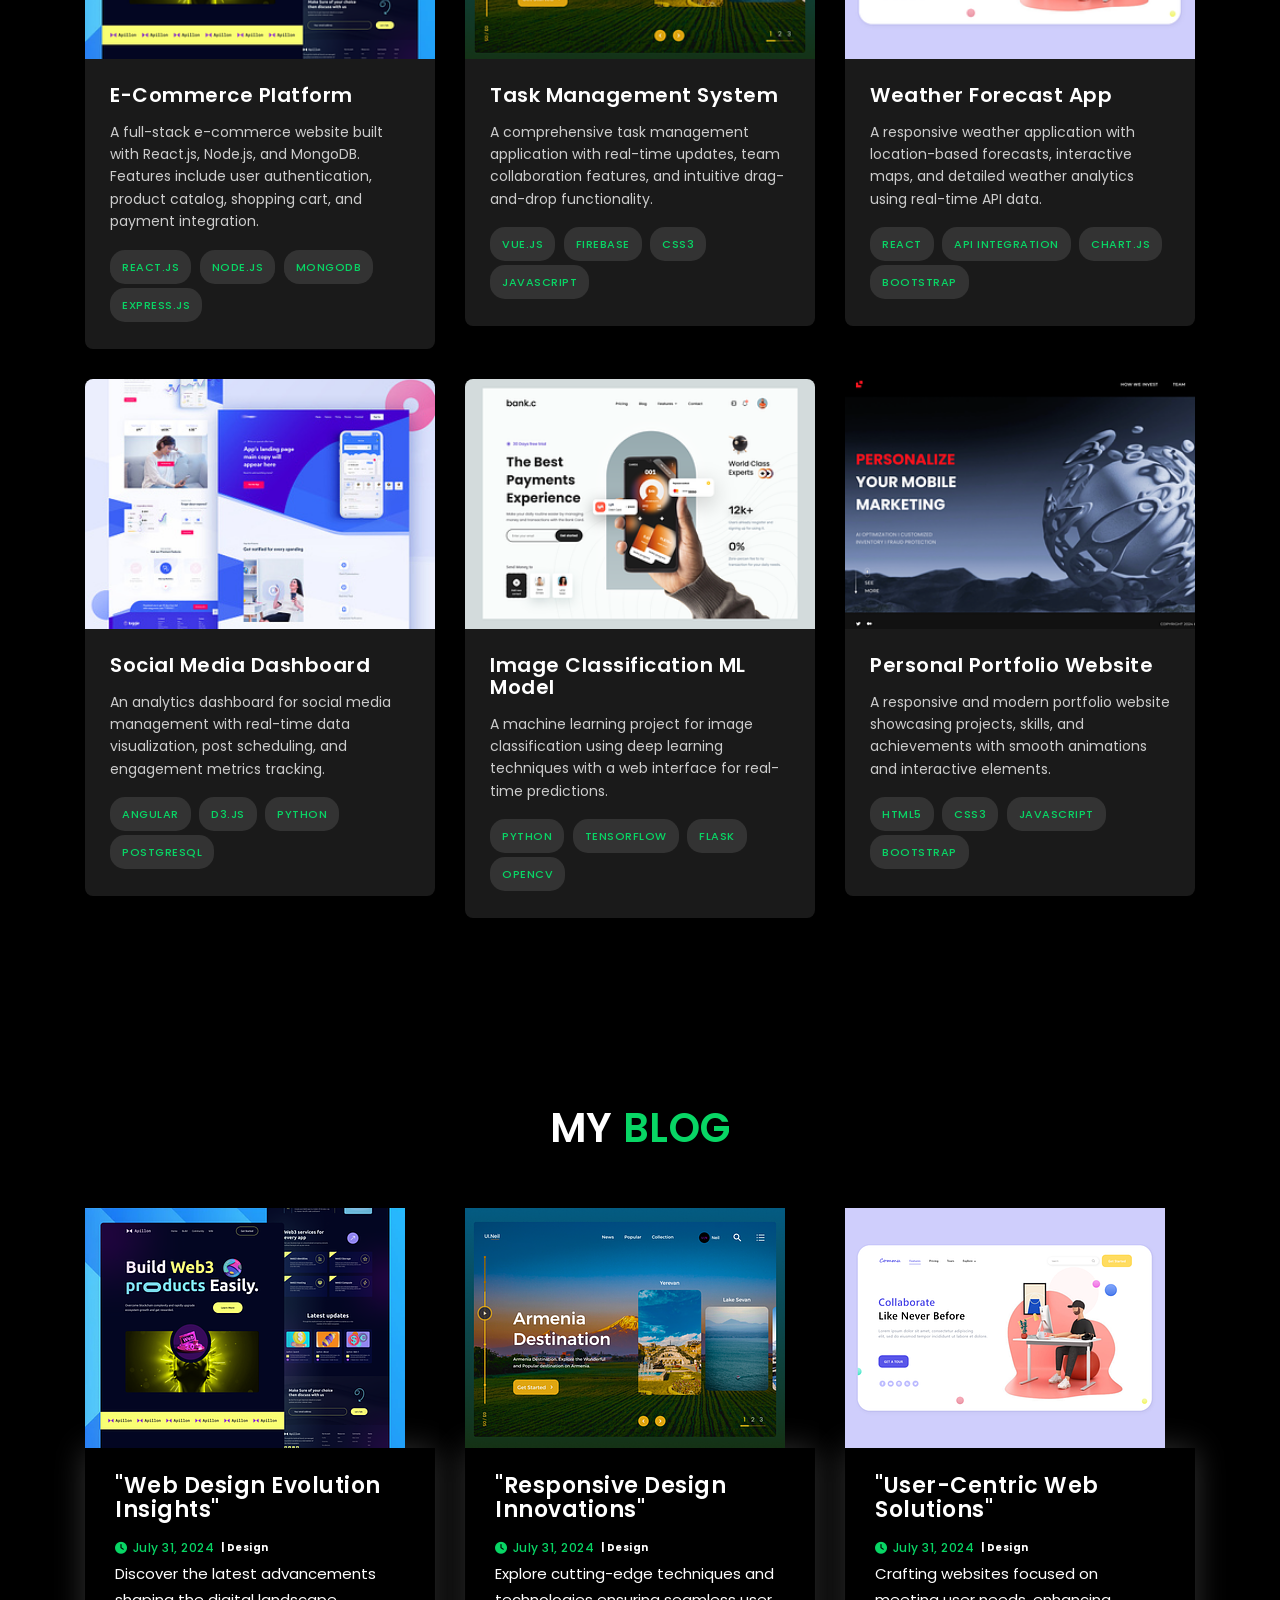
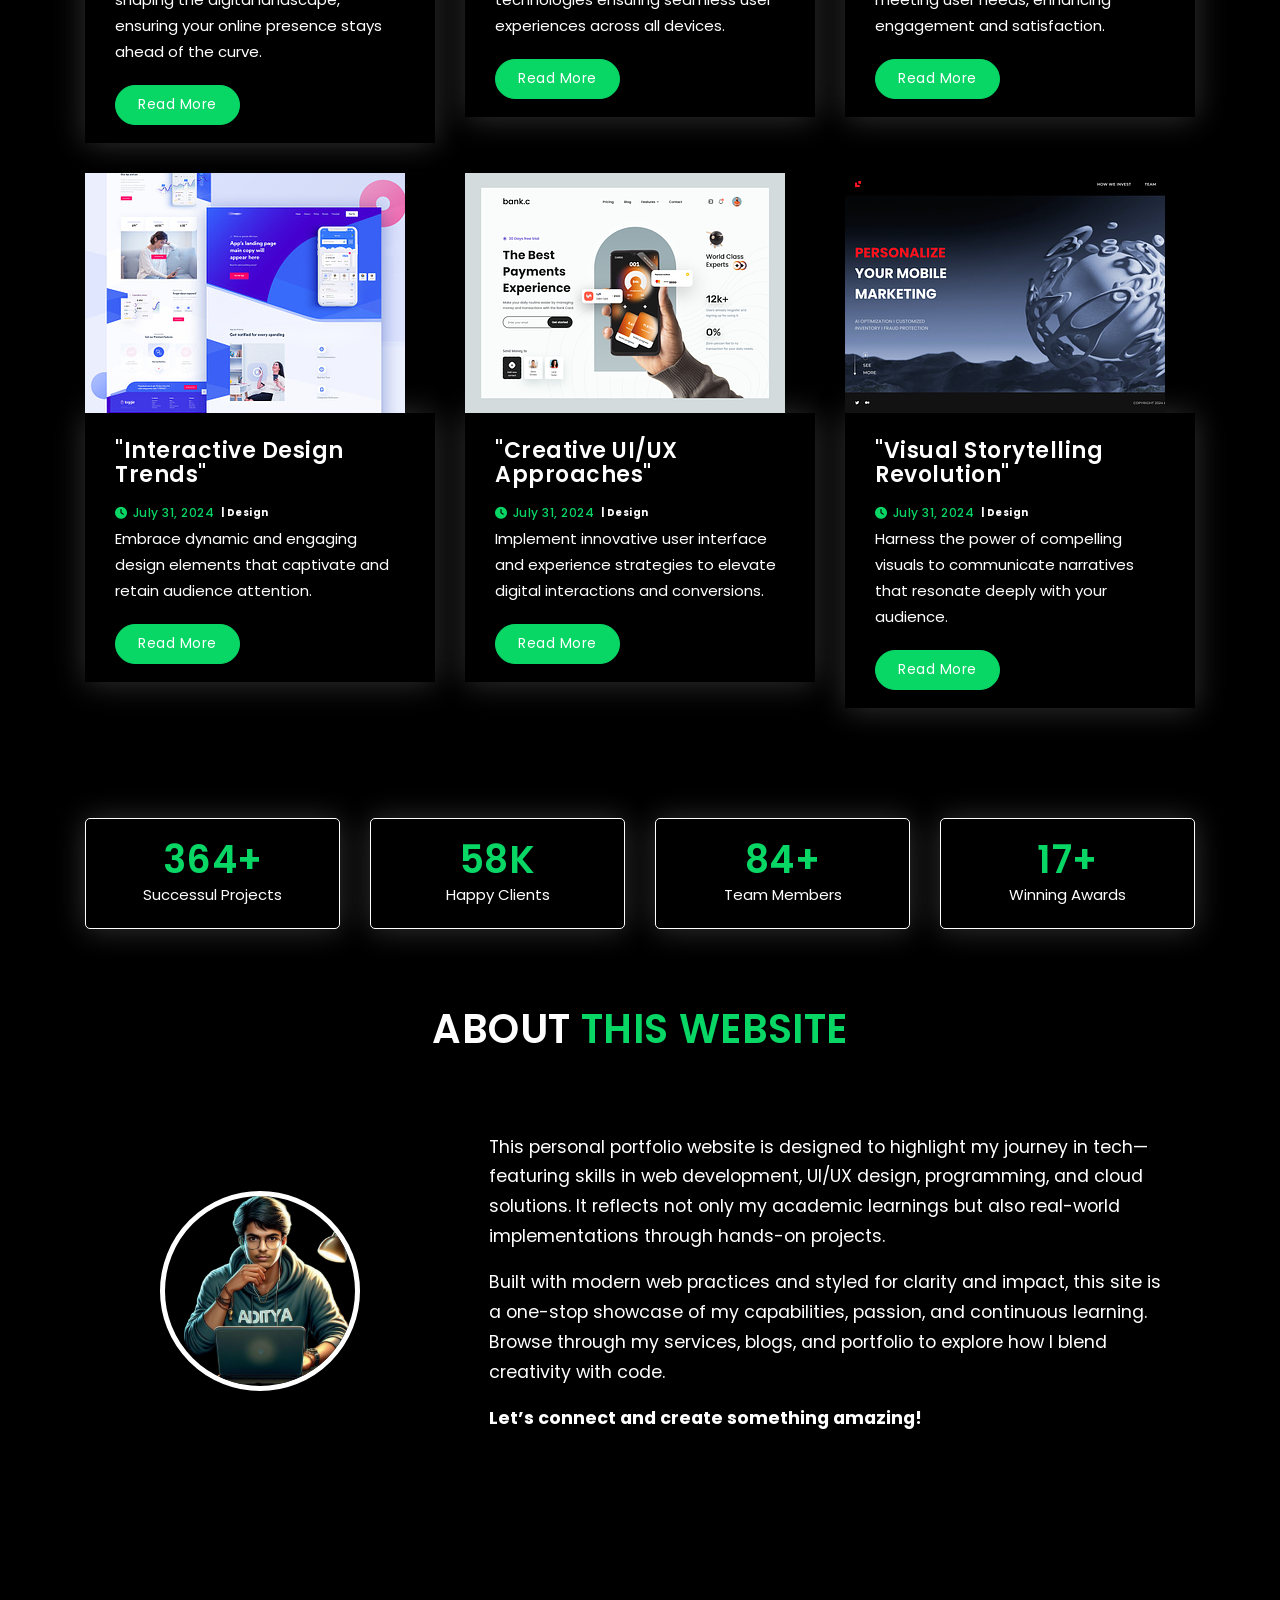
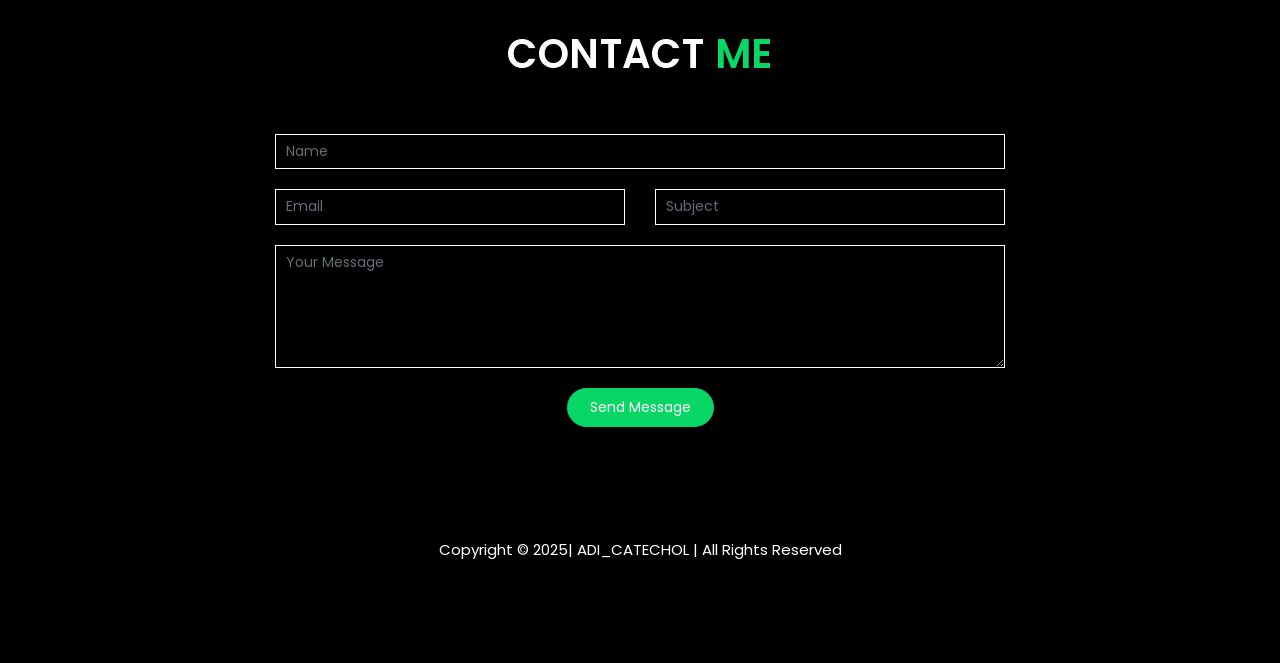
==== commit b1d21664: "Update index.html" ====
--- a/index.html
+++ b/index.html
@@ -28,7 +28,7 @@
 		<link rel="stylesheet" type="text/css" href="assets/css/owl.carousel.min.css">
 		<link rel="stylesheet" type="text/css" href="assets/css/owl.theme.default.min.css">
 		
-		<!-- Nivo Lightbox -->
+		<!-- Nivo  Lightbox -->
 		<link rel="stylesheet" type="text/css" href="assets/css/nivo-lightbox.css" >
 		
 		<!-- Text-animated -->
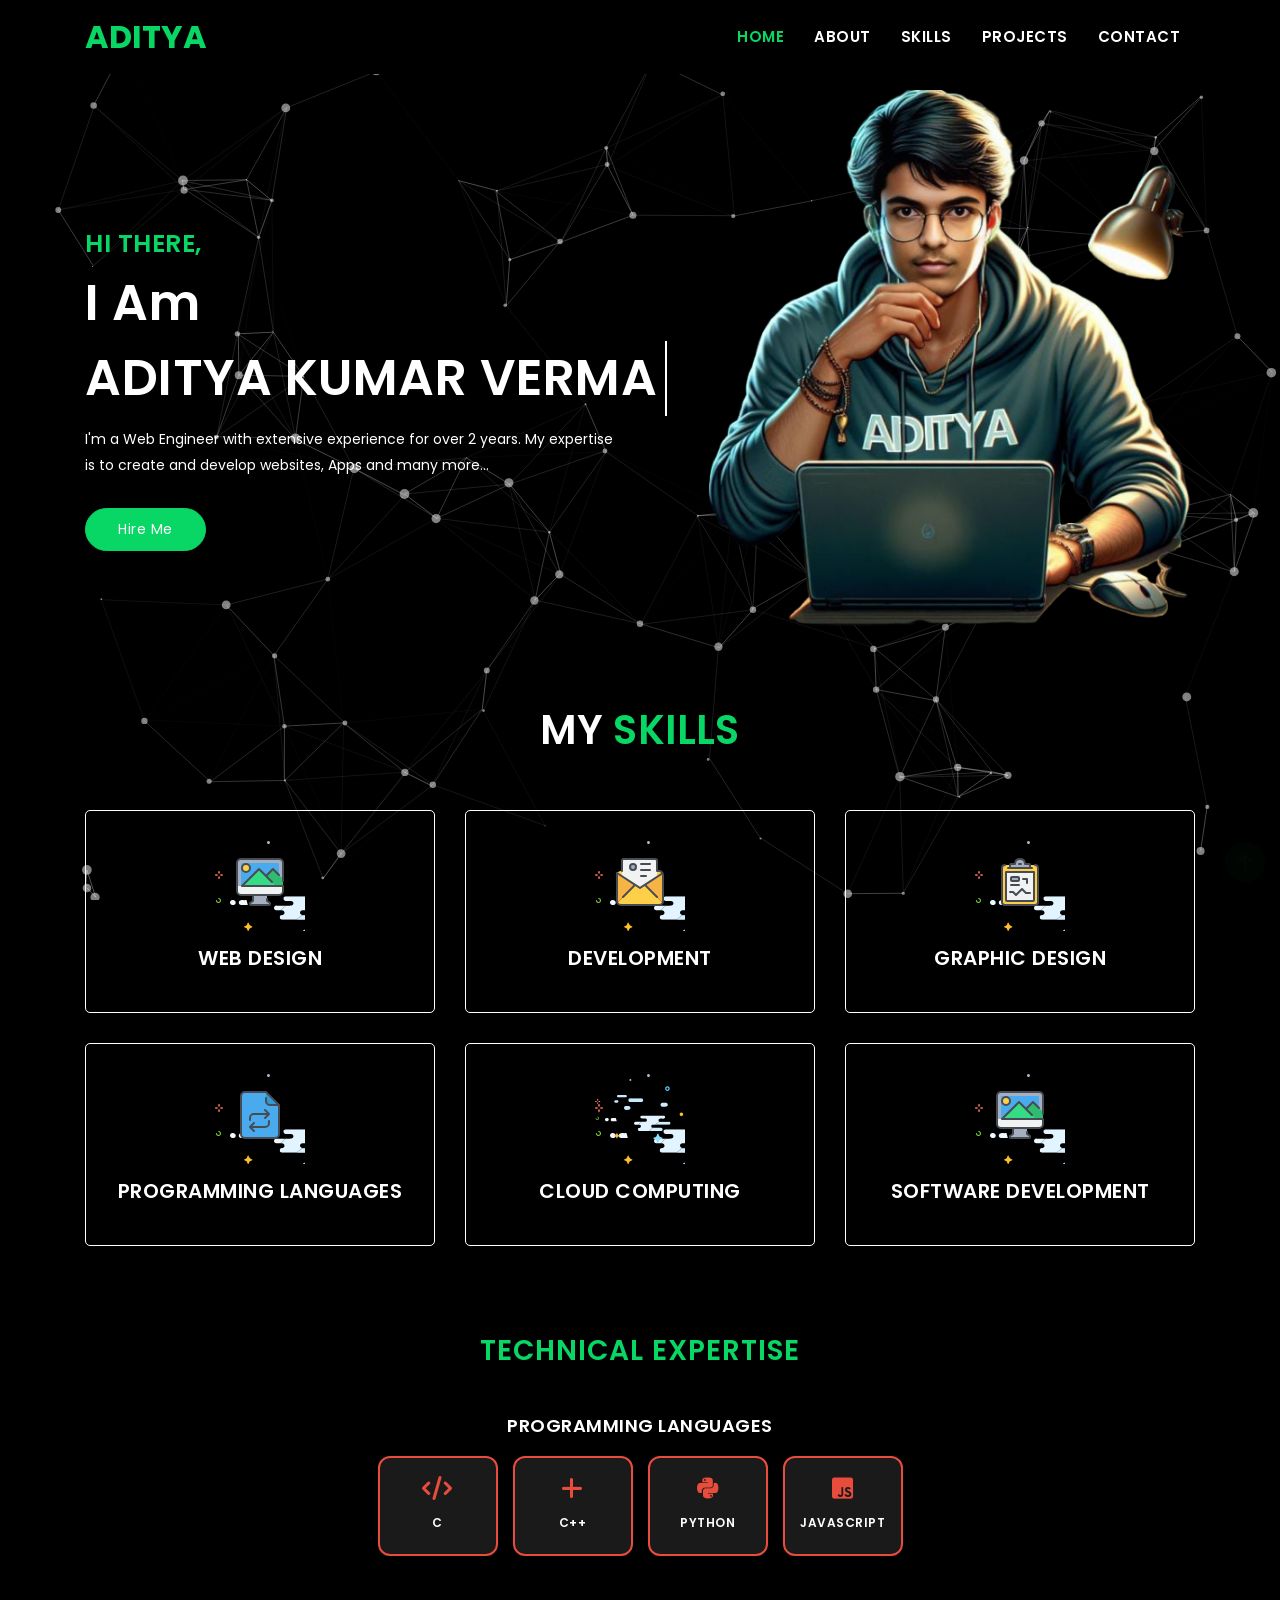
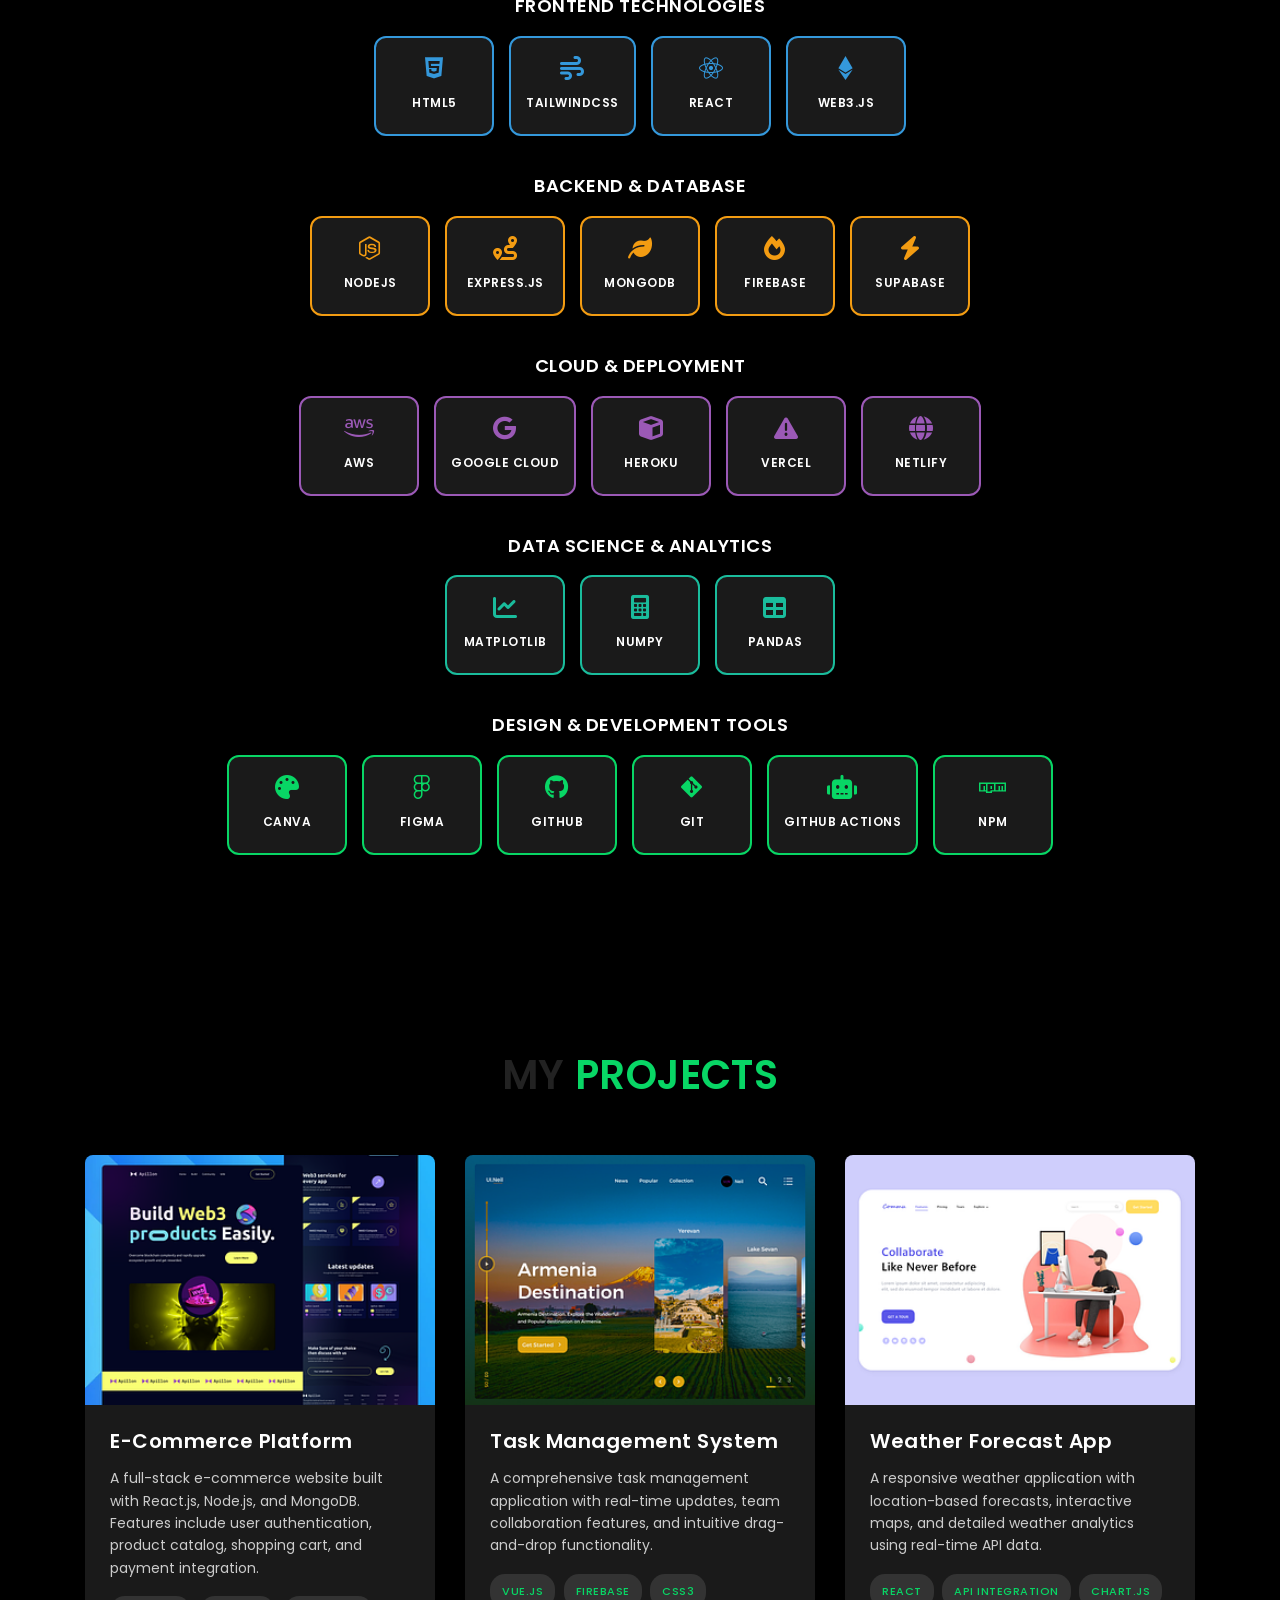
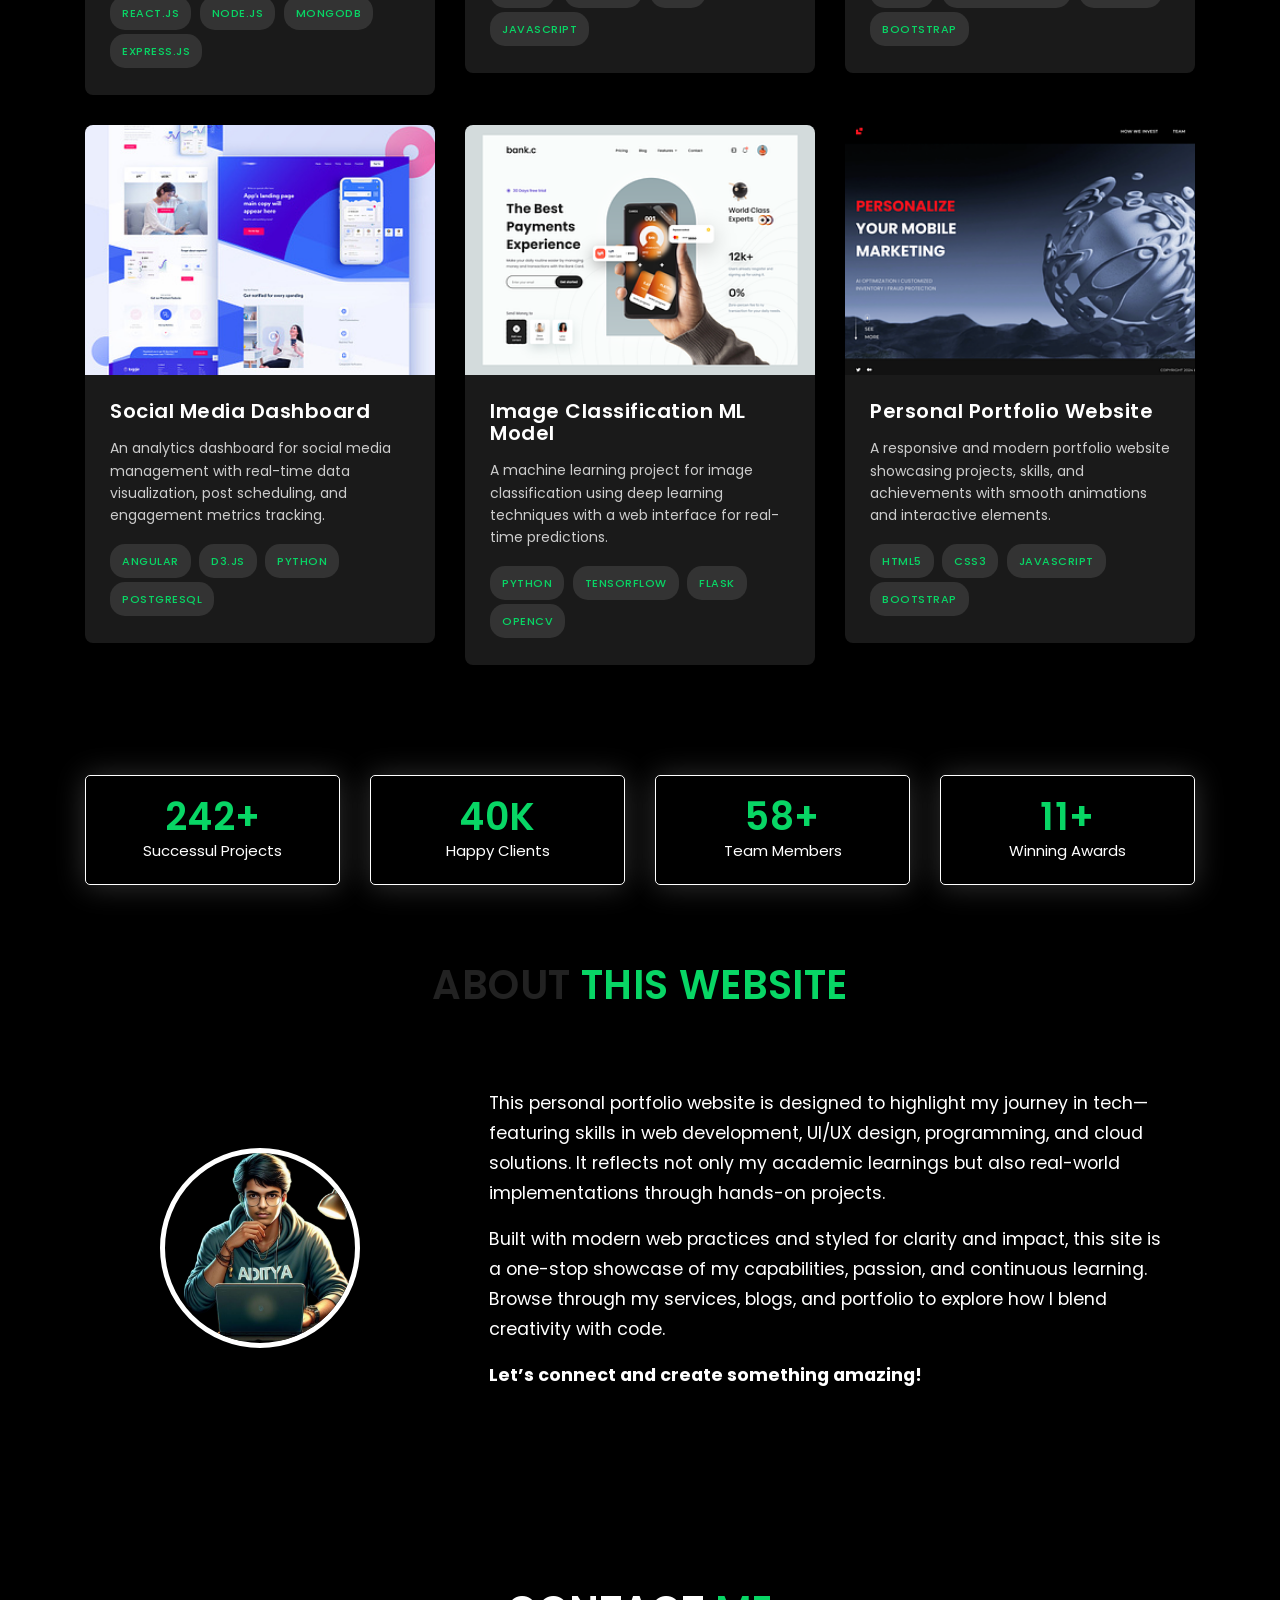
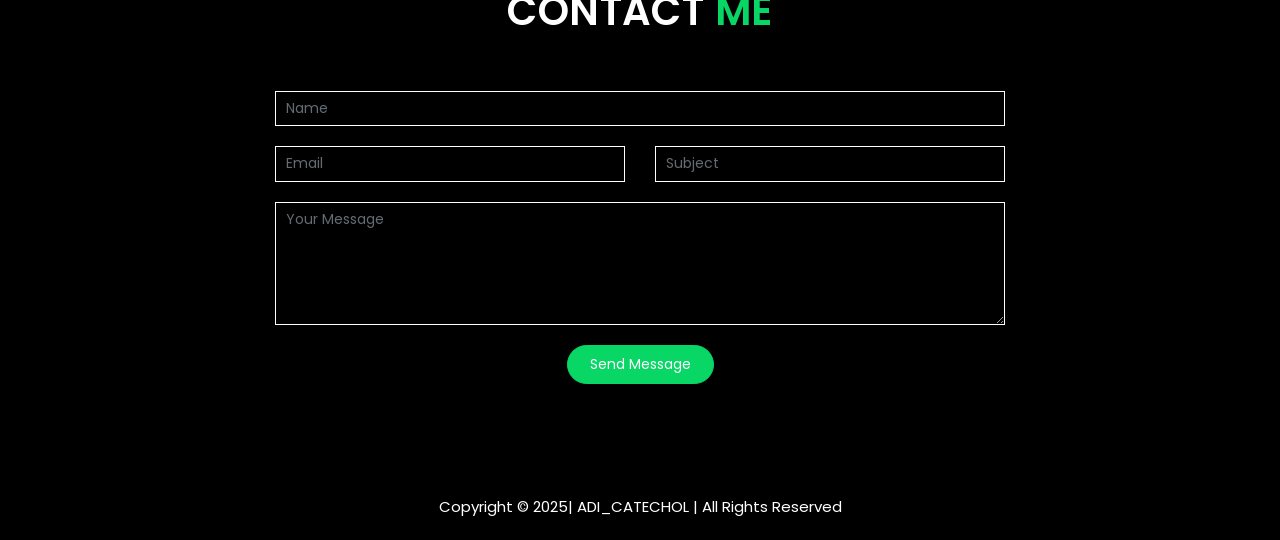
==== commit 8d747c7a: "removed portfolio section" ====
--- a/index.html
+++ b/index.html
@@ -15,7 +15,7 @@
 		
 		<!-- Fonts -->
 		<link rel="stylesheet" type="text/css" href="assets/fonts/font-awesome.min.css">
-		<!-- Font Awesome CDN for latest icon -->
+		<!-- Font Awesome CDN for latest icons -->
 		<link rel="stylesheet" href="https://cdnjs.cloudflare.com/ajax/libs/font-awesome/6.0.0/css/all.min.css">
 		
 		<!-- Icon -->
@@ -28,7 +28,7 @@
 		<link rel="stylesheet" type="text/css" href="assets/css/owl.carousel.min.css">
 		<link rel="stylesheet" type="text/css" href="assets/css/owl.theme.default.min.css">
 		
-		<!-- Nivo  Lightbox -->
+		<!-- Nivo Lightbox -->
 		<link rel="stylesheet" type="text/css" href="assets/css/nivo-lightbox.css" >
 		
 		<!-- Text-animated -->
@@ -79,8 +79,6 @@
 						  <li class="nav-item"><a class="nav-link" href="#about">About</a></li>
 						  <li class="nav-item"><a class="nav-link" href="#services">Skills</a></li>				
 						  <li class="nav-item"><a class="nav-link" href="#projects">Projects</a></li>				
-						  <li class="nav-item"><a class="nav-link" href="#portfolio">Portfolio</a></li>				  			
-						  <li class="nav-item"><a class="nav-link" href="#blog">Blog</a></li>			
 						  <li class="nav-item"><a class="nav-link" href="#contact">Contact</a></li>
 						</ul>
 				    </div>
@@ -121,34 +119,6 @@
 			</section>
 		<!-- Hero Area End -->
 		
-	
-		<!-- Portfolio Section -->
-			<section id="portfolio" class="dark_bg section-padding">
-				<!-- Container Starts -->
-				<div class="container">        
-					<h2 class="section-title wow flipInX" data-wow-delay="0.4s">My <span>Portfolio</span></h2>
-					<div class="row">          
-						<div class="col-md-12">
-							<!-- Portfolio Controller/Buttons -->
-							<div class="controls text-center">
-							  <a class="filter active btn btn-common" data-filter="all">
-								All 
-							  </a>
-							  <a class="filter btn btn-common" data-filter=".design">
-								Design 
-							  </a>
-							  <a class="filter btn btn-common" data-filter=".development">
-								Development
-							  </a>
-							  <a class="filter btn btn-common" data-filter=".print">
-								Print 
-							  </a>
-							</div>
-							<!-- Portfolio Controller/Buttons Ends-->
-						</div>
-
-						
-		
 		<!-- Services Section Start -->
 		<section id="services" class="dark_bg services section-padding">
 			<h2 class="section-title wow flipInX" data-wow-delay="0.4s">My <span>SKILLS</span></h2>
@@ -629,121 +599,6 @@
 		</div>
 	</section>
 	<!-- Projects Section End -->
-		
-	
-		
-		
-		<!-- START BLOG -->
-			<div id="blog" class="dark_bg blog-area section-padding">
-				<h2 class="section-title wow flipInX" data-wow-delay="0.4s">My <span>Blog</span></h2>
-				<div class="container">							
-					<div class="row">
-						<div class="col-lg-4 col-md-4 col-xs-12">
-							<div class="single_blog wow fadeInLeft">
-								<div class="blog-thumb">
-									<div class="blog-image">
-									   <a href="#"><img src="assets/img/b4.png" class="img-responsive" alt=""/></a>
-									</div>
-									<div class="blog-info">
-										<a href="#"><h4>
-											"Web Design Evolution Insights"</h4></a>
-										<small><i class="fa fa-clock-o"></i>July 31, 2024</small>
-										<span>| Design</span>											
-										<p>Discover the latest advancements shaping the digital landscape, ensuring your online presence stays ahead of the curve.</p>
-										<a href="#" class="btn blog_btn btn-secondary">Read More</a>
-									</div>
-								</div>
-							</div>
-						</div>
-						<div class="col-lg-4 col-md-4 col-xs-12">
-							<div class="single_blog wow fadeInUp">
-								<div class="blog-thumb">
-									<div class="blog-image">
-									   <a href="#"><img src="assets/img/b3.png" class="img-responsive" alt=""/></a>
-									</div>
-									<div class="blog-info">
-										<a href="#"><h4>"Responsive Design Innovations"</h4></a>
-										<small><i class="fa fa-clock-o"></i>July 31, 2024</small>
-										<span>| Design</span>											
-										<p> Explore cutting-edge techniques and technologies ensuring seamless user experiences across all devices.</p>
-										<a href="#" class="btn blog_btn btn-secondary">Read More</a>
-									</div>
-								</div>
-							</div>
-						</div>
-						<div class="col-lg-4 col-md-4 col-xs-12">
-							<div class="single_blog wow fadeInRight">
-								<div class="blog-thumb">
-									<div class="blog-image">
-									   <a href="#"><img src="assets/img/b5.png" class="img-responsive" alt=""/></a>
-									</div>
-									<div class="blog-info">
-										<a href="#"><h4>"User-Centric Web Solutions"</h4></a>
-										<small><i class="fa fa-clock-o"></i>July 31, 2024</small>
-										<span>| Design</span>											
-										<p> Crafting websites focused on meeting user needs, enhancing engagement and satisfaction.</p>
-										<a href="#" class="btn blog_btn btn-secondary">Read More</a>
-									</div>
-								</div>
-							</div>
-						</div>
-					</div>
-				</div><!--- END CONTAINER -->	
-
-				<div class="container">							
-					<div class="row">
-						<div class="col-lg-4 col-md-4 col-xs-12">
-							<div class="single_blog wow fadeInLeft">
-								<div class="blog-thumb">
-									<div class="blog-image">
-									   <a href="#"><img src="assets/img/b8.jpg" class="img-responsive" alt=""/></a>
-									</div>
-									<div class="blog-info">
-										<a href="#"><h4>"Interactive Design Trends"</h4></a>
-										<small><i class="fa fa-clock-o"></i>July 31, 2024</small>
-										<span>| Design</span>											
-										<p> Embrace dynamic and engaging design elements that captivate and retain audience attention.</p>
-										<a href="#" class="btn blog_btn btn-secondary">Read More</a>
-									</div>
-								</div>
-							</div>
-						</div>
-						<div class="col-lg-4 col-md-4 col-xs-12">
-							<div class="single_blog wow fadeInUp">
-								<div class="blog-thumb">
-									<div class="blog-image">
-									   <a href="#"><img src="assets/img/b7.png" class="img-responsive" alt=""/></a>
-									</div>
-									<div class="blog-info">
-										<a href="#"><h4>"Creative UI/UX Approaches"</h4></a>
-										<small><i class="fa fa-clock-o"></i>July 31, 2024</small>
-										<span>| Design</span>											
-										<p>Implement innovative user interface and experience strategies to elevate digital interactions and conversions.</p>
-										<a href="#" class="btn blog_btn btn-secondary">Read More</a>
-									</div>
-								</div>
-							</div>
-						</div>
-						<div class="col-lg-4 col-md-4 col-xs-12">
-							<div class="single_blog wow fadeInRight">
-								<div class="blog-thumb">
-									<div class="blog-image">
-									   <a href="#"><img src="assets/img/b2.png" class="img-responsive" alt=""/></a>
-									</div>
-									<div class="blog-info">
-										<a href="#"><h4>"Visual Storytelling Revolution"</h4></a>
-										<small><i class="fa fa-clock-o"></i>July 31, 2024</small>
-										<span>| Design</span>											
-										<p>Harness the power of compelling visuals to communicate narratives that resonate deeply with your audience.</p>
-										<a href="#" class="btn blog_btn btn-secondary">Read More</a>
-									</div>
-								</div>
-							</div>
-						</div>
-					</div>
-				</div><!--- END CONTAINER -->	
-			</div>
-		<!-- END BLOG -->
 
            	<!-- Funfacts Section Start -->
 			<section class="dark_bg funfacts-area pb_80 ">
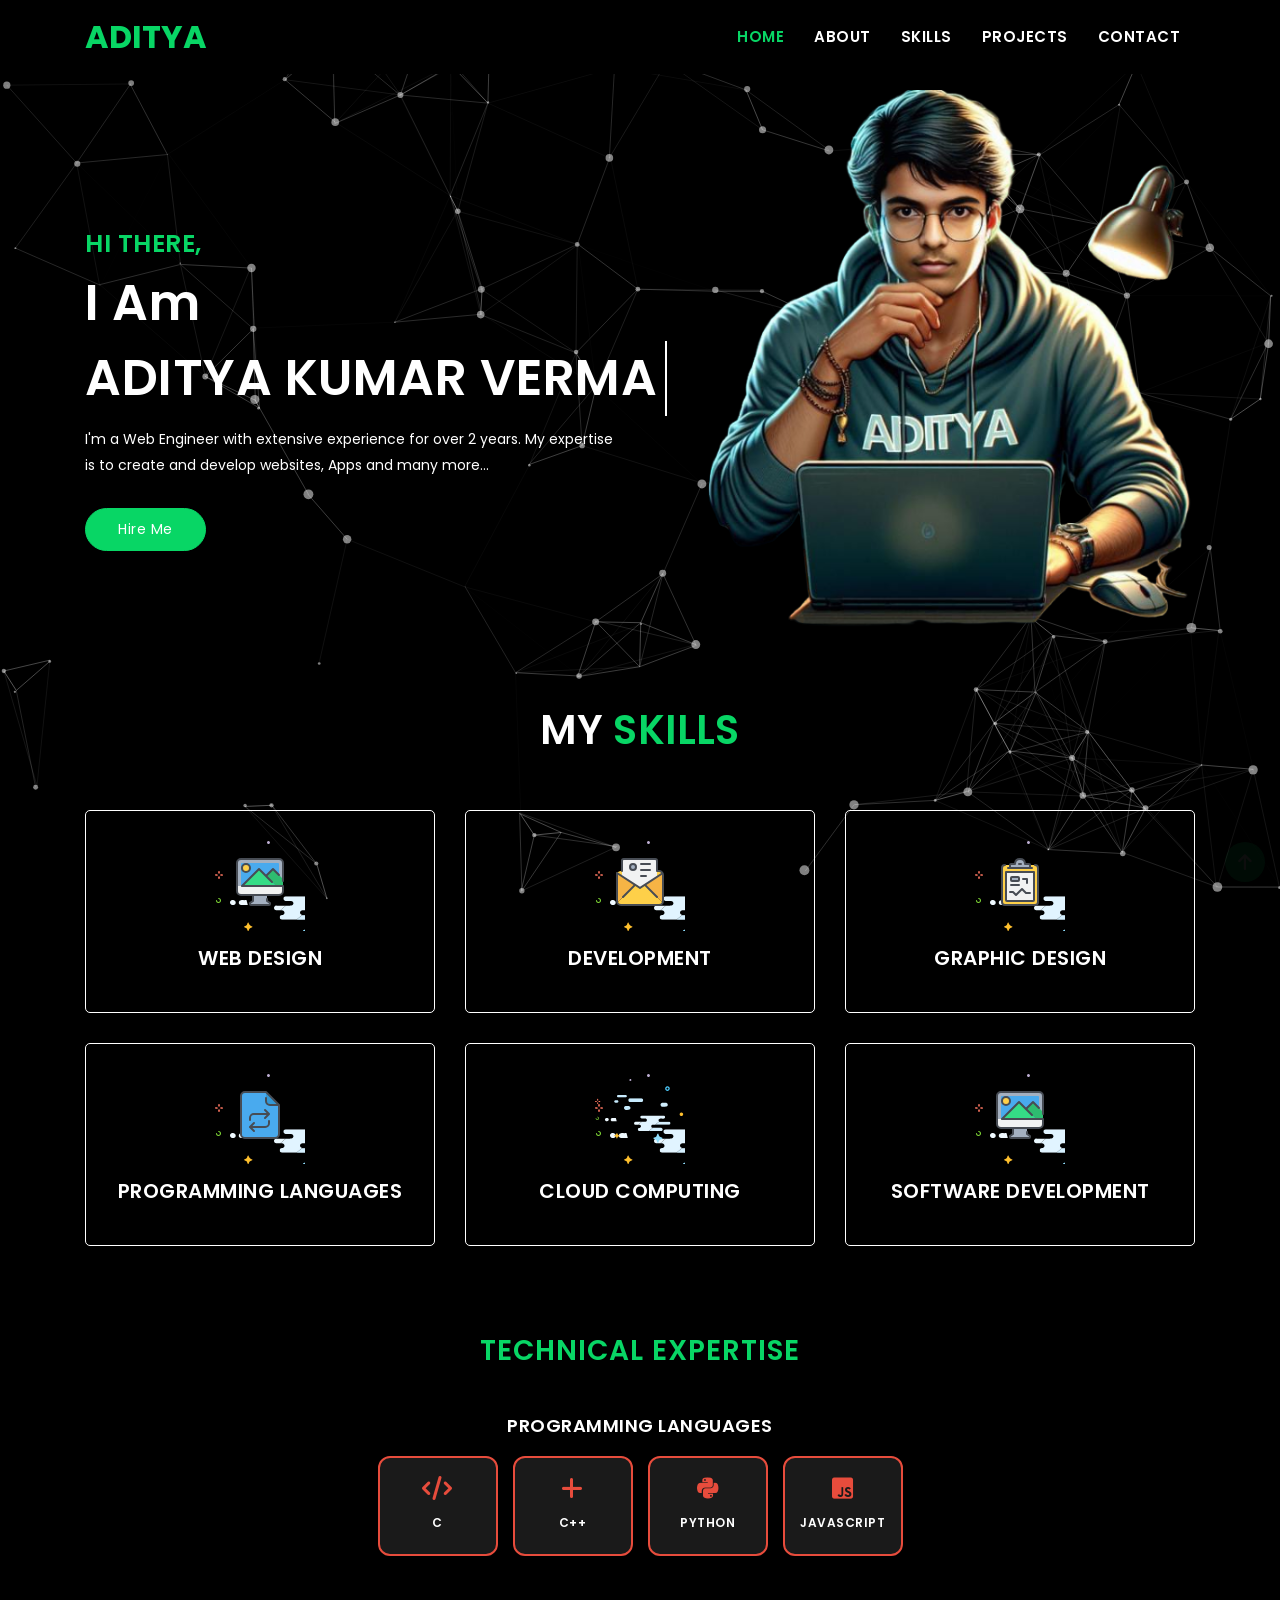
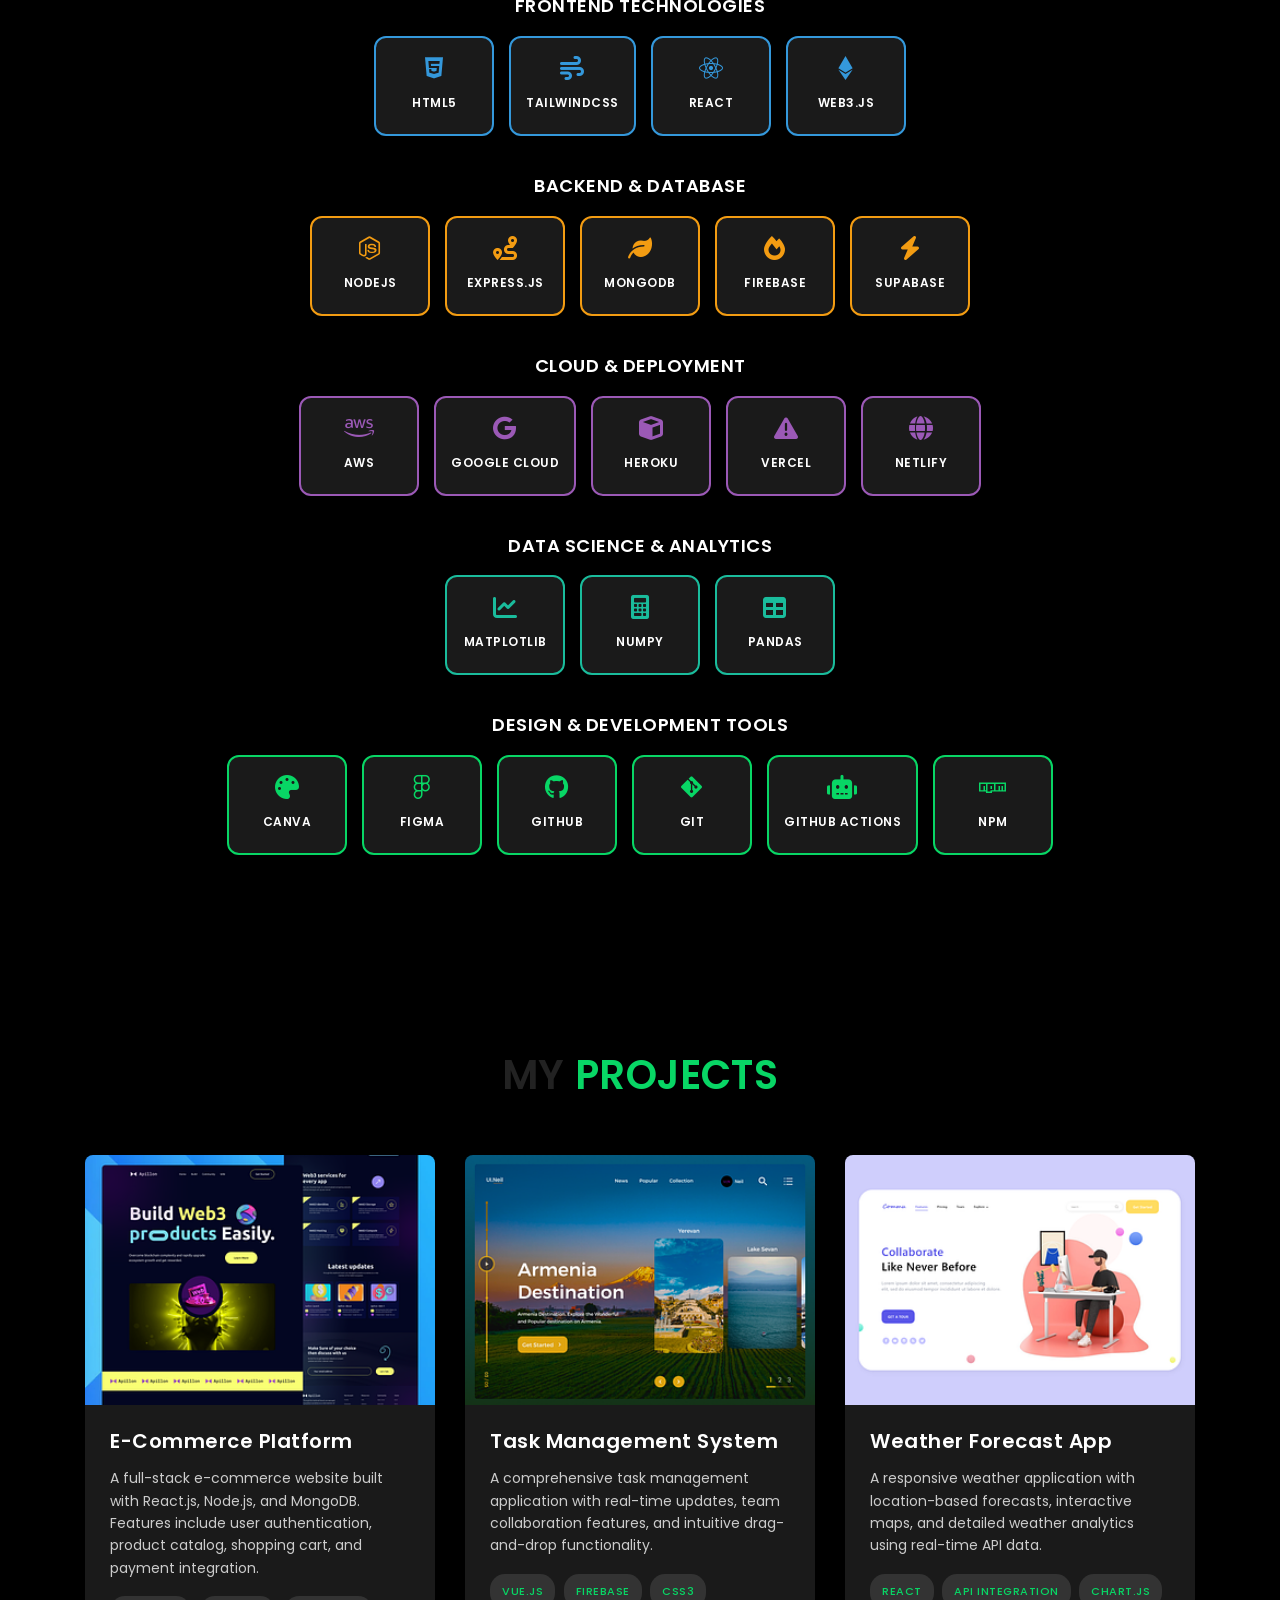
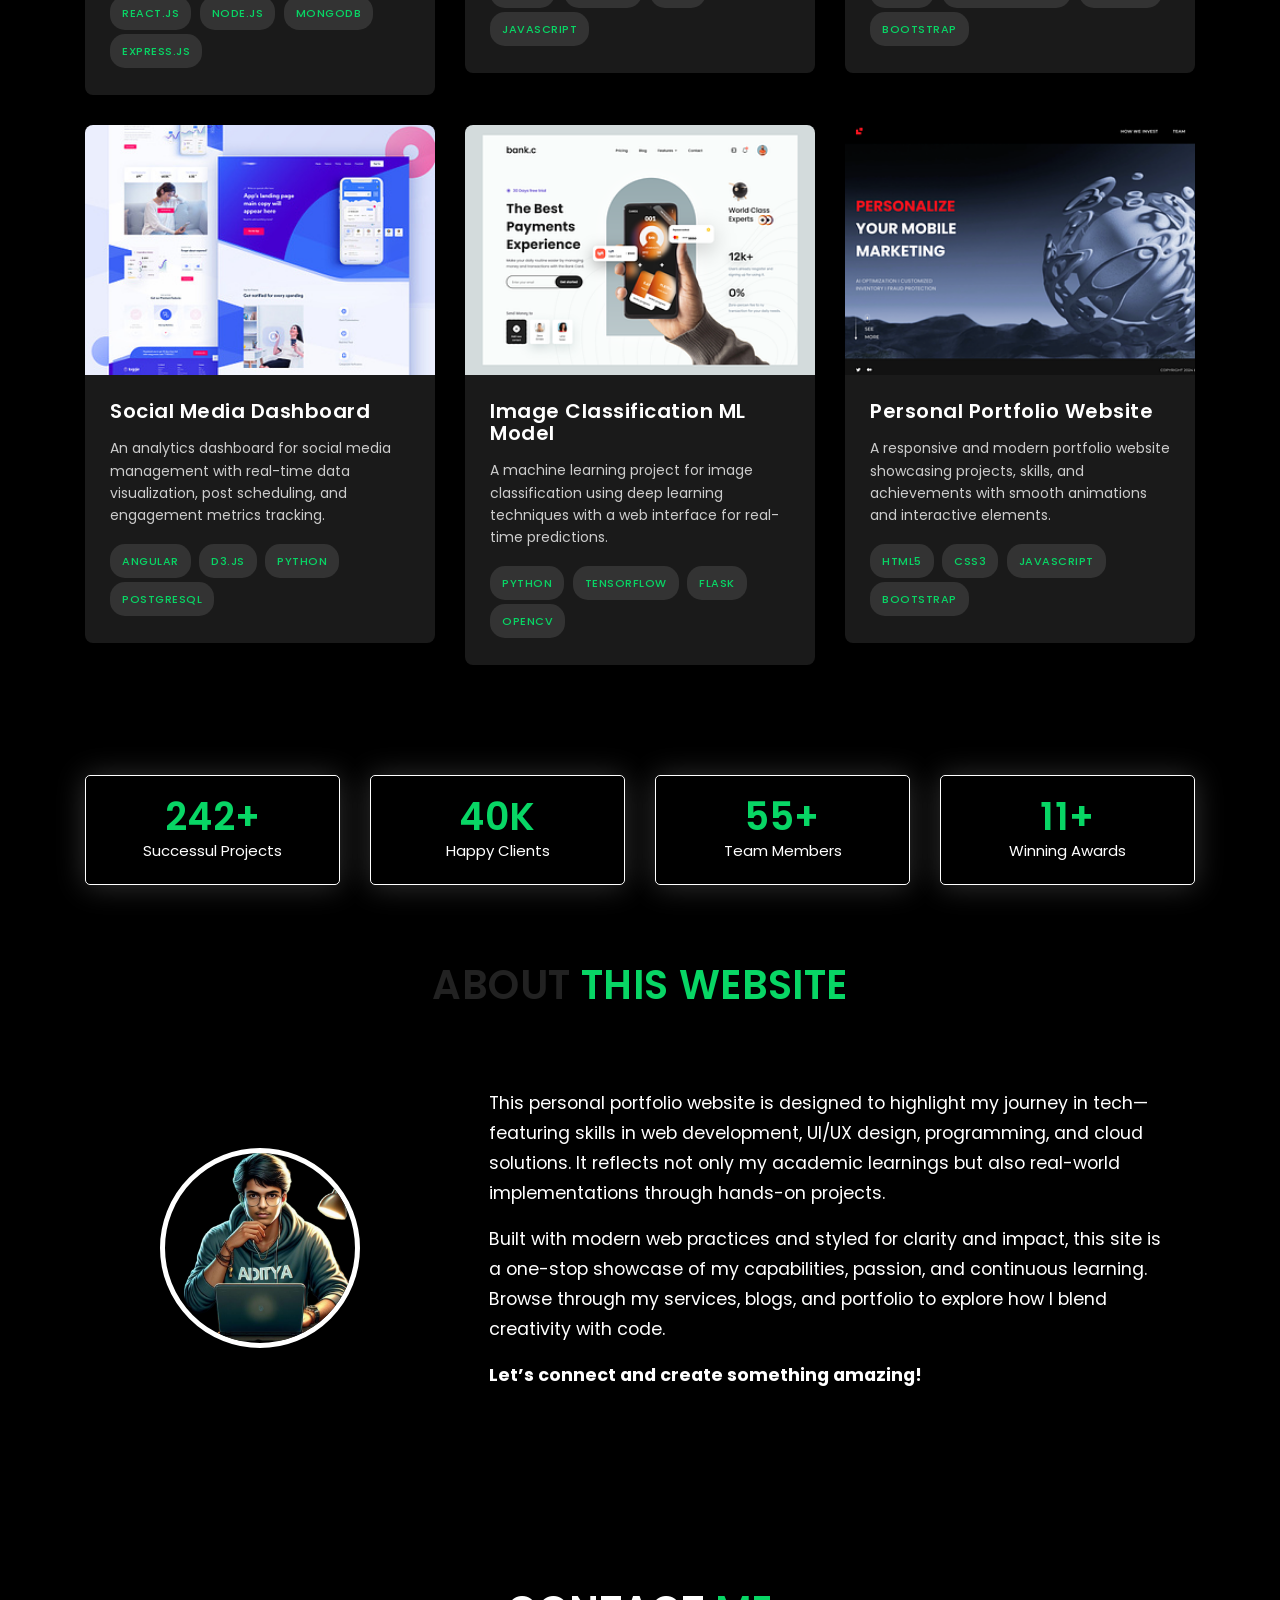
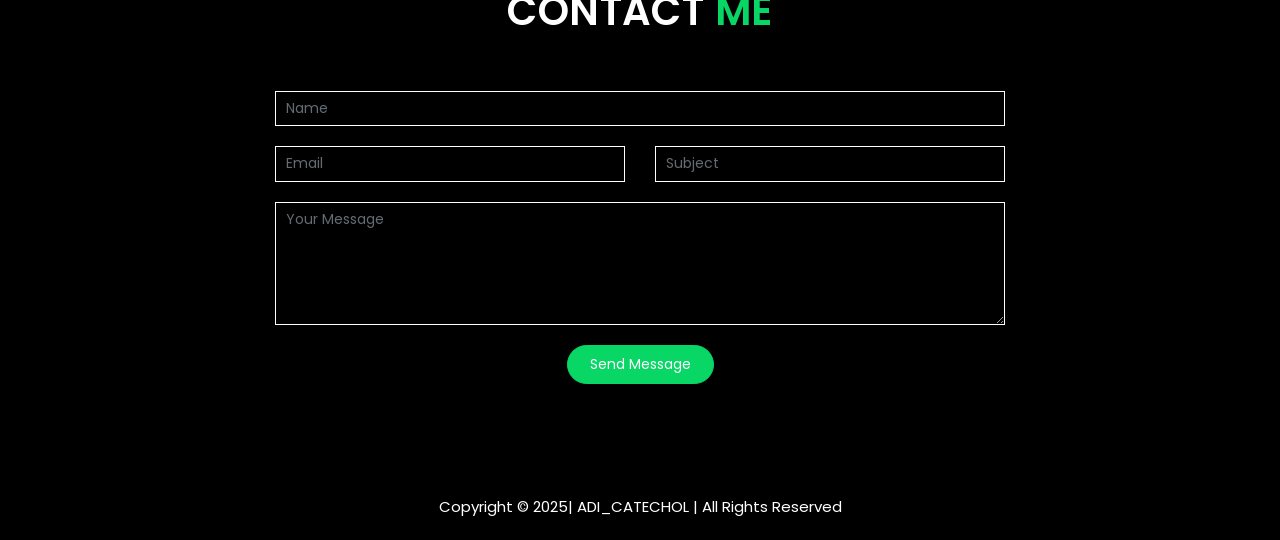
==== commit 5798c2e1: "Merge branch 'pypi' of https://github.com/skvinderr/Portfolio into pypi" ====
--- a/index.html
+++ b/index.html
@@ -15,7 +15,7 @@
 		
 		<!-- Fonts -->
 		<link rel="stylesheet" type="text/css" href="assets/fonts/font-awesome.min.css">
-		<!-- Font Awesome CDN for latest icons -->
+		<!-- Font Awesome CDN for latest icon -->
 		<link rel="stylesheet" href="https://cdnjs.cloudflare.com/ajax/libs/font-awesome/6.0.0/css/all.min.css">
 		
 		<!-- Icon -->
@@ -28,7 +28,7 @@
 		<link rel="stylesheet" type="text/css" href="assets/css/owl.carousel.min.css">
 		<link rel="stylesheet" type="text/css" href="assets/css/owl.theme.default.min.css">
 		
-		<!-- Nivo Lightbox -->
+		<!-- Nivo  Lightbox -->
 		<link rel="stylesheet" type="text/css" href="assets/css/nivo-lightbox.css" >
 		
 		<!-- Text-animated -->
